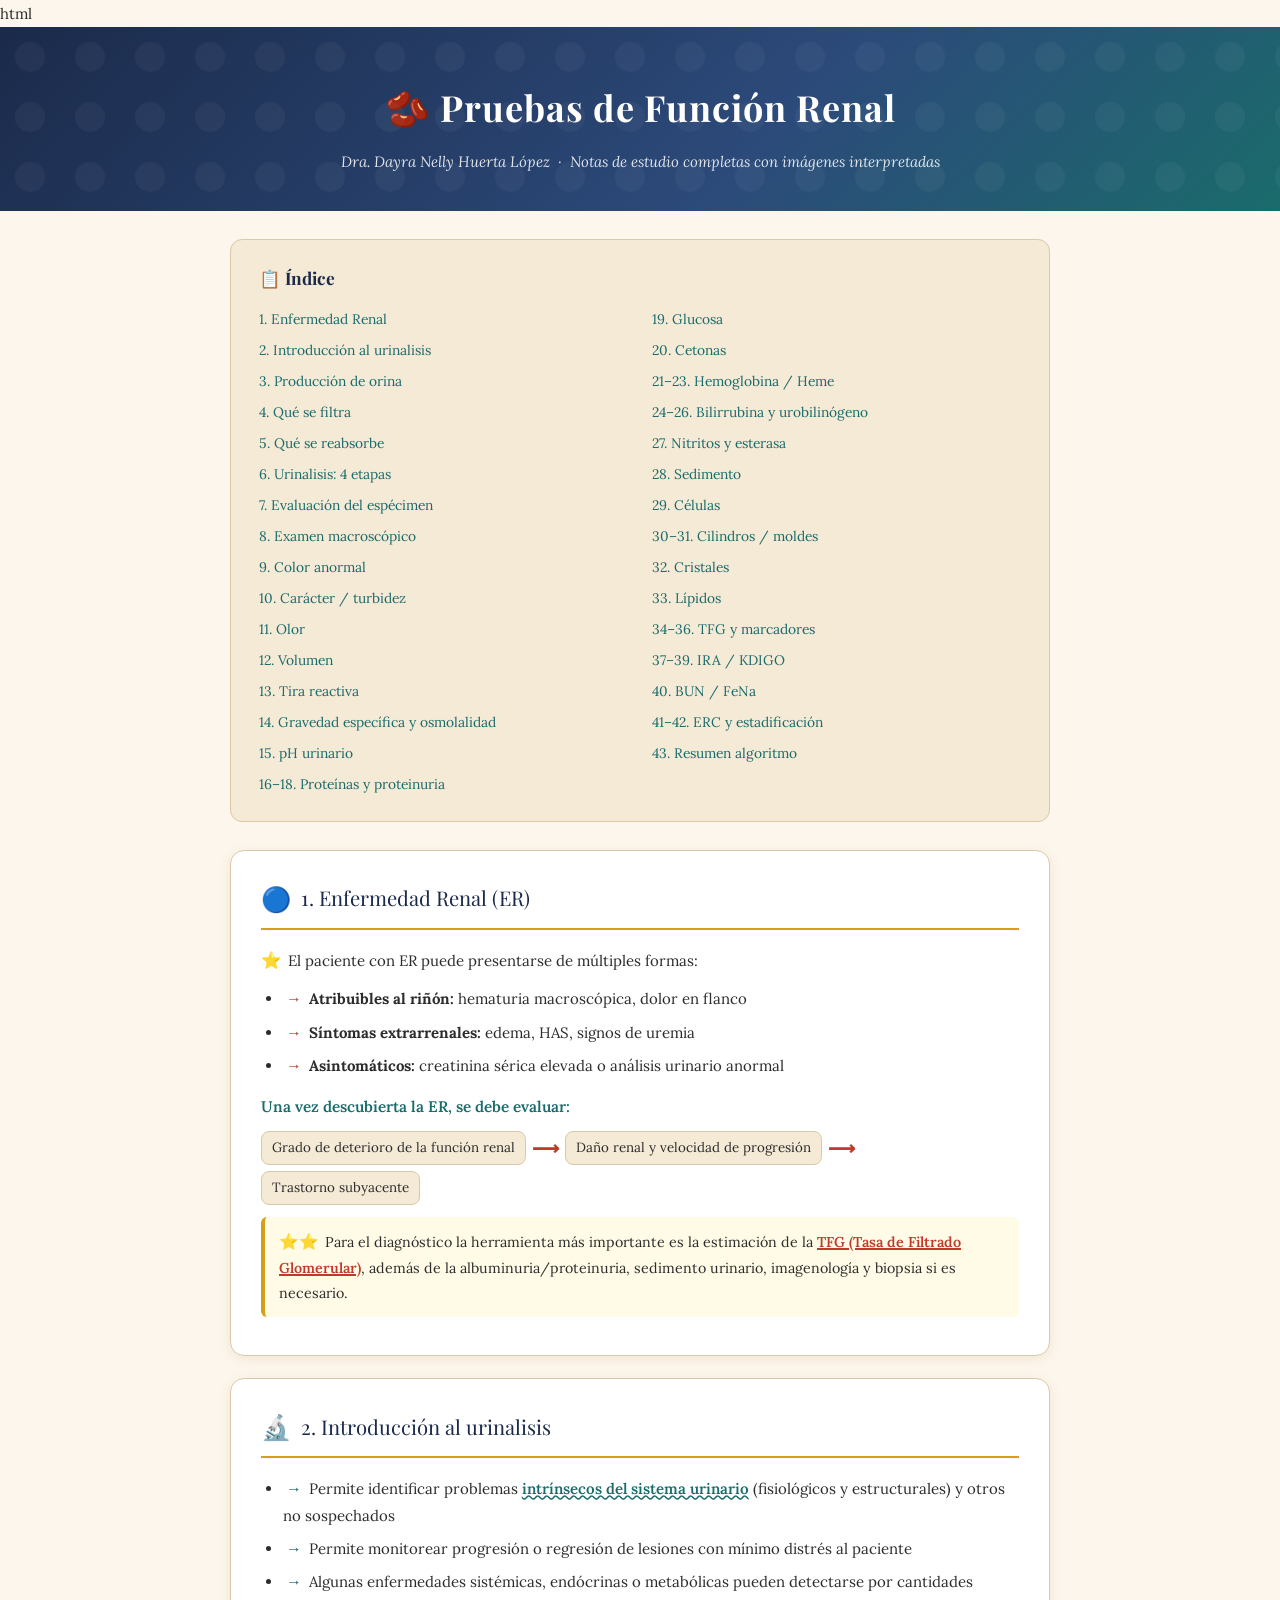
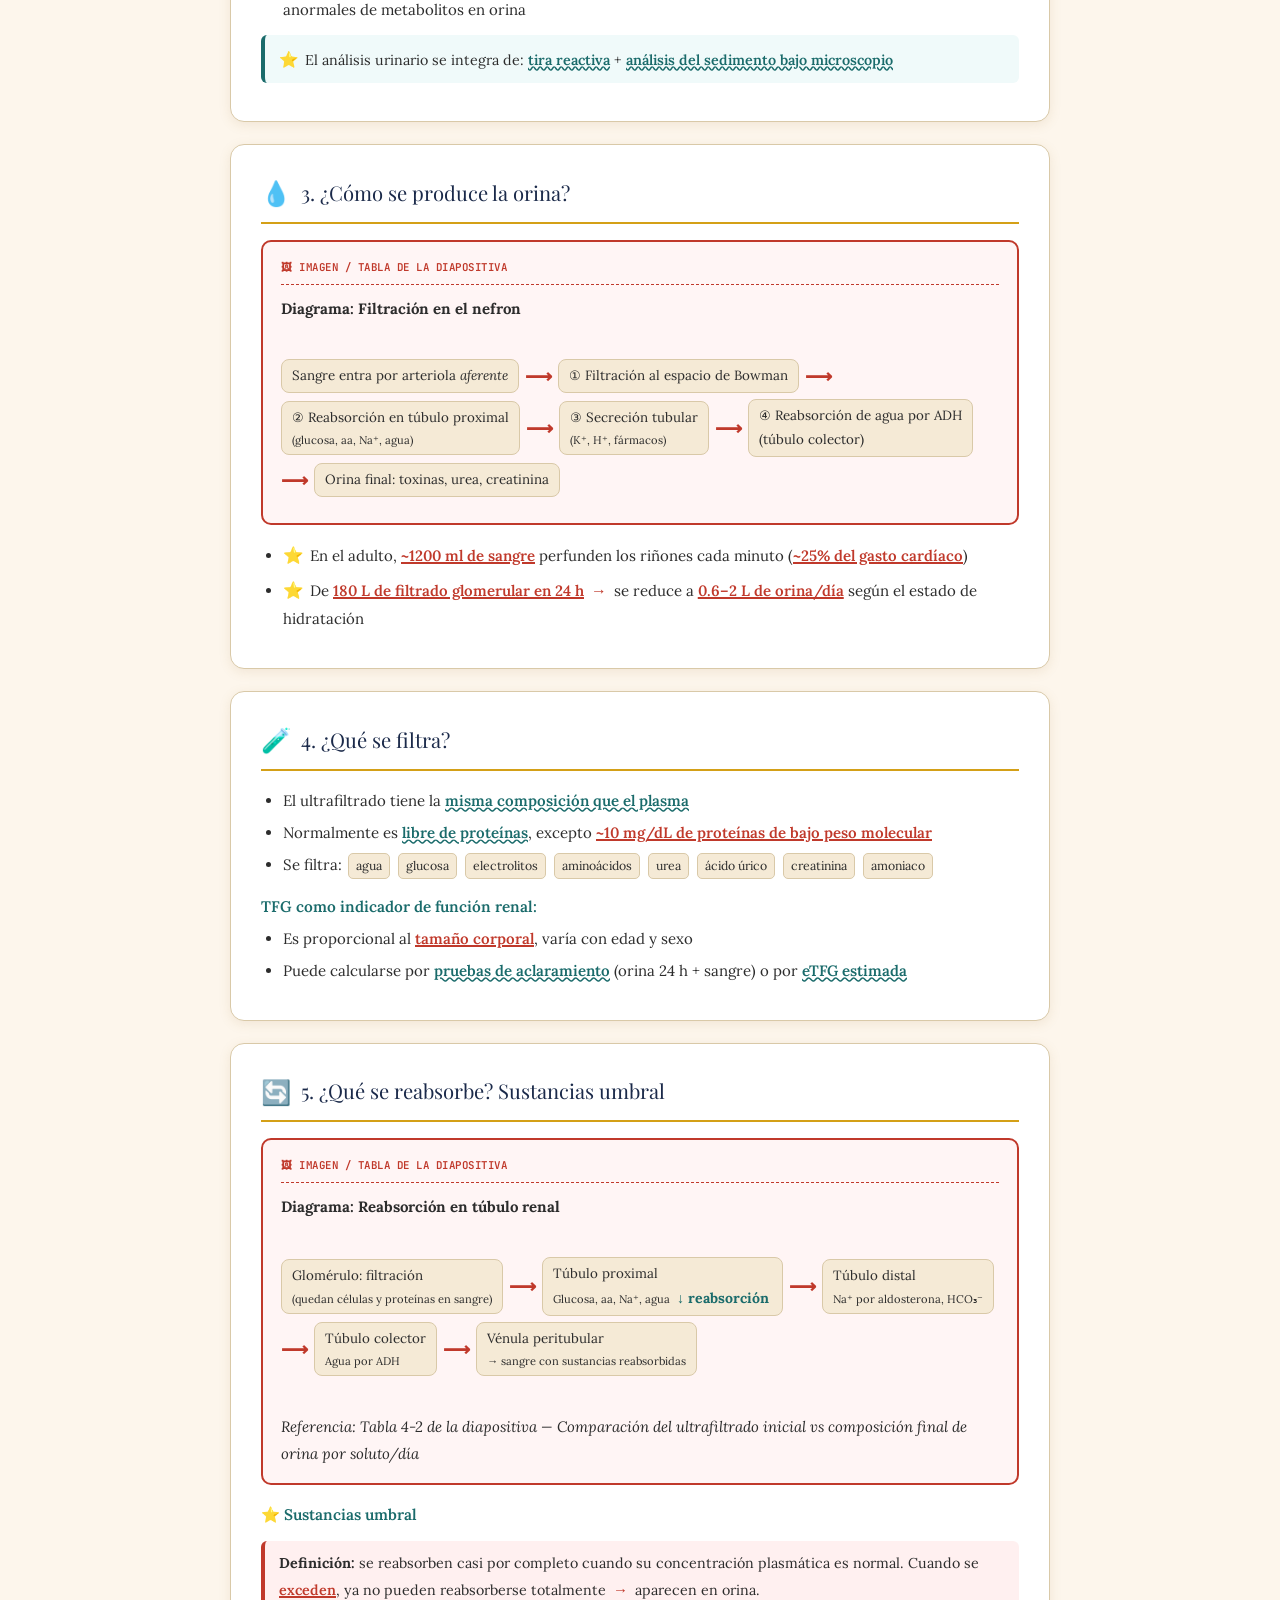
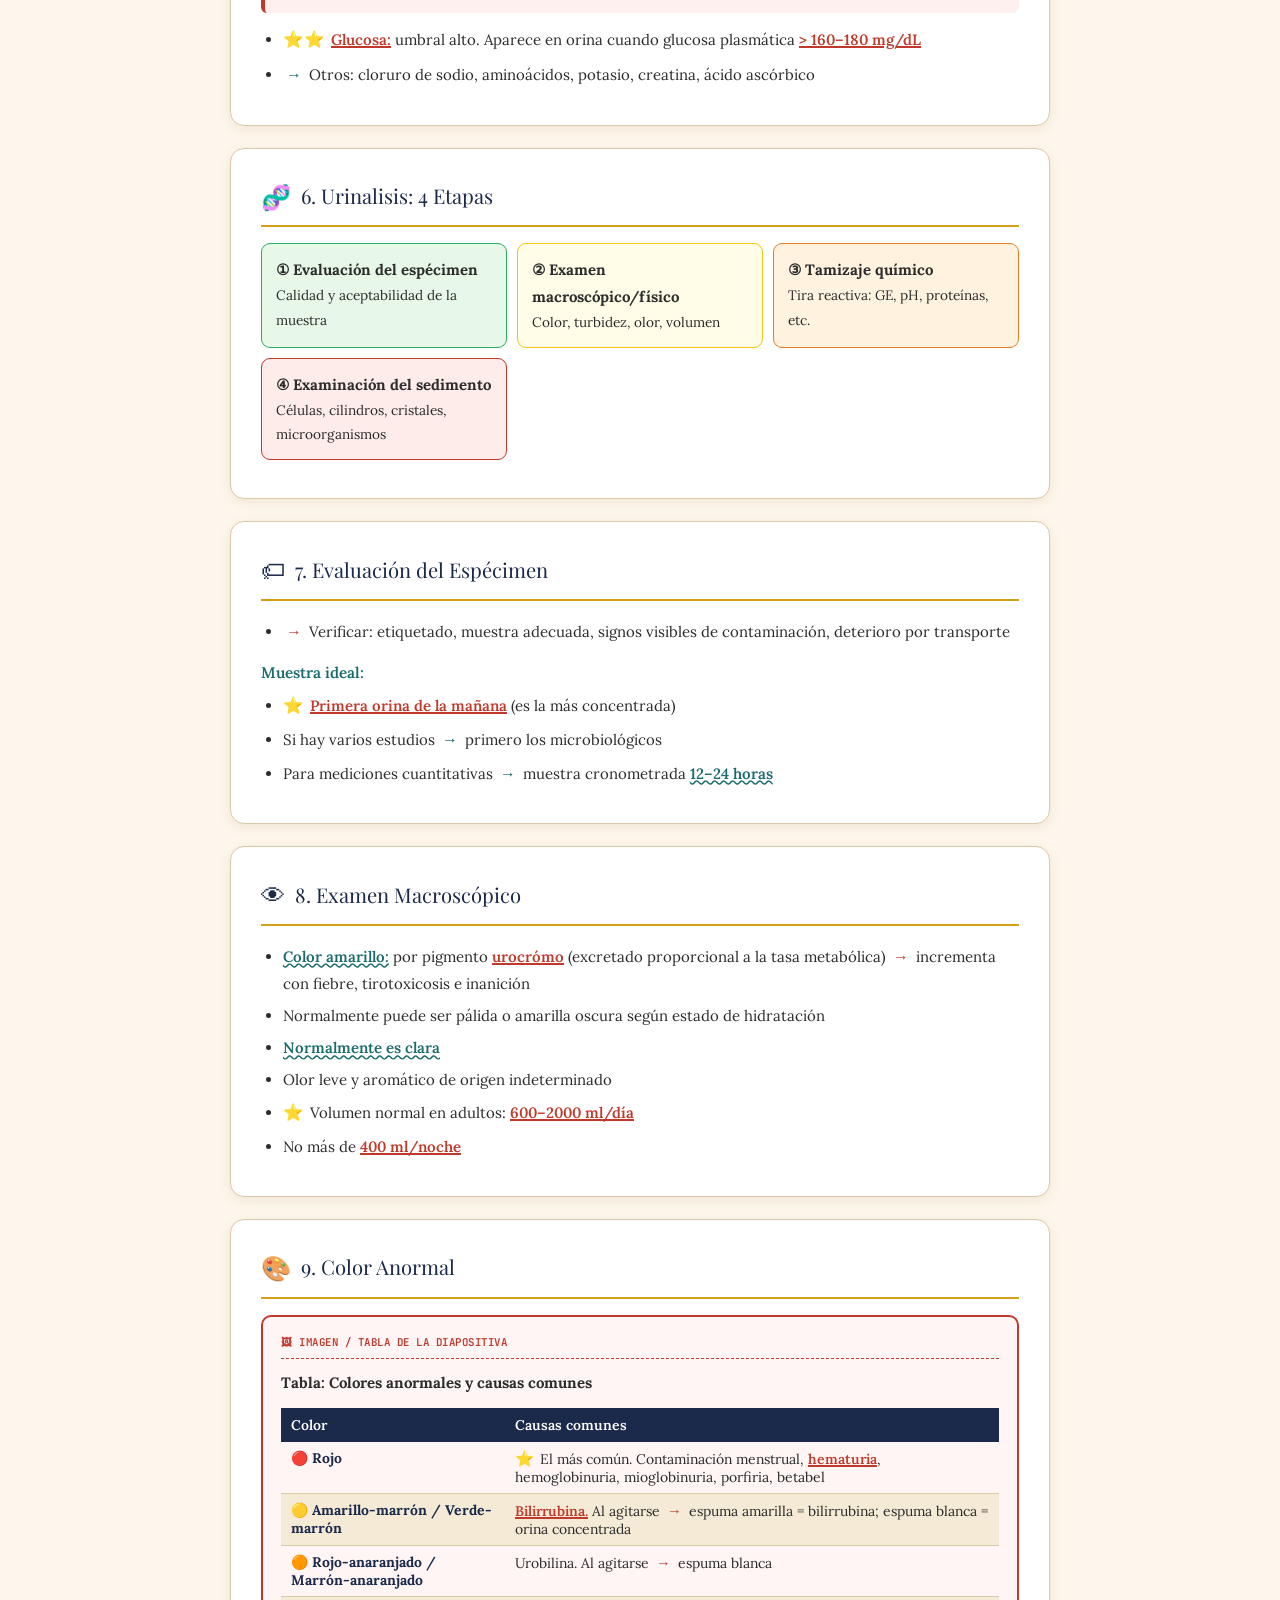
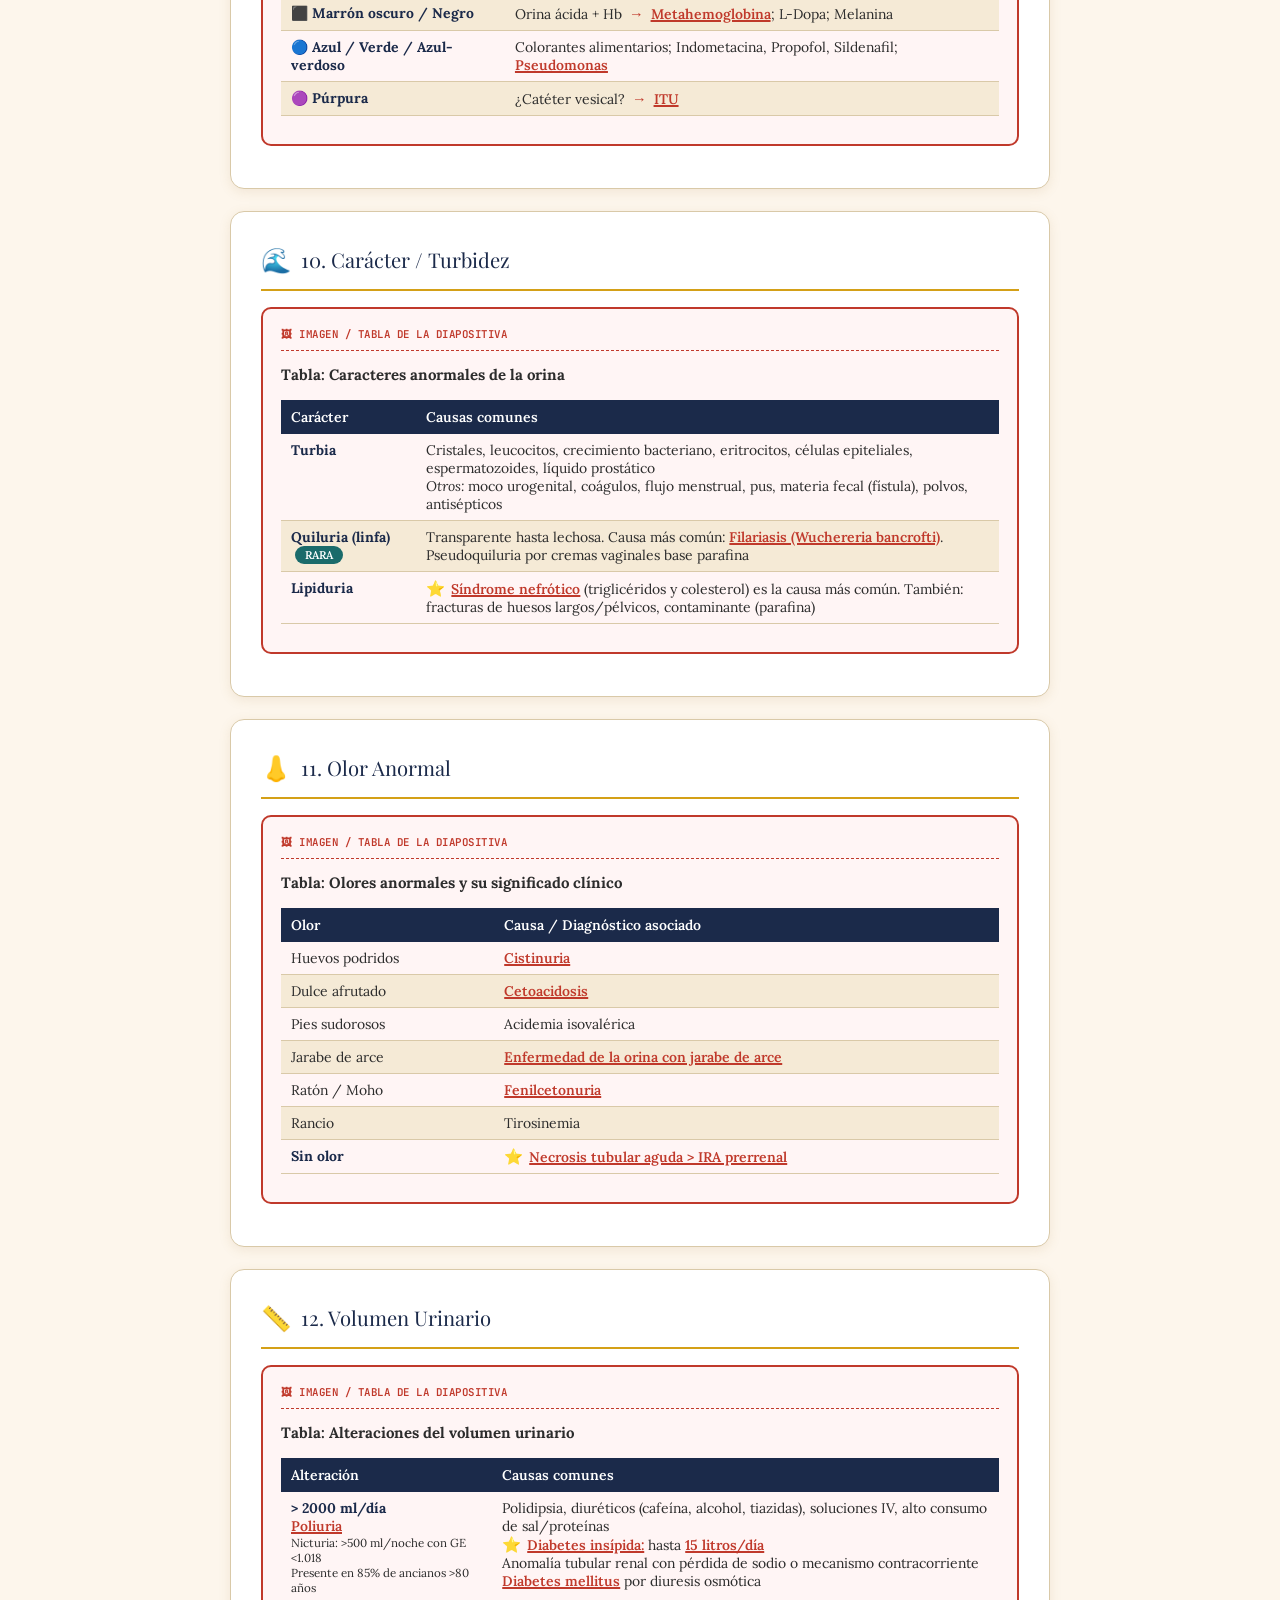
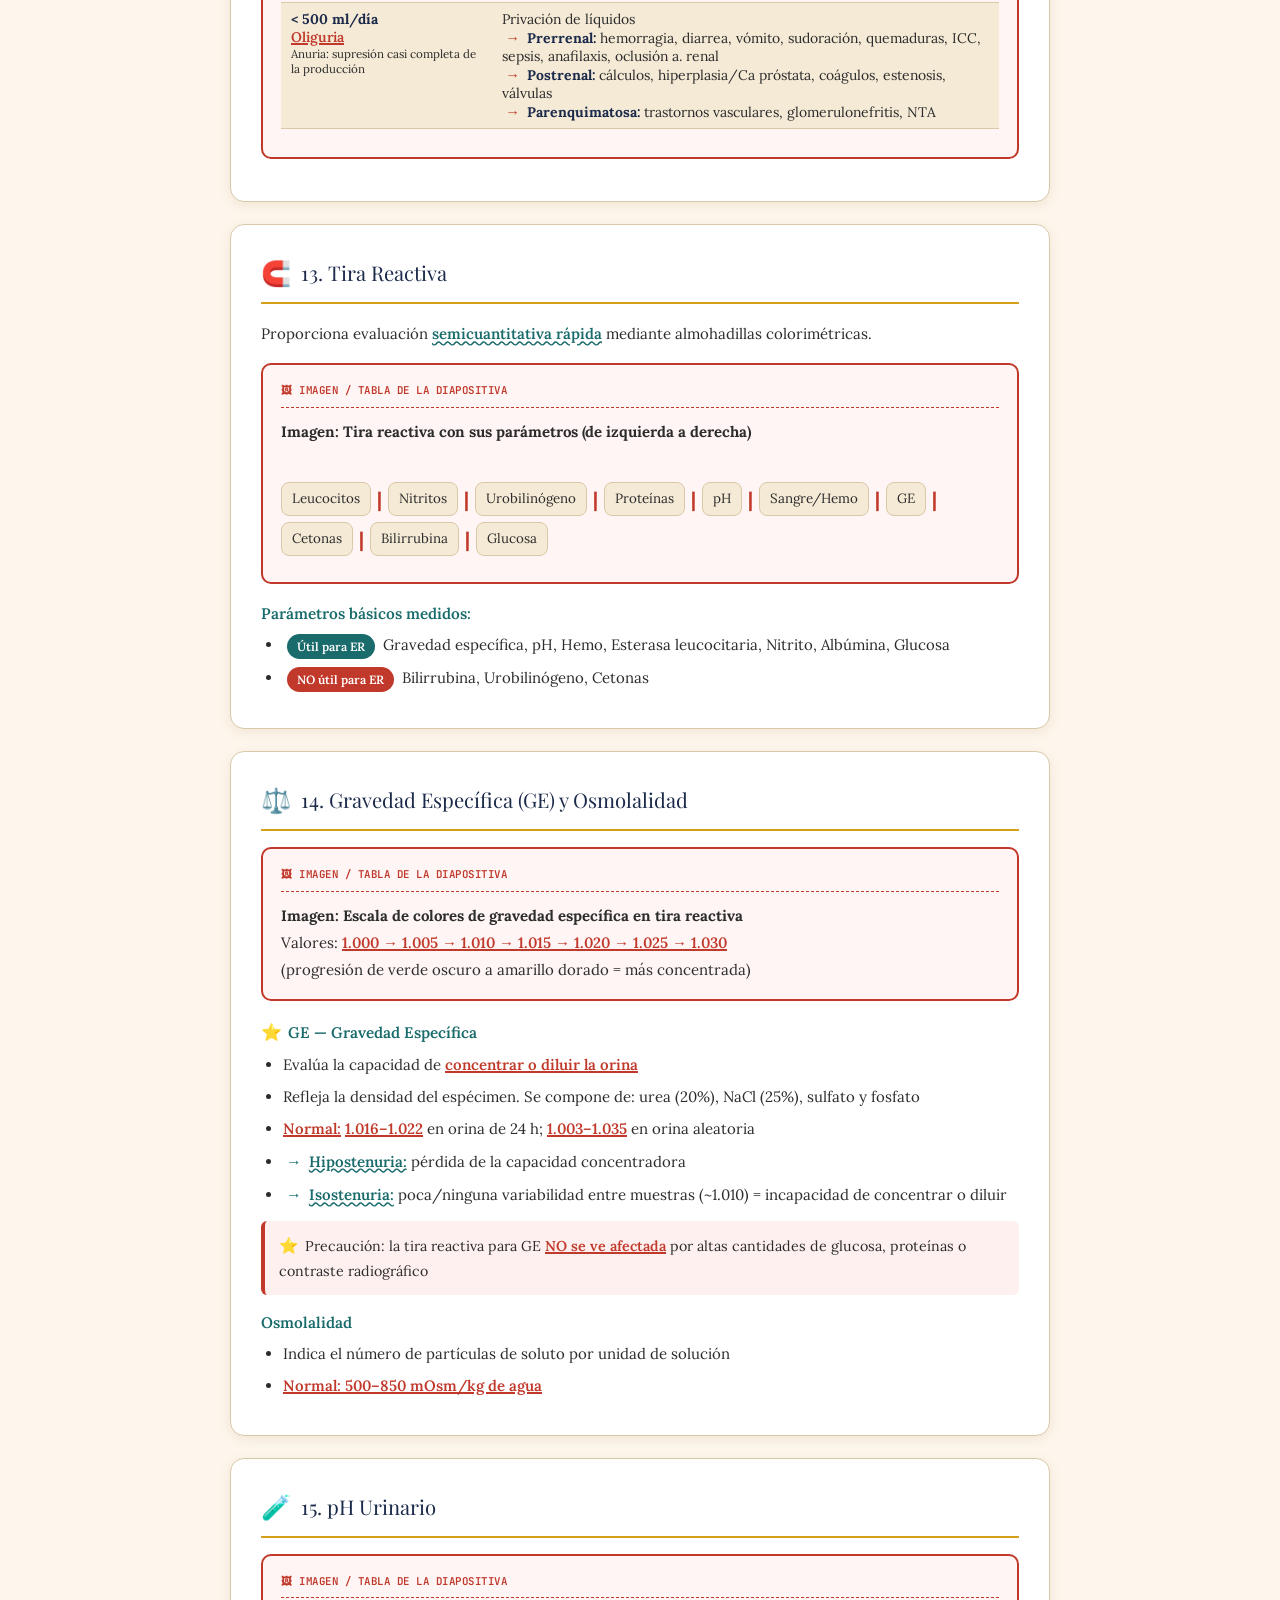
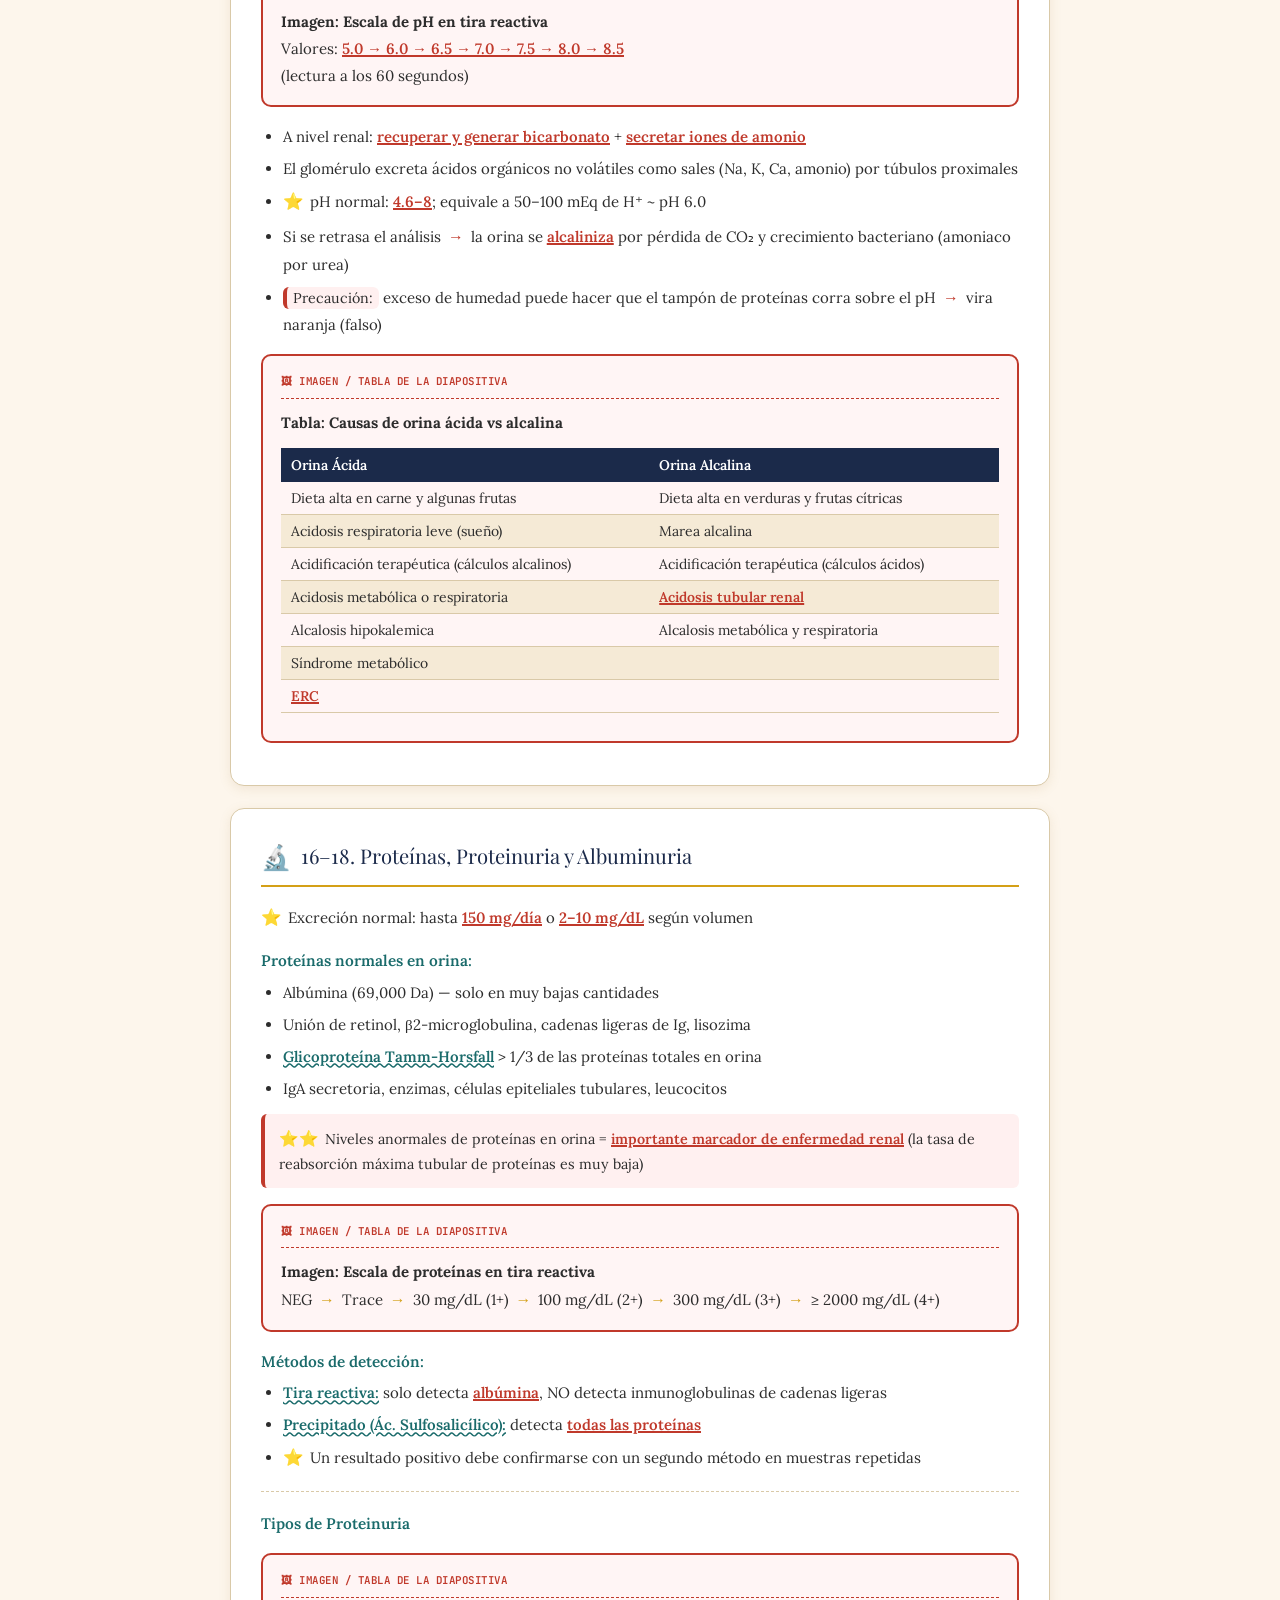
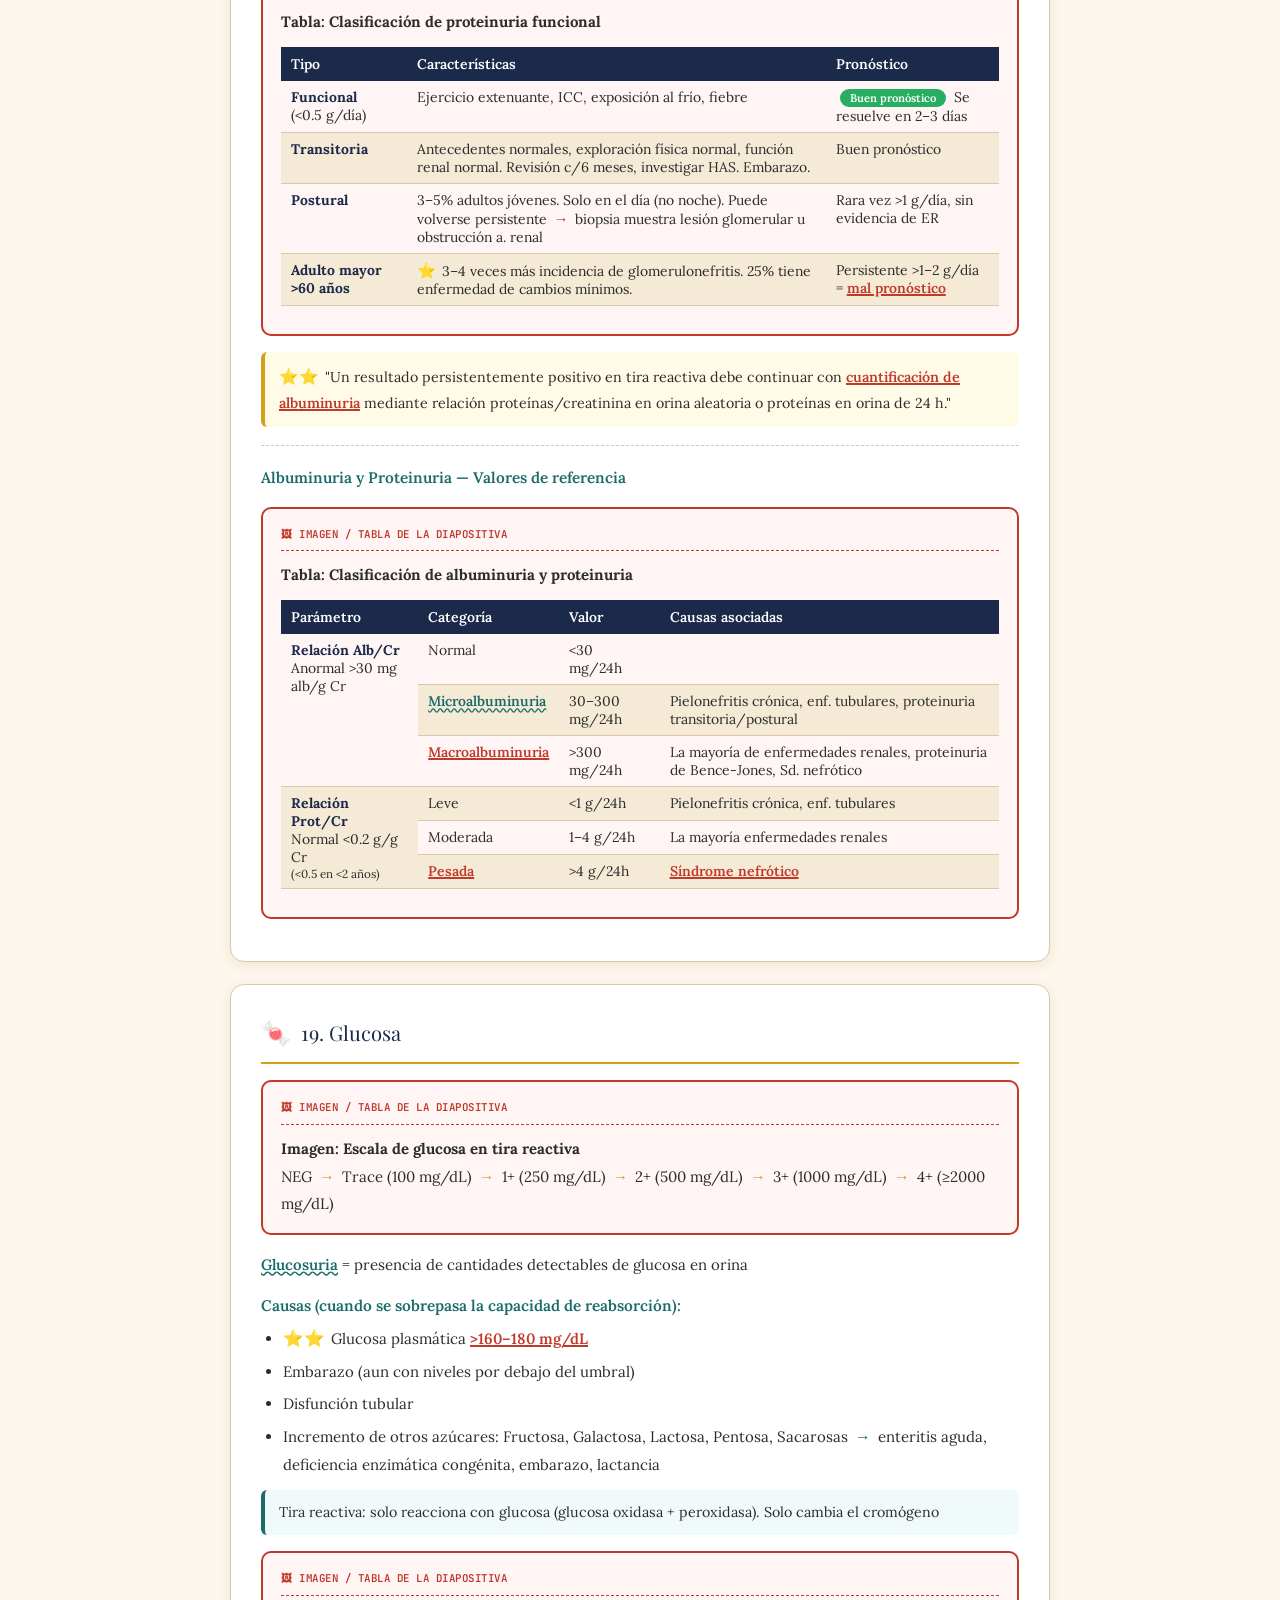
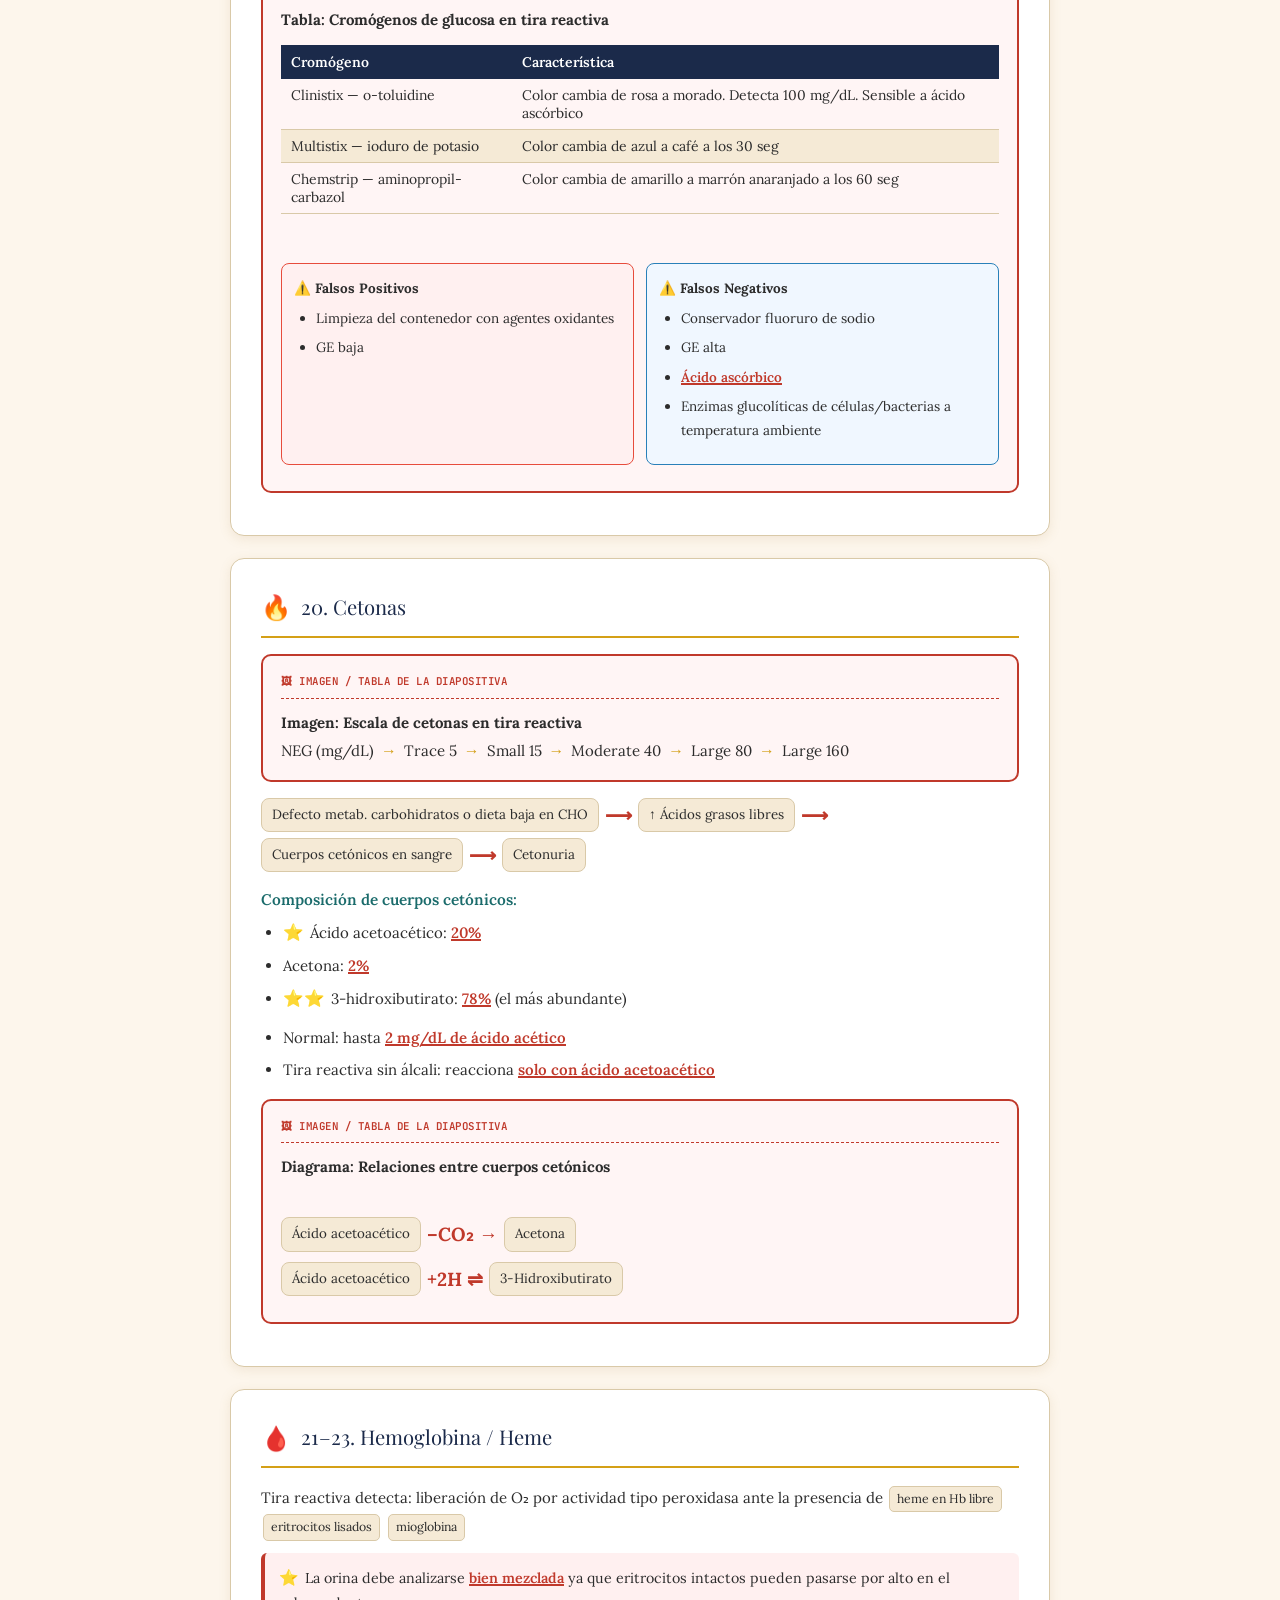
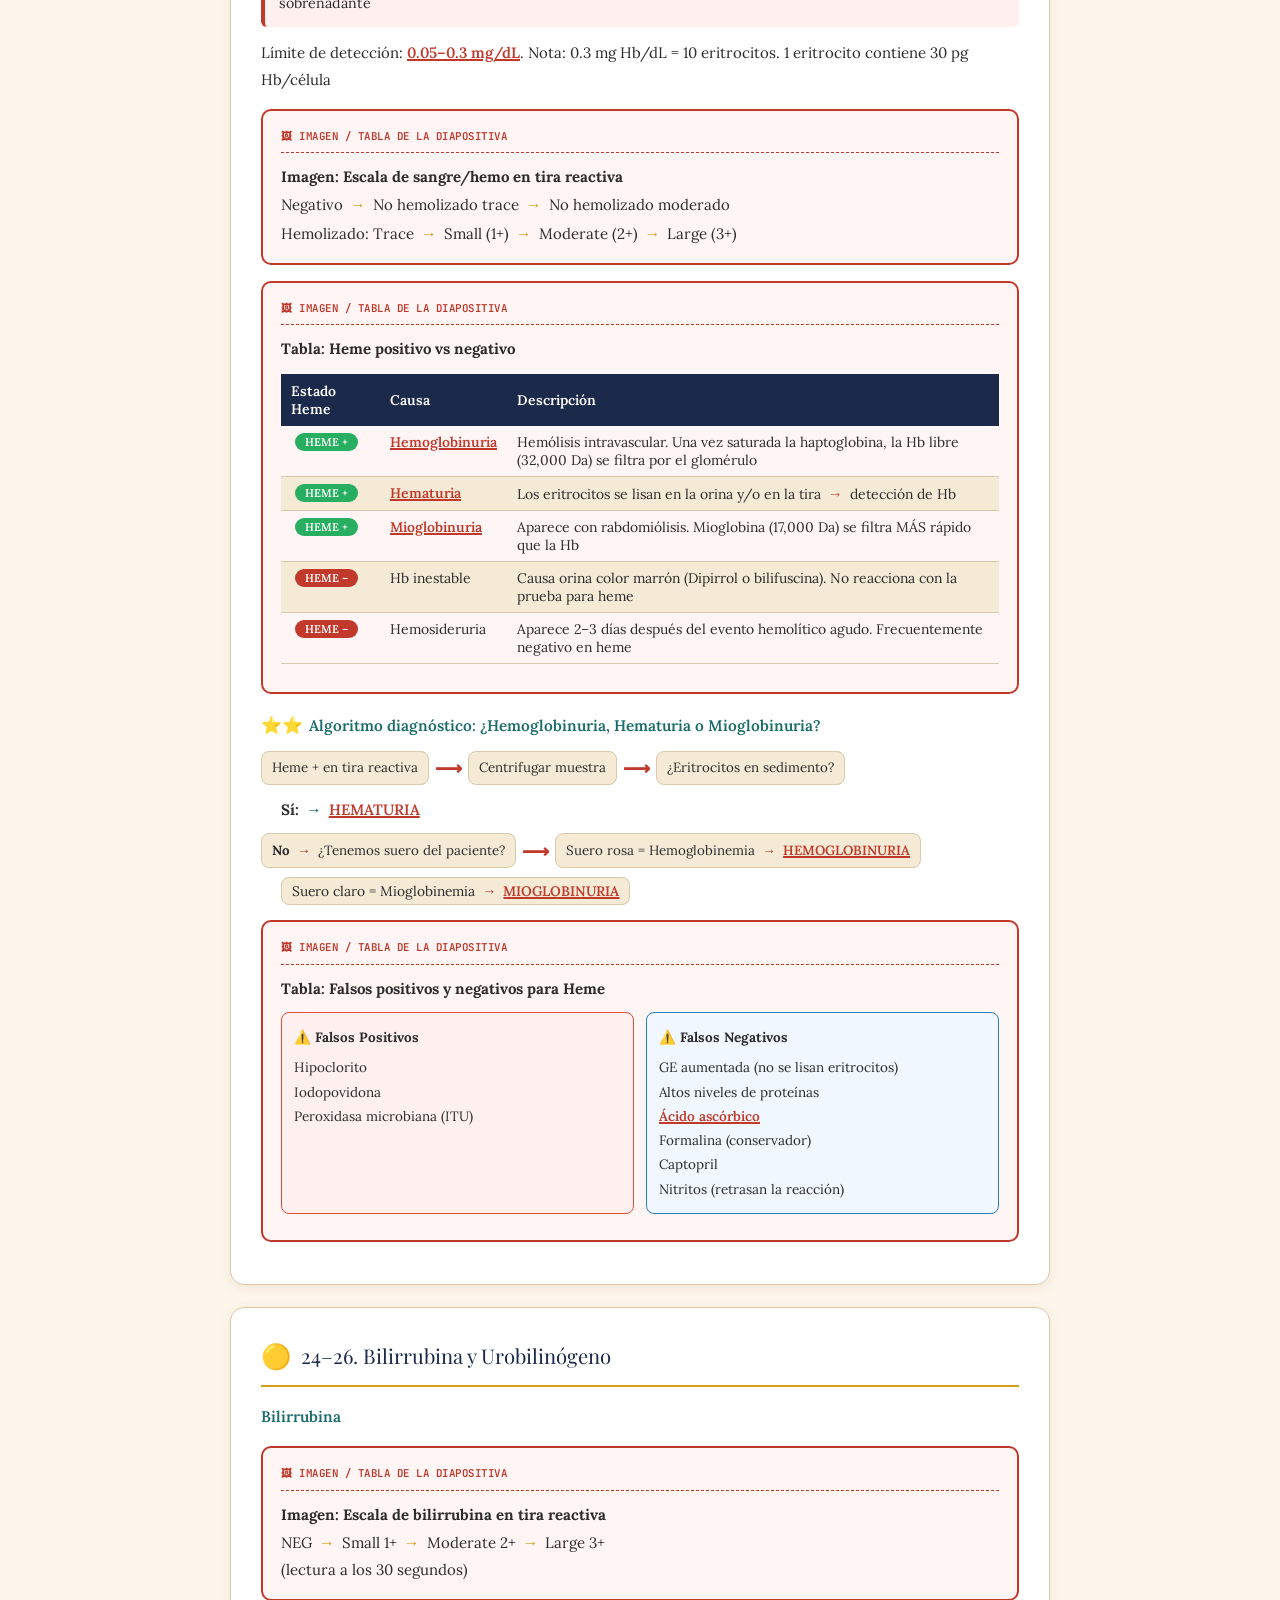
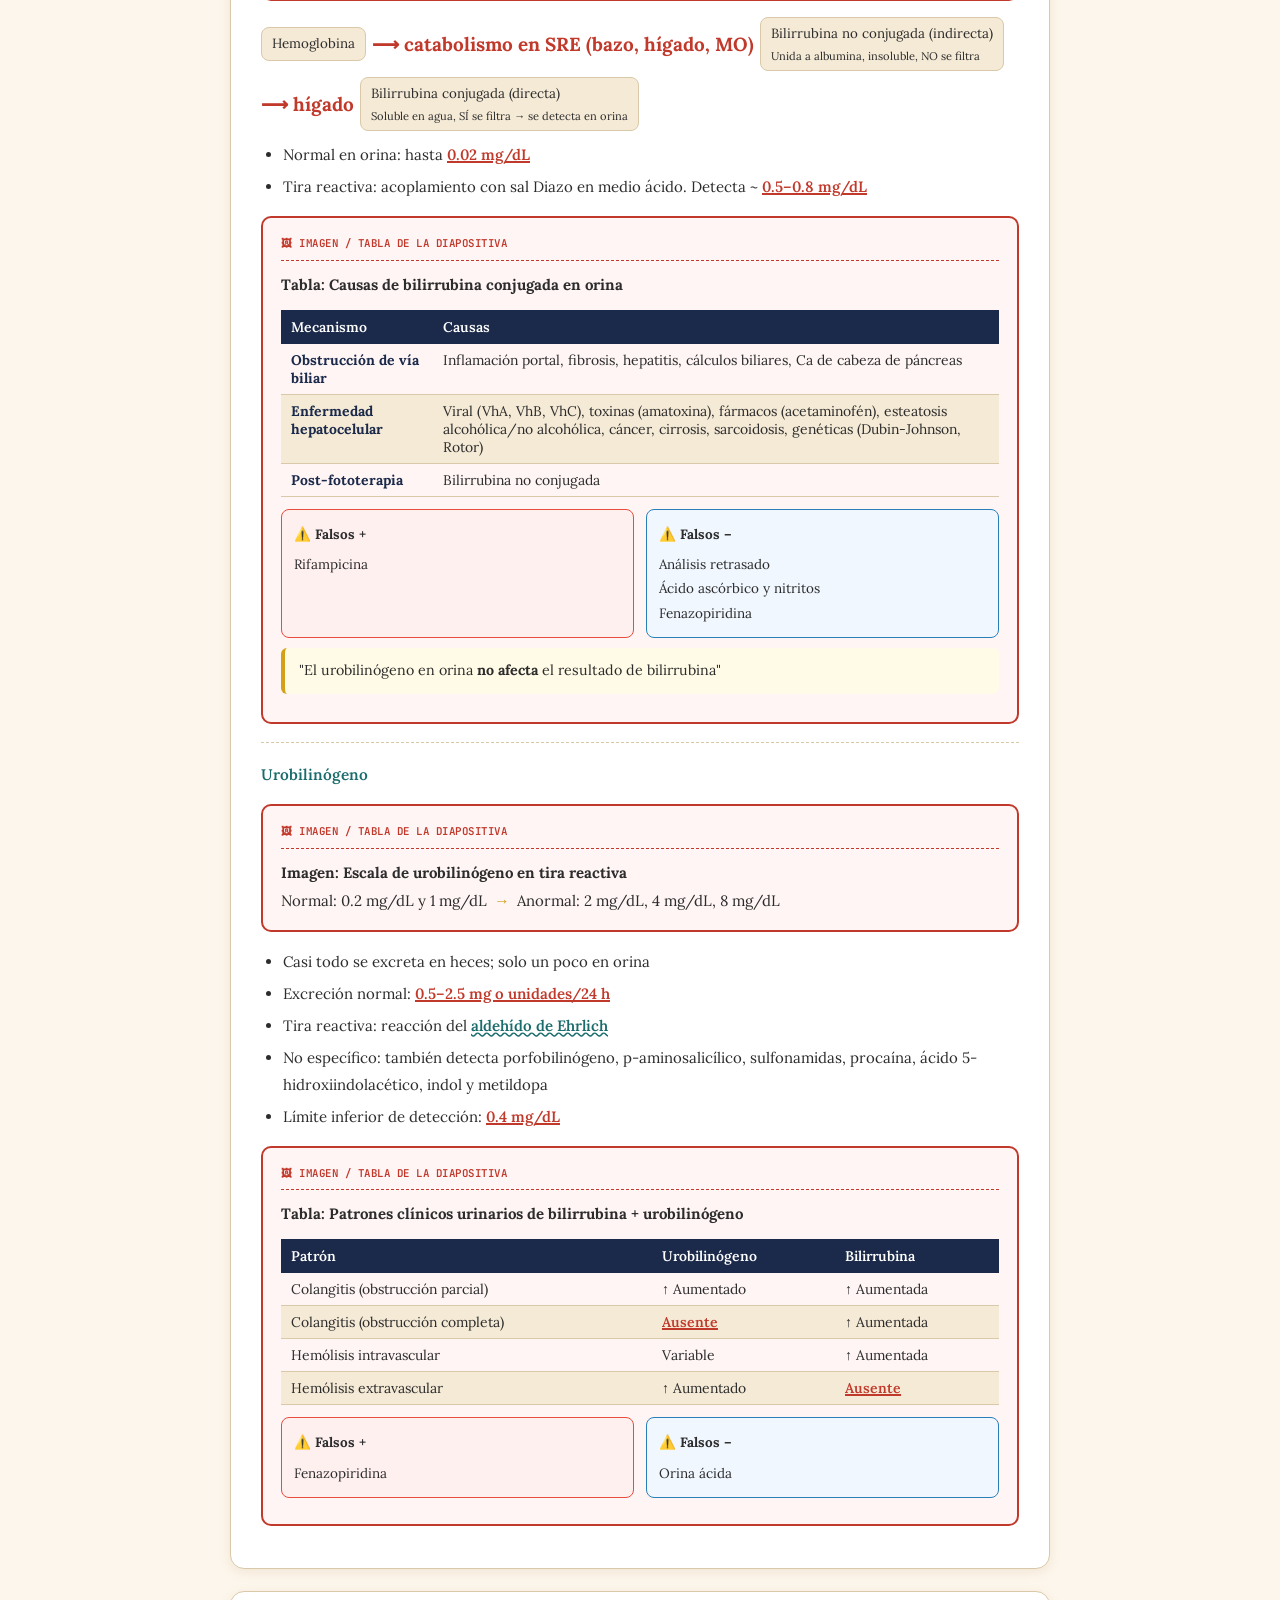
==== public/topics/renal.html @ 0308ade0 "Changes" ====
html

<!DOCTYPE html>
<html lang="es">
<head>
<meta charset="UTF-8">
<meta name="viewport" content="width=device-width, initial-scale=1.0">
<title>Pruebas de Función Renal – Notas de Estudio</title>
<link href="https://fonts.googleapis.com/css2?family=Playfair+Display:wght@700&family=Lora:ital,wght@0,400;0,600;1,400&family=JetBrains+Mono:wght@400;600&display=swap" rel="stylesheet">
<style>
  :root {
    --cream: #fdf6ec;
    --warm: #f5ead6;
    --accent: #c0392b;
    --gold: #d4a017;
    --teal: #1a6b6b;
    --navy: #1b2a4a;
    --rust: #a0522d;
    --ink: #2c2c2c;
    --border: #d9c9a8;
    --shadow: rgba(160,120,60,0.13);
  }
  * { box-sizing: border-box; margin: 0; padding: 0; }
  body {
    background: var(--cream);
    color: var(--ink);
    font-family: 'Lora', Georgia, serif;
    font-size: 15px;
    line-height: 1.8;
    padding: 0 0 60px 0;
  }
  /* HEADER */
  .main-header {
    background: linear-gradient(135deg, var(--navy) 0%, #2c4a7a 60%, var(--teal) 100%);
    color: #fff;
    text-align: center;
    padding: 48px 24px 36px;
    position: relative;
    overflow: hidden;
  }
  .main-header::before {
    content: '';
    position: absolute;
    inset: 0;
    background: url("data:image/svg+xml,%3Csvg width='60' height='60' viewBox='0 0 60 60' xmlns='http://www.w3.org/2000/svg'%3E%3Cg fill='none' fill-rule='evenodd'%3E%3Cg fill='%23ffffff' fill-opacity='0.04'%3E%3Ccircle cx='30' cy='30' r='15'/%3E%3C/g%3E%3C/g%3E%3C/svg%3E");
    pointer-events: none;
  }
  .main-header h1 {
    font-family: 'Playfair Display', serif;
    font-size: 2.4em;
    letter-spacing: 1px;
    margin-bottom: 8px;
  }
  .main-header .subtitle {
    font-size: 1em;
    opacity: 0.85;
    font-style: italic;
  }
  /* INDEX */
  .index-box {
    background: var(--warm);
    border: 1.5px solid var(--border);
    border-radius: 12px;
    margin: 28px auto;
    max-width: 860px;
    padding: 22px 28px;
  }
  .index-box h2 { color: var(--navy); font-family:'Playfair Display',serif; font-size:1.15em; margin-bottom:10px; }
  .index-box ul { columns: 2; gap: 24px; list-style: none; }
  .index-box li { padding: 2px 0; }
  .index-box a { color: var(--teal); text-decoration: none; font-size:0.92em; }
  .index-box a:hover { text-decoration: underline; }

  /* MAIN WRAPPER */
  .wrapper { max-width: 860px; margin: 0 auto; padding: 0 20px; }

  /* SECTION */
  .section {
    background: #fff;
    border: 1.5px solid var(--border);
    border-radius: 14px;
    margin: 22px 0;
    padding: 26px 30px;
    box-shadow: 0 3px 12px var(--shadow);
    position: relative;
  }
  .section-title {
    font-family: 'Playfair Display', serif;
    font-size: 1.35em;
    color: var(--navy);
    border-bottom: 2px solid var(--gold);
    padding-bottom: 7px;
    margin-bottom: 16px;
    display: flex;
    align-items: center;
    gap: 10px;
  }
  .section-title .icon { font-size: 1.2em; }

  /* TEXT ELEMENTS */
  .sub { font-weight: 600; color: var(--teal); margin: 14px 0 4px; font-size: 1.02em; }
  p { margin-bottom: 9px; }
  ul.bullets { padding-left: 22px; margin-bottom: 10px; }
  ul.bullets li { margin-bottom: 5px; }

  /* STAR */
  .star { color: var(--gold); font-size: 1.1em; margin-right: 2px; }

  /* UNDERLINE important */
  .imp { 
    text-decoration: underline; 
    text-decoration-color: var(--accent); 
    text-decoration-thickness: 2px; 
    font-weight: 600; 
    color: var(--accent);
  }
  .imp2 {
    text-decoration: underline wavy;
    text-decoration-color: var(--teal);
    font-weight: 600;
    color: var(--teal);
  }
  .imp3 {
    background: linear-gradient(90deg,#fffbe6,#fff8d0);
    border-bottom: 2px solid var(--gold);
    padding: 0 3px;
    font-weight: 600;
  }

  /* VECTORS / ARROWS */
  .arrow { color: var(--accent); font-weight: bold; font-size: 1.05em; margin: 0 3px; }
  .arrow-teal { color: var(--teal); font-weight: bold; font-size: 1.05em; margin: 0 3px; }
  .arrow-gold { color: var(--gold); font-weight: bold; font-size: 1.05em; margin: 0 3px; }
  .flow { display: flex; flex-wrap: wrap; align-items: center; gap: 6px; margin: 10px 0; font-size: 0.97em; }
  .flow-item { background: var(--warm); border: 1px solid var(--border); border-radius: 8px; padding: 4px 10px; font-size: 0.92em; }
  .flow-arrow { color: var(--accent); font-size: 1.3em; font-weight: bold; }

  /* RED BOX for images/tables */
  .red-box {
    border: 2.5px solid var(--accent);
    border-radius: 10px;
    background: #fff5f5;
    padding: 16px 18px;
    margin: 16px 0;
    position: relative;
  }
  .red-box::before {
    content: '🖼 IMAGEN / TABLA DE LA DIAPOSITIVA';
    display: block;
    font-family: 'JetBrains Mono', monospace;
    font-size: 0.72em;
    font-weight: 600;
    color: var(--accent);
    letter-spacing: 0.5px;
    margin-bottom: 10px;
    border-bottom: 1px dashed var(--accent);
    padding-bottom: 6px;
  }

  /* ALERT / NOTE boxes */
  .note {
    background: #fffbe6;
    border-left: 4px solid var(--gold);
    border-radius: 6px;
    padding: 10px 14px;
    margin: 12px 0;
    font-size: 0.95em;
  }
  .note-red {
    background: #fff0f0;
    border-left: 4px solid var(--accent);
    border-radius: 6px;
    padding: 10px 14px;
    margin: 12px 0;
    font-size: 0.95em;
  }
  .note-teal {
    background: #f0fafa;
    border-left: 4px solid var(--teal);
    border-radius: 6px;
    padding: 10px 14px;
    margin: 12px 0;
    font-size: 0.95em;
  }

  /* TABLE */
  table { width: 100%; border-collapse: collapse; margin: 12px 0; font-size: 0.93em; }
  th { background: var(--navy); color: #fff; padding: 8px 10px; text-align: left; font-weight: 600; }
  td { padding: 7px 10px; border-bottom: 1px solid var(--border); vertical-align: top; }
  tr:nth-child(even) td { background: var(--warm); }
  td strong { color: var(--navy); }

  /* FORMULA BOX */
  .formula {
    font-family: 'JetBrains Mono', monospace;
    background: var(--navy);
    color: #a8e6cf;
    border-radius: 8px;
    padding: 12px 18px;
    font-size: 0.93em;
    margin: 12px 0;
    overflow-x: auto;
  }

  /* STAGING BOX */
  .stage-grid { display: grid; grid-template-columns: repeat(auto-fit,minmax(210px,1fr)); gap: 10px; margin: 12px 0; }
  .stage-item { border-radius: 9px; padding: 12px 14px; font-size: 0.91em; border: 1.5px solid; }
  .stage-green  { background:#e8f8e8; border-color:#27ae60; }
  .stage-yellow { background:#fffde7; border-color:#f1c40f; }
  .stage-orange { background:#fff3e0; border-color:#e67e22; }
  .stage-red    { background:#fdecea; border-color:#c0392b; }
  .stage-item .num { font-weight:700; font-size:1.1em; }

  /* BADGE */
  .badge { display:inline-block; background:var(--teal); color:#fff; border-radius:20px; padding:2px 10px; font-size:0.8em; font-weight:600; margin:0 4px; vertical-align:middle; }
  .badge-red { background:var(--accent); }
  .badge-gold { background:var(--gold); color:var(--ink); }

  /* DIVIDER */
  .divider { border:none; border-top: 1.5px dashed var(--border); margin: 18px 0; }

  /* TAG */
  .tag { display:inline-block; background:var(--warm); border:1px solid var(--border); border-radius:5px; padding:1px 7px; font-size:0.82em; margin:0 2px; }

  /* FP/FN table */
  .fp-fn { display:grid; grid-template-columns:1fr 1fr; gap:12px; margin:10px 0; }
  .fp-fn-box { border-radius:8px; padding:12px; font-size:0.9em; }
  .fp-box { background:#fff0f0; border:1.5px solid #e74c3c; }
  .fn-box { background:#f0f7ff; border:1.5px solid #2980b9; }
  .fp-fn-title { font-weight:700; margin-bottom:6px; }

  @media(max-width:600px){
    .fp-fn { grid-template-columns:1fr; }
    .index-box ul { columns:1; }
  }
</style>
</head>
<body>

<div class="main-header">
  <h1>🫘 Pruebas de Función Renal</h1>
  <div class="subtitle">Dra. Dayra Nelly Huerta López &nbsp;·&nbsp; Notas de estudio completas con imágenes interpretadas</div>
</div>

<div class="wrapper">

<!-- INDEX -->
<div class="index-box">
  <h2>📋 Índice</h2>
  <ul>
    <li><a href="#er">1. Enfermedad Renal</a></li>
    <li><a href="#intro">2. Introducción al urinalisis</a></li>
    <li><a href="#orina">3. Producción de orina</a></li>
    <li><a href="#filtra">4. Qué se filtra</a></li>
    <li><a href="#reabsorbe">5. Qué se reabsorbe</a></li>
    <li><a href="#urinalis">6. Urinalisis: 4 etapas</a></li>
    <li><a href="#especimen">7. Evaluación del espécimen</a></li>
    <li><a href="#macro">8. Examen macroscópico</a></li>
    <li><a href="#color">9. Color anormal</a></li>
    <li><a href="#caracter">10. Carácter / turbidez</a></li>
    <li><a href="#olor">11. Olor</a></li>
    <li><a href="#volumen">12. Volumen</a></li>
    <li><a href="#tira">13. Tira reactiva</a></li>
    <li><a href="#ge">14. Gravedad específica y osmolalidad</a></li>
    <li><a href="#ph">15. pH urinario</a></li>
    <li><a href="#proteinas">16–18. Proteínas y proteinuria</a></li>
    <li><a href="#glucosa">19. Glucosa</a></li>
    <li><a href="#cetonas">20. Cetonas</a></li>
    <li><a href="#hemo">21–23. Hemoglobina / Heme</a></li>
    <li><a href="#bili">24–26. Bilirrubina y urobilinógeno</a></li>
    <li><a href="#nitritos">27. Nitritos y esterasa</a></li>
    <li><a href="#sedimento">28. Sedimento</a></li>
    <li><a href="#celulas">29. Células</a></li>
    <li><a href="#cilindros">30–31. Cilindros / moldes</a></li>
    <li><a href="#cristales">32. Cristales</a></li>
    <li><a href="#lipidos">33. Lípidos</a></li>
    <li><a href="#tfg">34–36. TFG y marcadores</a></li>
    <li><a href="#ira">37–39. IRA / KDIGO</a></li>
    <li><a href="#bun">40. BUN / FeNa</a></li>
    <li><a href="#erc">41–42. ERC y estadificación</a></li>
    <li><a href="#resumen">43. Resumen algoritmo</a></li>
  </ul>
</div>

<!-- ======= 1. ENFERMEDAD RENAL ======= -->
<div class="section" id="er">
  <div class="section-title"><span class="icon">🔵</span> 1. Enfermedad Renal (ER)</div>

  <p><span class="star">⭐</span> El paciente con ER puede presentarse de múltiples formas:</p>
  <ul class="bullets">
    <li><span class="arrow">→</span> <strong>Atribuibles al riñón:</strong> hematuria macroscópica, dolor en flanco</li>
    <li><span class="arrow">→</span> <strong>Síntomas extrarrenales:</strong> edema, HAS, signos de uremia</li>
    <li><span class="arrow">→</span> <strong>Asintomáticos:</strong> creatinina sérica elevada o análisis urinario anormal</li>
  </ul>

  <div class="sub">Una vez descubierta la ER, se debe evaluar:</div>
  <div class="flow">
    <div class="flow-item">Grado de deterioro de la función renal</div>
    <div class="flow-arrow">⟶</div>
    <div class="flow-item">Daño renal y velocidad de progresión</div>
    <div class="flow-arrow">⟶</div>
    <div class="flow-item">Trastorno subyacente</div>
  </div>

  <div class="note"><span class="star">⭐⭐</span> Para el diagnóstico la herramienta más importante es la estimación de la <span class="imp">TFG (Tasa de Filtrado Glomerular)</span>, además de la albuminuria/proteinuria, sedimento urinario, imagenología y biopsia si es necesario.</div>
</div>

<!-- ======= 2. INTRODUCCIÓN ======= -->
<div class="section" id="intro">
  <div class="section-title"><span class="icon">🔬</span> 2. Introducción al urinalisis</div>
  <ul class="bullets">
    <li><span class="arrow-teal">→</span> Permite identificar problemas <span class="imp2">intrínsecos del sistema urinario</span> (fisiológicos y estructurales) y otros no sospechados</li>
    <li><span class="arrow-teal">→</span> Permite monitorear progresión o regresión de lesiones con mínimo distrés al paciente</li>
    <li><span class="arrow-teal">→</span> Algunas enfermedades sistémicas, endócrinas o metabólicas pueden detectarse por cantidades anormales de metabolitos en orina</li>
  </ul>
  <div class="note-teal"><span class="star">⭐</span> El análisis urinario se integra de: <span class="imp2">tira reactiva</span> + <span class="imp2">análisis del sedimento bajo microscopio</span></div>
</div>

<!-- ======= 3. PRODUCCIÓN DE ORINA ======= -->
<div class="section" id="orina">
  <div class="section-title"><span class="icon">💧</span> 3. ¿Cómo se produce la orina?</div>

  <div class="red-box">
    <strong>Diagrama: Filtración en el nefron</strong><br><br>
    <div class="flow">
      <div class="flow-item">Sangre entra por arteriola <em>aferente</em></div>
      <div class="flow-arrow">⟶</div>
      <div class="flow-item">① Filtración al espacio de Bowman</div>
      <div class="flow-arrow">⟶</div>
      <div class="flow-item">② Reabsorción en túbulo proximal<br><small>(glucosa, aa, Na⁺, agua)</small></div>
      <div class="flow-arrow">⟶</div>
      <div class="flow-item">③ Secreción tubular<br><small>(K⁺, H⁺, fármacos)</small></div>
      <div class="flow-arrow">⟶</div>
      <div class="flow-item">④ Reabsorción de agua por ADH<br>(túbulo colector)</div>
      <div class="flow-arrow">⟶</div>
      <div class="flow-item">Orina final: toxinas, urea, creatinina</div>
    </div>
  </div>

  <ul class="bullets">
    <li><span class="star">⭐</span> En el adulto, <span class="imp">~1200 ml de sangre</span> perfunden los riñones cada minuto (<span class="imp">~25% del gasto cardíaco</span>)</li>
    <li><span class="star">⭐</span> De <span class="imp">180 L de filtrado glomerular en 24 h</span> <span class="arrow">→</span> se reduce a <span class="imp">0.6–2 L de orina/día</span> según el estado de hidratación</li>
  </ul>
</div>

<!-- ======= 4. QUÉ SE FILTRA ======= -->
<div class="section" id="filtra">
  <div class="section-title"><span class="icon">🧪</span> 4. ¿Qué se filtra?</div>
  <ul class="bullets">
    <li>El ultrafiltrado tiene la <span class="imp2">misma composición que el plasma</span></li>
    <li>Normalmente es <span class="imp2">libre de proteínas</span>, excepto <span class="imp">~10 mg/dL de proteínas de bajo peso molecular</span></li>
    <li>Se filtra: <span class="tag">agua</span> <span class="tag">glucosa</span> <span class="tag">electrolitos</span> <span class="tag">aminoácidos</span> <span class="tag">urea</span> <span class="tag">ácido úrico</span> <span class="tag">creatinina</span> <span class="tag">amoniaco</span></li>
  </ul>

  <div class="sub">TFG como indicador de función renal:</div>
  <ul class="bullets">
    <li>Es proporcional al <span class="imp">tamaño corporal</span>, varía con edad y sexo</li>
    <li>Puede calcularse por <span class="imp2">pruebas de aclaramiento</span> (orina 24 h + sangre) o por <span class="imp2">eTFG estimada</span></li>
  </ul>
</div>

<!-- ======= 5. QUÉ SE REABSORBE ======= -->
<div class="section" id="reabsorbe">
  <div class="section-title"><span class="icon">🔄</span> 5. ¿Qué se reabsorbe? Sustancias umbral</div>

  <div class="red-box">
    <strong>Diagrama: Reabsorción en túbulo renal</strong><br><br>
    <div class="flow">
      <div class="flow-item">Glomérulo: filtración<br><small>(quedan células y proteínas en sangre)</small></div>
      <div class="flow-arrow">⟶</div>
      <div class="flow-item">Túbulo proximal<br><small>Glucosa, aa, Na⁺, agua</small> <span class="arrow-teal">↓ reabsorción</span></div>
      <div class="flow-arrow">⟶</div>
      <div class="flow-item">Túbulo distal<br><small>Na⁺ por aldosterona, HCO₃⁻</small></div>
      <div class="flow-arrow">⟶</div>
      <div class="flow-item">Túbulo colector<br><small>Agua por ADH</small></div>
      <div class="flow-arrow">⟶</div>
      <div class="flow-item">Vénula peritubular<br><small>→ sangre con sustancias reabsorbidas</small></div>
    </div>
    <br>
    <em>Referencia: Tabla 4-2 de la diapositiva — Comparación del ultrafiltrado inicial vs composición final de orina por soluto/día</em>
  </div>

  <div class="sub">⭐ Sustancias umbral</div>
  <div class="note-red"><strong>Definición:</strong> se reabsorben casi por completo cuando su concentración plasmática es normal. Cuando se <span class="imp">exceden</span>, ya no pueden reabsorberse totalmente <span class="arrow">→</span> aparecen en orina.</div>
  <ul class="bullets">
    <li><span class="star">⭐⭐</span> <span class="imp">Glucosa:</span> umbral alto. Aparece en orina cuando glucosa plasmática <span class="imp">&gt; 160–180 mg/dL</span></li>
    <li><span class="arrow-teal">→</span> Otros: cloruro de sodio, aminoácidos, potasio, creatina, ácido ascórbico</li>
  </ul>
</div>

<!-- ======= 6. URINALISIS ======= -->
<div class="section" id="urinalis">
  <div class="section-title"><span class="icon">🧬</span> 6. Urinalisis: 4 Etapas</div>
  <div class="stage-grid">
    <div class="stage-item stage-green"><span class="num">① Evaluación del espécimen</span><br>Calidad y aceptabilidad de la muestra</div>
    <div class="stage-item stage-yellow"><span class="num">② Examen macroscópico/físico</span><br>Color, turbidez, olor, volumen</div>
    <div class="stage-item stage-orange"><span class="num">③ Tamizaje químico</span><br>Tira reactiva: GE, pH, proteínas, etc.</div>
    <div class="stage-item stage-red"><span class="num">④ Examinación del sedimento</span><br>Células, cilindros, cristales, microorganismos</div>
  </div>
</div>

<!-- ======= 7. EVALUACIÓN DEL ESPÉCIMEN ======= -->
<div class="section" id="especimen">
  <div class="section-title"><span class="icon">🏷</span> 7. Evaluación del Espécimen</div>
  <ul class="bullets">
    <li><span class="arrow">→</span> Verificar: etiquetado, muestra adecuada, signos visibles de contaminación, deterioro por transporte</li>
  </ul>
  <div class="sub">Muestra ideal:</div>
  <ul class="bullets">
    <li><span class="star">⭐</span> <span class="imp">Primera orina de la mañana</span> (es la más concentrada)</li>
    <li>Si hay varios estudios <span class="arrow-teal">→</span> primero los microbiológicos</li>
    <li>Para mediciones cuantitativas <span class="arrow-teal">→</span> muestra cronometrada <span class="imp2">12–24 horas</span></li>
  </ul>
</div>

<!-- ======= 8. EXAMEN MACROSCÓPICO ======= -->
<div class="section" id="macro">
  <div class="section-title"><span class="icon">👁</span> 8. Examen Macroscópico</div>
  <ul class="bullets">
    <li><span class="imp2">Color amarillo:</span> por pigmento <span class="imp">urocrómo</span> (excretado proporcional a la tasa metabólica) <span class="arrow">→</span> incrementa con fiebre, tirotoxicosis e inanición</li>
    <li>Normalmente puede ser pálida o amarilla oscura según estado de hidratación</li>
    <li><span class="imp2">Normalmente es clara</span></li>
    <li>Olor leve y aromático de origen indeterminado</li>
    <li><span class="star">⭐</span> Volumen normal en adultos: <span class="imp">600–2000 ml/día</span></li>
    <li>No más de <span class="imp">400 ml/noche</span></li>
  </ul>
</div>

<!-- ======= 9. COLOR ANORMAL ======= -->
<div class="section" id="color">
  <div class="section-title"><span class="icon">🎨</span> 9. Color Anormal</div>
  <div class="red-box">
    <strong>Tabla: Colores anormales y causas comunes</strong>
    <table>
      <thead><tr><th>Color</th><th>Causas comunes</th></tr></thead>
      <tbody>
        <tr><td><strong>🔴 Rojo</strong></td><td><span class="star">⭐</span> El más común. Contaminación menstrual, <span class="imp">hematuria</span>, hemoglobinuria, mioglobinuria, porfiria, betabel</td></tr>
        <tr><td><strong>🟡 Amarillo-marrón / Verde-marrón</strong></td><td><span class="imp">Bilirrubina.</span> Al agitarse <span class="arrow">→</span> espuma amarilla = bilirrubina; espuma blanca = orina concentrada</td></tr>
        <tr><td><strong>🟠 Rojo-anaranjado / Marrón-anaranjado</strong></td><td>Urobilina. Al agitarse <span class="arrow">→</span> espuma blanca</td></tr>
        <tr><td><strong>⬛ Marrón oscuro / Negro</strong></td><td>Orina ácida + Hb <span class="arrow">→</span> <span class="imp">Metahemoglobina</span>; L-Dopa; Melanina</td></tr>
        <tr><td><strong>🔵 Azul / Verde / Azul-verdoso</strong></td><td>Colorantes alimentarios; Indometacina, Propofol, Sildenafil; <span class="imp">Pseudomonas</span></td></tr>
        <tr><td><strong>🟣 Púrpura</strong></td><td>¿Catéter vesical? <span class="arrow">→</span> <span class="imp">ITU</span></td></tr>
      </tbody>
    </table>
  </div>
</div>

<!-- ======= 10. CARÁCTER ======= -->
<div class="section" id="caracter">
  <div class="section-title"><span class="icon">🌊</span> 10. Carácter / Turbidez</div>
  <div class="red-box">
    <strong>Tabla: Caracteres anormales de la orina</strong>
    <table>
      <thead><tr><th>Carácter</th><th>Causas comunes</th></tr></thead>
      <tbody>
        <tr>
          <td><strong>Turbia</strong></td>
          <td>
            Cristales, leucocitos, crecimiento bacteriano, eritrocitos, células epiteliales, espermatozoides, líquido prostático<br>
            <em>Otros:</em> moco urogenital, coágulos, flujo menstrual, pus, materia fecal (fístula), polvos, antisépticos
          </td>
        </tr>
        <tr>
          <td><strong>Quiluria (linfa)</strong> <span class="badge">RARA</span></td>
          <td>Transparente hasta lechosa. Causa más común: <span class="imp">Filariasis (Wuchereria bancrofti)</span>. Pseudoquiluria por cremas vaginales base parafina</td>
        </tr>
        <tr>
          <td><strong>Lipiduria</strong></td>
          <td><span class="star">⭐</span> <span class="imp">Síndrome nefrótico</span> (triglicéridos y colesterol) es la causa más común. También: fracturas de huesos largos/pélvicos, contaminante (parafina)</td>
        </tr>
      </tbody>
    </table>
  </div>
</div>

<!-- ======= 11. OLOR ======= -->
<div class="section" id="olor">
  <div class="section-title"><span class="icon">👃</span> 11. Olor Anormal</div>
  <div class="red-box">
    <strong>Tabla: Olores anormales y su significado clínico</strong>
    <table>
      <thead><tr><th>Olor</th><th>Causa / Diagnóstico asociado</th></tr></thead>
      <tbody>
        <tr><td>Huevos podridos</td><td><span class="imp">Cistinuria</span></td></tr>
        <tr><td>Dulce afrutado</td><td><span class="imp">Cetoacidosis</span></td></tr>
        <tr><td>Pies sudorosos</td><td>Acidemia isovalérica</td></tr>
        <tr><td>Jarabe de arce</td><td><span class="imp">Enfermedad de la orina con jarabe de arce</span></td></tr>
        <tr><td>Ratón / Moho</td><td><span class="imp">Fenilcetonuria</span></td></tr>
        <tr><td>Rancio</td><td>Tirosinemia</td></tr>
        <tr><td><strong>Sin olor</strong></td><td><span class="star">⭐</span> <span class="imp">Necrosis tubular aguda &gt; IRA prerrenal</span></td></tr>
      </tbody>
    </table>
  </div>
</div>

<!-- ======= 12. VOLUMEN ======= -->
<div class="section" id="volumen">
  <div class="section-title"><span class="icon">📏</span> 12. Volumen Urinario</div>
  <div class="red-box">
    <strong>Tabla: Alteraciones del volumen urinario</strong>
    <table>
      <thead><tr><th>Alteración</th><th>Causas comunes</th></tr></thead>
      <tbody>
        <tr>
          <td>
            <strong>&gt; 2000 ml/día</strong><br>
            <span class="imp">Poliuria</span><br>
            <small>Nicturia: &gt;500 ml/noche con GE &lt;1.018<br>Presente en 85% de ancianos &gt;80 años</small>
          </td>
          <td>
            Polidipsia, diuréticos (cafeína, alcohol, tiazidas), soluciones IV, alto consumo de sal/proteínas<br>
            <span class="star">⭐</span> <span class="imp">Diabetes insípida:</span> hasta <span class="imp">15 litros/día</span><br>
            Anomalía tubular renal con pérdida de sodio o mecanismo contracorriente<br>
            <span class="imp">Diabetes mellitus</span> por diuresis osmótica
          </td>
        </tr>
        <tr>
          <td>
            <strong>&lt; 500 ml/día</strong><br>
            <span class="imp">Oliguria</span><br>
            <small>Anuria: supresión casi completa de la producción</small>
          </td>
          <td>
            Privación de líquidos<br>
            <span class="arrow">→</span> <strong>Prerrenal:</strong> hemorragia, diarrea, vómito, sudoración, quemaduras, ICC, sepsis, anafilaxis, oclusión a. renal<br>
            <span class="arrow">→</span> <strong>Postrenal:</strong> cálculos, hiperplasia/Ca próstata, coágulos, estenosis, válvulas<br>
            <span class="arrow">→</span> <strong>Parenquimatosa:</strong> trastornos vasculares, glomerulonefritis, NTA
          </td>
        </tr>
      </tbody>
    </table>
  </div>
</div>

<!-- ======= 13. TIRA REACTIVA ======= -->
<div class="section" id="tira">
  <div class="section-title"><span class="icon">🧲</span> 13. Tira Reactiva</div>
  <p>Proporciona evaluación <span class="imp2">semicuantitativa rápida</span> mediante almohadillas colorimétricas.</p>

  <div class="red-box">
    <strong>Imagen: Tira reactiva con sus parámetros (de izquierda a derecha)</strong><br><br>
    <div class="flow">
      <div class="flow-item">Leucocitos</div>
      <div class="flow-arrow">|</div>
      <div class="flow-item">Nitritos</div>
      <div class="flow-arrow">|</div>
      <div class="flow-item">Urobilinógeno</div>
      <div class="flow-arrow">|</div>
      <div class="flow-item">Proteínas</div>
      <div class="flow-arrow">|</div>
      <div class="flow-item">pH</div>
      <div class="flow-arrow">|</div>
      <div class="flow-item">Sangre/Hemo</div>
      <div class="flow-arrow">|</div>
      <div class="flow-item">GE</div>
      <div class="flow-arrow">|</div>
      <div class="flow-item">Cetonas</div>
      <div class="flow-arrow">|</div>
      <div class="flow-item">Bilirrubina</div>
      <div class="flow-arrow">|</div>
      <div class="flow-item">Glucosa</div>
    </div>
  </div>

  <div class="sub">Parámetros básicos medidos:</div>
  <ul class="bullets">
    <li><span class="badge">Útil para ER</span> Gravedad específica, pH, Hemo, Esterasa leucocitaria, Nitrito, Albúmina, Glucosa</li>
    <li><span class="badge badge-red">NO útil para ER</span> Bilirrubina, Urobilinógeno, Cetonas</li>
  </ul>
</div>

<!-- ======= 14. GE Y OSMOLALIDAD ======= -->
<div class="section" id="ge">
  <div class="section-title"><span class="icon">⚖️</span> 14. Gravedad Específica (GE) y Osmolalidad</div>

  <div class="red-box">
    <strong>Imagen: Escala de colores de gravedad específica en tira reactiva</strong><br>
    Valores: <span class="imp">1.000 → 1.005 → 1.010 → 1.015 → 1.020 → 1.025 → 1.030</span><br>
    (progresión de verde oscuro a amarillo dorado = más concentrada)
  </div>

  <div class="sub"><span class="star">⭐</span> GE — Gravedad Específica</div>
  <ul class="bullets">
    <li>Evalúa la capacidad de <span class="imp">concentrar o diluir la orina</span></li>
    <li>Refleja la densidad del espécimen. Se compone de: urea (20%), NaCl (25%), sulfato y fosfato</li>
    <li><span class="imp">Normal:</span> <span class="imp">1.016–1.022</span> en orina de 24 h; <span class="imp">1.003–1.035</span> en orina aleatoria</li>
    <li><span class="arrow-teal">→</span> <span class="imp2">Hipostenuria:</span> pérdida de la capacidad concentradora</li>
    <li><span class="arrow-teal">→</span> <span class="imp2">Isostenuria:</span> poca/ninguna variabilidad entre muestras (~1.010) = incapacidad de concentrar o diluir</li>
  </ul>

  <div class="note-red"><span class="star">⭐</span> Precaución: la tira reactiva para GE <span class="imp">NO se ve afectada</span> por altas cantidades de glucosa, proteínas o contraste radiográfico</div>

  <div class="sub">Osmolalidad</div>
  <ul class="bullets">
    <li>Indica el número de partículas de soluto por unidad de solución</li>
    <li><span class="imp">Normal: 500–850 mOsm/kg de agua</span></li>
  </ul>
</div>

<!-- ======= 15. pH ======= -->
<div class="section" id="ph">
  <div class="section-title"><span class="icon">🧪</span> 15. pH Urinario</div>

  <div class="red-box">
    <strong>Imagen: Escala de pH en tira reactiva</strong><br>
    Valores: <span class="imp">5.0 → 6.0 → 6.5 → 7.0 → 7.5 → 8.0 → 8.5</span><br>
    (lectura a los 60 segundos)
  </div>

  <ul class="bullets">
    <li>A nivel renal: <span class="imp">recuperar y generar bicarbonato</span> + <span class="imp">secretar iones de amonio</span></li>
    <li>El glomérulo excreta ácidos orgánicos no volátiles como sales (Na, K, Ca, amonio) por túbulos proximales</li>
    <li><span class="star">⭐</span> pH normal: <span class="imp">4.6–8</span>; equivale a 50–100 mEq de H⁺ ~ pH 6.0</li>
    <li>Si se retrasa el análisis <span class="arrow">→</span> la orina se <span class="imp">alcaliniza</span> por pérdida de CO₂ y crecimiento bacteriano (amoniaco por urea)</li>
    <li><span class="note-red" style="display:inline;padding:2px 6px;">Precaución:</span> exceso de humedad puede hacer que el tampón de proteínas corra sobre el pH <span class="arrow">→</span> vira naranja (falso)</li>
  </ul>

  <div class="red-box">
    <strong>Tabla: Causas de orina ácida vs alcalina</strong>
    <table>
      <thead><tr><th>Orina Ácida</th><th>Orina Alcalina</th></tr></thead>
      <tbody>
        <tr><td>Dieta alta en carne y algunas frutas</td><td>Dieta alta en verduras y frutas cítricas</td></tr>
        <tr><td>Acidosis respiratoria leve (sueño)</td><td>Marea alcalina</td></tr>
        <tr><td>Acidificación terapéutica (cálculos alcalinos)</td><td>Acidificación terapéutica (cálculos ácidos)</td></tr>
        <tr><td>Acidosis metabólica o respiratoria</td><td><span class="imp">Acidosis tubular renal</span></td></tr>
        <tr><td>Alcalosis hipokalemica</td><td>Alcalosis metabólica y respiratoria</td></tr>
        <tr><td>Síndrome metabólico</td><td></td></tr>
        <tr><td><span class="imp">ERC</span></td><td></td></tr>
      </tbody>
    </table>
  </div>
</div>

<!-- ======= 16-18. PROTEÍNAS ======= -->
<div class="section" id="proteinas">
  <div class="section-title"><span class="icon">🔬</span> 16–18. Proteínas, Proteinuria y Albuminuria</div>

  <p><span class="star">⭐</span> Excreción normal: hasta <span class="imp">150 mg/día</span> o <span class="imp">2–10 mg/dL</span> según volumen</p>

  <div class="sub">Proteínas normales en orina:</div>
  <ul class="bullets">
    <li>Albúmina (69,000 Da) — solo en muy bajas cantidades</li>
    <li>Unión de retinol, β2-microglobulina, cadenas ligeras de Ig, lisozima</li>
    <li><span class="imp2">Glicoproteína Tamm-Horsfall</span> &gt; 1/3 de las proteínas totales en orina</li>
    <li>IgA secretoria, enzimas, células epiteliales tubulares, leucocitos</li>
  </ul>

  <div class="note-red"><span class="star">⭐⭐</span> Niveles anormales de proteínas en orina = <span class="imp">importante marcador de enfermedad renal</span> (la tasa de reabsorción máxima tubular de proteínas es muy baja)</div>

  <div class="red-box">
    <strong>Imagen: Escala de proteínas en tira reactiva</strong><br>
    NEG <span class="arrow-gold">→</span> Trace <span class="arrow-gold">→</span> 30 mg/dL (1+) <span class="arrow-gold">→</span> 100 mg/dL (2+) <span class="arrow-gold">→</span> 300 mg/dL (3+) <span class="arrow-gold">→</span> ≥ 2000 mg/dL (4+)
  </div>

  <div class="sub">Métodos de detección:</div>
  <ul class="bullets">
    <li><span class="imp2">Tira reactiva:</span> solo detecta <span class="imp">albúmina</span>, NO detecta inmunoglobulinas de cadenas ligeras</li>
    <li><span class="imp2">Precipitado (Ác. Sulfosalicílico):</span> detecta <span class="imp">todas las proteínas</span></li>
    <li><span class="star">⭐</span> Un resultado positivo debe confirmarse con un segundo método en muestras repetidas</li>
  </ul>

  <hr class="divider">
  <div class="sub">Tipos de Proteinuria</div>
  <div class="red-box">
    <strong>Tabla: Clasificación de proteinuria funcional</strong>
    <table>
      <thead><tr><th>Tipo</th><th>Características</th><th>Pronóstico</th></tr></thead>
      <tbody>
        <tr>
          <td><strong>Funcional</strong><br>(&lt;0.5 g/día)</td>
          <td>Ejercicio extenuante, ICC, exposición al frío, fiebre</td>
          <td><span class="badge" style="background:#27ae60">Buen pronóstico</span> Se resuelve en 2–3 días</td>
        </tr>
        <tr>
          <td><strong>Transitoria</strong></td>
          <td>Antecedentes normales, exploración física normal, función renal normal. Revisión c/6 meses, investigar HAS. Embarazo.</td>
          <td>Buen pronóstico</td>
        </tr>
        <tr>
          <td><strong>Postural</strong></td>
          <td>3–5% adultos jóvenes. Solo en el día (no noche). Puede volverse persistente <span class="arrow">→</span> biopsia muestra lesión glomerular u obstrucción a. renal</td>
          <td>Rara vez &gt;1 g/día, sin evidencia de ER</td>
        </tr>
        <tr>
          <td><strong>Adulto mayor &gt;60 años</strong></td>
          <td><span class="star">⭐</span> 3–4 veces más incidencia de glomerulonefritis. 25% tiene enfermedad de cambios mínimos.</td>
          <td>Persistente &gt;1–2 g/día = <span class="imp">mal pronóstico</span></td>
        </tr>
      </tbody>
    </table>
  </div>

  <div class="note"><span class="star">⭐⭐</span> "Un resultado persistentemente positivo en tira reactiva debe continuar con <span class="imp">cuantificación de albuminuria</span> mediante relación proteínas/creatinina en orina aleatoria o proteínas en orina de 24 h."</div>

  <hr class="divider">
  <div class="sub">Albuminuria y Proteinuria — Valores de referencia</div>
  <div class="red-box">
    <strong>Tabla: Clasificación de albuminuria y proteinuria</strong>
    <table>
      <thead><tr><th>Parámetro</th><th>Categoría</th><th>Valor</th><th>Causas asociadas</th></tr></thead>
      <tbody>
        <tr><td rowspan="3"><strong>Relación Alb/Cr</strong><br>Anormal &gt;30 mg alb/g Cr</td><td>Normal</td><td>&lt;30 mg/24h</td><td></td></tr>
        <tr><td><span class="imp2">Microalbuminuria</span></td><td>30–300 mg/24h</td><td>Pielonefritis crónica, enf. tubulares, proteinuria transitoria/postural</td></tr>
        <tr><td><span class="imp">Macroalbuminuria</span></td><td>&gt;300 mg/24h</td><td>La mayoría de enfermedades renales, proteinuria de Bence-Jones, Sd. nefrótico</td></tr>
        <tr><td rowspan="4"><strong>Relación Prot/Cr</strong><br>Normal &lt;0.2 g/g Cr<br><small>(&lt;0.5 en &lt;2 años)</small></td><td>Leve</td><td>&lt;1 g/24h</td><td>Pielonefritis crónica, enf. tubulares</td></tr>
        <tr><td>Moderada</td><td>1–4 g/24h</td><td>La mayoría enfermedades renales</td></tr>
        <tr><td><span class="imp">Pesada</span></td><td>&gt;4 g/24h</td><td><span class="imp">Síndrome nefrótico</span></td></tr>
      </tbody>
    </table>
  </div>
</div>

<!-- ======= 19. GLUCOSA ======= -->
<div class="section" id="glucosa">
  <div class="section-title"><span class="icon">🍬</span> 19. Glucosa</div>

  <div class="red-box">
    <strong>Imagen: Escala de glucosa en tira reactiva</strong><br>
    NEG <span class="arrow-gold">→</span> Trace (100 mg/dL) <span class="arrow-gold">→</span> 1+ (250 mg/dL) <span class="arrow-gold">→</span> 2+ (500 mg/dL) <span class="arrow-gold">→</span> 3+ (1000 mg/dL) <span class="arrow-gold">→</span> 4+ (≥2000 mg/dL)
  </div>

  <p><span class="imp2">Glucosuria</span> = presencia de cantidades detectables de glucosa en orina</p>
  <div class="sub">Causas (cuando se sobrepasa la capacidad de reabsorción):</div>
  <ul class="bullets">
    <li><span class="star">⭐⭐</span> Glucosa plasmática <span class="imp">&gt;160–180 mg/dL</span></li>
    <li>Embarazo (aun con niveles por debajo del umbral)</li>
    <li>Disfunción tubular</li>
    <li>Incremento de otros azúcares: Fructosa, Galactosa, Lactosa, Pentosa, Sacarosas <span class="arrow-teal">→</span> enteritis aguda, deficiencia enzimática congénita, embarazo, lactancia</li>
  </ul>
  <div class="note-teal">Tira reactiva: solo reacciona con glucosa (glucosa oxidasa + peroxidasa). Solo cambia el cromógeno</div>

  <div class="red-box">
    <strong>Tabla: Cromógenos de glucosa en tira reactiva</strong>
    <table>
      <thead><tr><th>Cromógeno</th><th>Característica</th></tr></thead>
      <tbody>
        <tr><td>Clinistix — o-toluidine</td><td>Color cambia de rosa a morado. Detecta 100 mg/dL. Sensible a ácido ascórbico</td></tr>
        <tr><td>Multistix — ioduro de potasio</td><td>Color cambia de azul a café a los 30 seg</td></tr>
        <tr><td>Chemstrip — aminopropil-carbazol</td><td>Color cambia de amarillo a marrón anaranjado a los 60 seg</td></tr>
      </tbody>
    </table>
    <br>
    <div class="fp-fn">
      <div class="fp-fn-box fp-box">
        <div class="fp-fn-title">⚠️ Falsos Positivos</div>
        <ul class="bullets">
          <li>Limpieza del contenedor con agentes oxidantes</li>
          <li>GE baja</li>
        </ul>
      </div>
      <div class="fp-fn-box fn-box">
        <div class="fp-fn-title">⚠️ Falsos Negativos</div>
        <ul class="bullets">
          <li>Conservador fluoruro de sodio</li>
          <li>GE alta</li>
          <li><span class="imp">Ácido ascórbico</span></li>
          <li>Enzimas glucolíticas de células/bacterias a temperatura ambiente</li>
        </ul>
      </div>
    </div>
  </div>
</div>

<!-- ======= 20. CETONAS ======= -->
<div class="section" id="cetonas">
  <div class="section-title"><span class="icon">🔥</span> 20. Cetonas</div>

  <div class="red-box">
    <strong>Imagen: Escala de cetonas en tira reactiva</strong><br>
    NEG (mg/dL) <span class="arrow-gold">→</span> Trace 5 <span class="arrow-gold">→</span> Small 15 <span class="arrow-gold">→</span> Moderate 40 <span class="arrow-gold">→</span> Large 80 <span class="arrow-gold">→</span> Large 160
  </div>

  <div class="flow">
    <div class="flow-item">Defecto metab. carbohidratos o dieta baja en CHO</div>
    <div class="flow-arrow">⟶</div>
    <div class="flow-item">↑ Ácidos grasos libres</div>
    <div class="flow-arrow">⟶</div>
    <div class="flow-item">Cuerpos cetónicos en sangre</div>
    <div class="flow-arrow">⟶</div>
    <div class="flow-item">Cetonuria</div>
  </div>

  <div class="sub">Composición de cuerpos cetónicos:</div>
  <ul class="bullets">
    <li><span class="star">⭐</span> Ácido acetoacético: <span class="imp">20%</span></li>
    <li>Acetona: <span class="imp">2%</span></li>
    <li><span class="star">⭐⭐</span> 3-hidroxibutirato: <span class="imp">78%</span> (el más abundante)</li>
  </ul>
  <ul class="bullets">
    <li>Normal: hasta <span class="imp">2 mg/dL de ácido acético</span></li>
    <li>Tira reactiva sin álcali: reacciona <span class="imp">solo con ácido acetoacético</span></li>
  </ul>

  <div class="red-box">
    <strong>Diagrama: Relaciones entre cuerpos cetónicos</strong><br><br>
    <div class="flow">
      <div class="flow-item">Ácido acetoacético</div>
      <div class="flow-arrow">–CO₂ →</div>
      <div class="flow-item">Acetona</div>
    </div>
    <div class="flow" style="margin-top:6px;">
      <div class="flow-item">Ácido acetoacético</div>
      <div class="flow-arrow">+2H ⇌</div>
      <div class="flow-item">3-Hidroxibutirato</div>
    </div>
  </div>
</div>

<!-- ======= 21-23. HEMOGLOBINA / HEME ======= -->
<div class="section" id="hemo">
  <div class="section-title"><span class="icon">🩸</span> 21–23. Hemoglobina / Heme</div>

  <p>Tira reactiva detecta: liberación de O₂ por actividad tipo peroxidasa ante la presencia de <span class="tag">heme en Hb libre</span> <span class="tag">eritrocitos lisados</span> <span class="tag">mioglobina</span></p>

  <div class="note-red"><span class="star">⭐</span> La orina debe analizarse <span class="imp">bien mezclada</span> ya que eritrocitos intactos pueden pasarse por alto en el sobrenadante</div>
  <p>Límite de detección: <span class="imp">0.05–0.3 mg/dL</span>. Nota: 0.3 mg Hb/dL = 10 eritrocitos. 1 eritrocito contiene 30 pg Hb/célula</p>

  <div class="red-box">
    <strong>Imagen: Escala de sangre/hemo en tira reactiva</strong><br>
    Negativo <span class="arrow-gold">→</span> No hemolizado trace <span class="arrow-gold">→</span> No hemolizado moderado<br>
    Hemolizado: Trace <span class="arrow-gold">→</span> Small (1+) <span class="arrow-gold">→</span> Moderate (2+) <span class="arrow-gold">→</span> Large (3+)
  </div>

  <div class="red-box">
    <strong>Tabla: Heme positivo vs negativo</strong>
    <table>
      <thead><tr><th>Estado Heme</th><th>Causa</th><th>Descripción</th></tr></thead>
      <tbody>
        <tr>
          <td><span class="badge" style="background:#27ae60">HEME +</span></td>
          <td><span class="imp">Hemoglobinuria</span></td>
          <td>Hemólisis intravascular. Una vez saturada la haptoglobina, la Hb libre (32,000 Da) se filtra por el glomérulo</td>
        </tr>
        <tr>
          <td><span class="badge" style="background:#27ae60">HEME +</span></td>
          <td><span class="imp">Hematuria</span></td>
          <td>Los eritrocitos se lisan en la orina y/o en la tira <span class="arrow">→</span> detección de Hb</td>
        </tr>
        <tr>
          <td><span class="badge" style="background:#27ae60">HEME +</span></td>
          <td><span class="imp">Mioglobinuria</span></td>
          <td>Aparece con rabdomiólisis. Mioglobina (17,000 Da) se filtra MÁS rápido que la Hb</td>
        </tr>
        <tr>
          <td><span class="badge badge-red">HEME –</span></td>
          <td>Hb inestable</td>
          <td>Causa orina color marrón (Dipirrol o bilifuscina). No reacciona con la prueba para heme</td>
        </tr>
        <tr>
          <td><span class="badge badge-red">HEME –</span></td>
          <td>Hemosideruria</td>
          <td>Aparece 2–3 días después del evento hemolítico agudo. Frecuentemente negativo en heme</td>
        </tr>
      </tbody>
    </table>
  </div>

  <div class="sub"><span class="star">⭐⭐</span> Algoritmo diagnóstico: ¿Hemoglobinuria, Hematuria o Mioglobinuria?</div>
  <div class="flow">
    <div class="flow-item">Heme + en tira reactiva</div>
    <div class="flow-arrow">⟶</div>
    <div class="flow-item">Centrifugar muestra</div>
    <div class="flow-arrow">⟶</div>
    <div class="flow-item">¿Eritrocitos en sedimento?</div>
  </div>
  <div style="margin:10px 0 10px 20px;">
    <strong>Sí:</strong> <span class="arrow-teal">→</span> <span class="imp">HEMATURIA</span>
  </div>
  <div class="flow">
    <div class="flow-item"><strong>No</strong> <span class="arrow">→</span> ¿Tenemos suero del paciente?</div>
    <div class="flow-arrow">⟶</div>
    <div class="flow-item">Suero rosa = Hemoglobinemia <span class="arrow">→</span> <span class="imp">HEMOGLOBINURIA</span></div>
  </div>
  <div style="margin:6px 0 10px 20px;">
    <span class="flow-item">Suero claro = Mioglobinemia <span class="arrow">→</span> <span class="imp">MIOGLOBINURIA</span></span>
  </div>

  <div class="red-box">
    <strong>Tabla: Falsos positivos y negativos para Heme</strong>
    <div class="fp-fn">
      <div class="fp-fn-box fp-box">
        <div class="fp-fn-title">⚠️ Falsos Positivos</div>
        Hipoclorito<br>Iodopovidona<br>Peroxidasa microbiana (ITU)
      </div>
      <div class="fp-fn-box fn-box">
        <div class="fp-fn-title">⚠️ Falsos Negativos</div>
        GE aumentada (no se lisan eritrocitos)<br>Altos niveles de proteínas<br><span class="imp">Ácido ascórbico</span><br>Formalina (conservador)<br>Captopril<br>Nitritos (retrasan la reacción)
      </div>
    </div>
  </div>
</div>

<!-- ======= 24-26. BILIRRUBINA Y UROBILINÓGENO ======= -->
<div class="section" id="bili">
  <div class="section-title"><span class="icon">🟡</span> 24–26. Bilirrubina y Urobilinógeno</div>

  <div class="sub">Bilirrubina</div>
  <div class="red-box">
    <strong>Imagen: Escala de bilirrubina en tira reactiva</strong><br>
    NEG <span class="arrow-gold">→</span> Small 1+ <span class="arrow-gold">→</span> Moderate 2+ <span class="arrow-gold">→</span> Large 3+<br>
    (lectura a los 30 segundos)
  </div>

  <div class="flow">
    <div class="flow-item">Hemoglobina</div>
    <div class="flow-arrow">⟶ catabolismo en SRE (bazo, hígado, MO)</div>
    <div class="flow-item">Bilirrubina no conjugada (indirecta)<br><small>Unida a albumina, insoluble, NO se filtra</small></div>
    <div class="flow-arrow">⟶ hígado</div>
    <div class="flow-item">Bilirrubina conjugada (directa)<br><small>Soluble en agua, SÍ se filtra → se detecta en orina</small></div>
  </div>

  <ul class="bullets">
    <li>Normal en orina: hasta <span class="imp">0.02 mg/dL</span></li>
    <li>Tira reactiva: acoplamiento con sal Diazo en medio ácido. Detecta ~ <span class="imp">0.5–0.8 mg/dL</span></li>
  </ul>

  <div class="red-box">
    <strong>Tabla: Causas de bilirrubina conjugada en orina</strong>
    <table>
      <thead><tr><th>Mecanismo</th><th>Causas</th></tr></thead>
      <tbody>
        <tr>
          <td><strong>Obstrucción de vía biliar</strong></td>
          <td>Inflamación portal, fibrosis, hepatitis, cálculos biliares, Ca de cabeza de páncreas</td>
        </tr>
        <tr>
          <td><strong>Enfermedad hepatocelular</strong></td>
          <td>Viral (VhA, VhB, VhC), toxinas (amatoxina), fármacos (acetaminofén), esteatosis alcohólica/no alcohólica, cáncer, cirrosis, sarcoidosis, genéticas (Dubin-Johnson, Rotor)</td>
        </tr>
        <tr>
          <td><strong>Post-fototerapia</strong></td>
          <td>Bilirrubina no conjugada</td>
        </tr>
      </tbody>
    </table>
    <div class="fp-fn">
      <div class="fp-fn-box fp-box"><div class="fp-fn-title">⚠️ Falsos +</div>Rifampicina</div>
      <div class="fp-fn-box fn-box"><div class="fp-fn-title">⚠️ Falsos –</div>Análisis retrasado<br>Ácido ascórbico y nitritos<br>Fenazopiridina</div>
    </div>
    <div class="note" style="margin-top:10px;">"El urobilinógeno en orina <strong>no afecta</strong> el resultado de bilirrubina"</div>
  </div>

  <hr class="divider">
  <div class="sub">Urobilinógeno</div>
  <div class="red-box">
    <strong>Imagen: Escala de urobilinógeno en tira reactiva</strong><br>
    Normal: 0.2 mg/dL y 1 mg/dL <span class="arrow-gold">→</span> Anormal: 2 mg/dL, 4 mg/dL, 8 mg/dL
  </div>

  <ul class="bullets">
    <li>Casi todo se excreta en heces; solo un poco en orina</li>
    <li>Excreción normal: <span class="imp">0.5–2.5 mg o unidades/24 h</span></li>
    <li>Tira reactiva: reacción del <span class="imp2">aldehído de Ehrlich</span></li>
    <li>No específico: también detecta porfobilinógeno, p-aminosalicílico, sulfonamidas, procaína, ácido 5-hidroxiindolacético, indol y metildopa</li>
    <li>Límite inferior de detección: <span class="imp">0.4 mg/dL</span></li>
  </ul>

  <div class="red-box">
    <strong>Tabla: Patrones clínicos urinarios de bilirrubina + urobilinógeno</strong>
    <table>
      <thead><tr><th>Patrón</th><th>Urobilinógeno</th><th>Bilirrubina</th></tr></thead>
      <tbody>
        <tr><td>Colangitis (obstrucción parcial)</td><td>↑ Aumentado</td><td>↑ Aumentada</td></tr>
        <tr><td>Colangitis (obstrucción completa)</td><td><span class="imp">Ausente</span></td><td>↑ Aumentada</td></tr>
        <tr><td>Hemólisis intravascular</td><td>Variable</td><td>↑ Aumentada</td></tr>
        <tr><td>Hemólisis extravascular</td><td>↑ Aumentado</td><td><span class="imp">Ausente</span></td></tr>
      </tbody>
    </table>
    <div class="fp-fn">
      <div class="fp-fn-box fp-box"><div class="fp-fn-title">⚠️ Falsos +</div>Fenazopiridina</div>
      <div class="fp-fn-box fn-box"><div class="fp-fn-title">⚠️ Falsos –</div>Orina ácida</div>
    </div>
  </div>
</div>

<!-- ======= 27. NITRITOS Y ESTERASA ======= -->
<div class="section" id="nitritos">
  <div class="section-title"><span class="icon">🧫</span> 27. Nitritos y Esterasa Leucocitaria</div>

  <div class="red-box">
    <strong>Tabla: Rendimiento diagnóstico en ITU confirmada por cultivo</strong>
    <table>
      <thead><tr><th>Prueba</th><th>Sensibilidad</th><th>Especificidad</th><th>VPP</th><th>VPN</th></tr></thead>
      <tbody>
        <tr><td>Esterasa leucocitaria anormal</td><td>72–97%</td><td>41–86%</td><td>43–56</td><td>82–91</td></tr>
        <tr><td><span class="star">⭐</span> Nitritos anormales</td><td>19–48%</td><td><span class="imp">92–100%</span></td><td>50–83</td><td>70–88</td></tr>
        <tr><td>Esterasa o nitritos anormales</td><td>46–100%</td><td>42–98%</td><td>52–68</td><td>78–98</td></tr>
      </tbody>
    </table>
  </div>

  <div style="display:grid;grid-template-columns:1fr 1fr;gap:16px;">
    <div>
      <div class="sub">Nitritos</div>
      <div class="red-box">
        Imagen: tira reactiva con escala: NEGATIVO → POSITIVO → POSITIVO
      </div>
      <ul class="bullets">
        <li>Enzima nitrato reductasa de <span class="imp">enterobacterias</span> convierte nitratos en nitritos</li>
        <li>Límite de detección: <span class="imp">0.05 mg/dL</span></li>
        <li>Resultado positivo <span class="arrow">→</span> bacteriuria subyacente</li>
        <li><span class="star">⭐</span> IDSA 2005: recomienda como tamizaje de bacteriuria asintomática en <span class="imp">mujeres embarazadas</span></li>
      </ul>
      <div class="fp-fn">
        <div class="fp-fn-box fp-box"><div class="fp-fn-title">⚠️ Falsos +</div>Mala recolección/almacenamiento<br>Fenazopiridina</div>
        <div class="fp-fn-box fn-box"><div class="fp-fn-title">⚠️ Falsos –</div>Ácido ascórbico<br>Urobilinógeno<br>pH &lt;6.0<br>Dieta deficiente de nitratos<br><span class="imp">Enterococos</span> (poca enzima)</div>
      </div>
    </div>
    <div>
      <div class="sub">Esterasa Leucocitaria</div>
      <div class="red-box">
        Imagen: escala NEG → Trace → Small → Moderate → Large (2 minutos)
      </div>
      <ul class="bullets">
        <li>Liberada por <span class="imp">neutrófilos y macrófagos lisados</span></li>
        <li>Marcador de presencia de glóbulos blancos</li>
        <li><span class="imp2">Falsos negativos:</span> orinas concentradas, proteinuria y glucosuria</li>
        <li><span class="star">⭐</span> Alto VPN en diagnóstico de <span class="imp">uretritis en hombres</span></li>
      </ul>
    </div>
  </div>
</div>

<!-- ======= 28. SEDIMENTO ======= -->
<div class="section" id="sedimento">
  <div class="section-title"><span class="icon">🔭</span> 28. Sedimento Urinario</div>
  <ul class="bullets">
    <li>Complementan hallazgos clínicos, pruebas de laboratorio y tira reactiva</li>
    <li>Centrifugar <span class="imp">10–15 ml</span> de orina a <span class="imp">&gt;1500 rpm</span></li>
  </ul>
  <div class="sub">Tipos de microscopía:</div>
  <ul class="bullets">
    <li><span class="tag">Microscopía clara</span> Rutina, en general suficiente</li>
    <li><span class="tag">Luz tenue</span> Rutina</li>
    <li><span class="tag">Luz polarizada</span> Para visualizar elementos cargados de lípidos (solo bajo contexto clínico)</li>
    <li><span class="tag">Contraste de fases</span> Si disponible, afina definición de estructuras</li>
  </ul>
  <div class="sub">Hallazgos en el sedimento:</div>
  <div class="flow">
    <div class="flow-item">🔴 Células</div>
    <div class="flow-arrow">|</div>
    <div class="flow-item">🟤 Cilindros</div>
    <div class="flow-arrow">|</div>
    <div class="flow-item">💎 Cristales</div>
    <div class="flow-arrow">|</div>
    <div class="flow-item">🦠 Microorganismos</div>
    <div class="flow-arrow">|</div>
    <div class="flow-item">🫧 Lípidos*</div>
  </div>
</div>

<!-- ======= 29. CÉLULAS ======= -->
<div class="section" id="celulas">
  <div class="section-title"><span class="icon">🔴</span> 29. Células en el Sedimento</div>

  <div class="red-box">
    <strong>Tabla: Tipos de células en sedimento urinario e interpretación</strong>
    <table>
      <thead>
        <tr>
          <th>Tipo</th>
          <th>Normal</th>
          <th>Patológico</th>
          <th>Causas / Significado</th>
        </tr>
      </thead>
      <tbody>
        <tr>
          <td rowspan="2"><strong>Eritrocitos</strong><br><em>(imagen: eritrocitos en campo)</em></td>
          <td>0–2 por campo de alto poder (CAP)</td>
          <td><span class="imp">&gt;2 = Hematuria</span></td>
          <td><strong>Transitoria:</strong> ejercicio, coito, menstruación, malignidad (&gt;50 años), ITU</td>
        </tr>
        <tr>
          <td></td>
          <td></td>
          <td><strong>Persistente:</strong> <span class="imp">cálculo renal, neoplasia maligna, enfermedad glomerular, enfermedad renal terminal</span></td>
        </tr>
        <tr>
          <td rowspan="2"><strong>Leucocitos</strong><br><em>(imagen: leucocitos en orina)</em></td>
          <td>0–5 por CAP</td>
          <td><span class="imp">&gt;5 = Piuria</span></td>
          <td><strong>Neutrófilos:</strong> ITU, nefritis intersticial, Tb renal, nefrolitiasis</td>
        </tr>
        <tr>
          <td></td>
          <td></td>
          <td><strong>Eosinófilos</strong> (tinción de Wright o Hansel): nefritis intersticial aguda (solo 34% de casos → no establece ni excluye Dx)</td>
        </tr>
        <tr>
          <td rowspan="3"><strong>Células epiteliales</strong><br><em>(imágenes de las 3 variedades)</em></td>
          <td colspan="3">Eliminadas de cualquier sitio del tracto genitourinario</td>
        </tr>
        <tr>
          <td colspan="2"><strong>Tubulares</strong></td>
          <td><span class="imp">NTA</span>, fármacos, metales pesados, rechazo a trasplante, isquemia</td>
        </tr>
        <tr>
          <td colspan="2"><strong>De transición</strong> (pelvis renal → uretra proximal)</td>
          <td>Generalmente normal; carcinoma</td>
        </tr>
        <tr>
          <td colspan="2"><strong>Escamosas</strong> (uretra distal / genitales externos)</td>
          <td colspan="2"><span class="imp">Contaminación por secreciones genitales</span></td>
        </tr>
      </tbody>
    </table>
  </div>

  <div class="sub"><span class="star">⭐⭐</span> ¿Glomerular o No glomerular?</div>
  <div class="red-box">
    <strong>Imagen: Eritrocitos dismórficos (acantocitos) en microscopía</strong>
    <table>
      <thead><tr><th>Tipo de eritrocito</th><th>Significado</th><th>Sensibilidad / Especificidad</th></tr></thead>
      <tbody>
        <tr>
          <td><strong>Isomórficos</strong> (forma igual a los circulantes)</td>
          <td>Presentes en cualquier causa de hematuria</td>
          <td>—</td>
        </tr>
        <tr>
          <td><strong>Dismórficos</strong> (acantocitos principalmente)</td>
          <td><span class="imp">Diagnóstico de glomerulonefritis</span></td>
          <td>Sensibilidad <span class="imp">52%</span> / Especificidad <span class="imp">98%</span></td>
        </tr>
      </tbody>
    </table>
  </div>
</div>

<!-- ======= 30-31. CILINDROS ======= -->
<div class="section" id="cilindros">
  <div class="section-title"><span class="icon">🔷</span> 30–31. Cilindros / Moldes</div>

  <div class="note-teal">Los moldes son estructuras cilíndricas formadas en la luz tubular. Favorecidas por: <span class="imp">estasis urinaria + pH bajo + mayor concentración urinaria</span>. Asumen la forma del túbulo en que se forman. Todos tienen una matriz de <span class="imp2">mucoproteína de Tamm-Horsfall</span></div>

  <div class="red-box">
    <strong>Tabla + Imágenes: Tipos de cilindros y sus causas</strong>
    <table>
      <thead><tr><th>Tipo</th><th>Imagen / Apariencia</th><th>Causas principales</th></tr></thead>
      <tbody>
        <tr>
          <td><strong>Eritrocitarios</strong></td>
          <td>Masa cilíndrica con eritrocitos inmersos (rojiza)</td>
          <td><span class="star">⭐</span> <span class="imp">Glomerulonefritis proliferativa</span>, vasculitis, nefritis intersticial aguda (baja sensibilidad)</td>
        </tr>
        <tr>
          <td><strong>Leucocitarios</strong></td>
          <td>Cilindro con cúmulo de células blancas</td>
          <td>Inflamación intersticial o glomerular. Nefritis intersticial (3% de casos)</td>
        </tr>
        <tr>
          <td><strong>Epiteliales tubulares</strong></td>
          <td>Cilindro con células epiteliales</td>
          <td><span class="imp">NTA</span>, nefritis intersticial aguda, glomerulonefritis proliferativa</td>
        </tr>
        <tr>
          <td><strong>Granulares</strong></td>
          <td>Superficie granular fina (marrón)</td>
          <td><span class="imp">NTA</span>, lesión isquémica o tóxica</td>
        </tr>
        <tr>
          <td><strong>Hialinos</strong></td>
          <td>Translúcidos, cilíndricos</td>
          <td>Orina concentrada, diuréticos, inespecíficos</td>
        </tr>
        <tr>
          <td><strong>De cera</strong></td>
          <td>Opacos, borde bien definido, apariencia cerosa</td>
          <td>Última etapa de degeneración de los granulares. <span class="imp">ERC</span></td>
        </tr>
        <tr>
          <td><strong>Anchos / amplios</strong></td>
          <td>Grandes, anchos, con múltiples células dentro</td>
          <td><span class="star">⭐⭐</span> <span class="imp">ERC avanzada</span></td>
        </tr>
      </tbody>
    </table>
    <br>
    <div class="flow">
      <div class="flow-item">Granulares</div>
      <div class="flow-arrow">⟶ degeneración</div>
      <div class="flow-item">De cera</div>
      <div class="flow-arrow">⟶ túbulo más grande</div>
      <div class="flow-item">Anchos/amplios</div>
      <div class="flow-arrow">= ERC avanzada</div>
    </div>
  </div>
</div>

<!-- ======= 32. CRISTALES ======= -->
<div class="section" id="cristales">
  <div class="section-title"><span class="icon">💎</span> 32. Cristales</div>

  <p>La presencia depende de: <span class="imp">grado de concentración</span>, <span class="imp">pH de la orina</span> y <span class="imp">presencia de inhibidores de cristalización</span></p>

  <div class="red-box">
    <strong>Tabla + Imágenes: Tipos de cristales</strong>
    <table>
      <thead><tr><th>pH</th><th>Cristal</th><th>Apariencia</th><th>Rutina</th><th>Asociaciones patológicas</th></tr></thead>
      <tbody>
        <tr>
          <td><span class="badge">Independiente del pH</span></td>
          <td><span class="imp">Oxalato de calcio</span></td>
          <td>Monohidrato: ovoide o haltera<br>Dihidrato: forma de sobre</td>
          <td>Sí</td>
          <td><span class="star">⭐</span> <span class="imp">Nefrolitiasis</span>, ingestión de etilenglicol, absorción excesiva de oxalato</td>
        </tr>
        <tr>
          <td><span class="badge badge-gold">Orina alcalina</span></td>
          <td>Fosfato de calcio</td>
          <td>Prismas largos, a veces en rosetas o estrellas</td>
          <td>Sí</td>
          <td>Nefrolitiasis con defectos de acidificación urinaria</td>
        </tr>
        <tr>
          <td><span class="badge badge-gold">Orina alcalina</span></td>
          <td>Fosfato de magnesio amónico ("triple fosfato")</td>
          <td>Forma de <span class="imp">"tapa de ataúd"</span></td>
          <td>No</td>
          <td><span class="star">⭐</span> Infección con organismos <span class="imp">ureasa-positivos</span></td>
        </tr>
        <tr>
          <td><span class="badge badge-red">Orina ácida</span></td>
          <td><span class="imp">Ácido úrico</span></td>
          <td>Romboide, oval</td>
          <td>Sí</td>
          <td><span class="star">⭐</span> Nefrolitiasis, síndrome de lisis tumoral</td>
        </tr>
        <tr>
          <td><span class="badge badge-red">Orina ácida</span></td>
          <td><span class="imp">Cistina</span></td>
          <td>Hexagonal</td>
          <td>No</td>
          <td><span class="imp">Cistinuria</span></td>
        </tr>
      </tbody>
    </table>
  </div>
</div>

<!-- ======= 33. LÍPIDOS ======= -->
<div class="section" id="lipidos">
  <div class="section-title"><span class="icon">🫧</span> 33. Lípidos en Sedimento</div>

  <p><span class="star">⭐</span> Comúnmente asociados a <span class="imp">Síndrome nefrótico</span></p>
  <p>El paso inicial: filtración del <span class="imp">colesterol unido a lipoproteínas (HDL)</span> <span class="arrow-teal">→</span> absorbido por células del túbulo proximal</p>

  <div class="red-box">
    <strong>Imágenes: Lípidos en sedimento urinario</strong>
    <br><br>
    <strong>Imagen 1 (microscopía óptica):</strong> Cuerpos grasos ovalados y cilindros grasos — cilindro con múltiples vacuolas lipídicas teñidas visibles dentro del molde tubular
    <br><br>
    <strong>Imagen 2 (luz polarizada):</strong> Cruz de Malta — patrón en forma de cruz de 4 pétalos brillantes (maltese cross) visible bajo luz polarizada, patognomónico de lípidos en orina. Los lípidos birrefringentes forman el patrón cruzado característico.
    <br><br>
    <div class="flow">
      <div class="flow-item">Colesterol en HDL filtrado por glomérulo</div>
      <div class="flow-arrow">⟶</div>
      <div class="flow-item">Absorbido por células tubulares proximales</div>
      <div class="flow-arrow">⟶</div>
      <div class="flow-item">Cuerpos grasos ovalados</div>
      <div class="flow-arrow">⟶</div>
      <div class="flow-item">Cilindros grasos</div>
      <div class="flow-arrow">⟶</div>
      <div class="flow-item">Cruz de Malta (luz polarizada)</div>
    </div>
  </div>

  <div class="sub">Microorganismos</div>
  <div class="red-box">
    <strong>Imagen: Levaduras y bacterias bajo microscopía</strong><br>
    La imagen muestra un campo microscópico con dos tipos de organismos señalados con flechas:
    <ul class="bullets" style="margin-top:8px;">
      <li><span class="arrow">→ Bacterias (flecha amarilla):</span> estructuras pequeñas redondas/alargadas distribuidas en el campo</li>
      <li><span class="arrow-teal">→ Levaduras (flecha blanca):</span> cadenas de hifas/pseudohifas con formas redondeadas en cadena (típico de Candida sp.)</li>
    </ul>
    <div class="note" style="margin-top:10px;">
      La bacteriuria es frecuente pero su relevancia depende de los síntomas.<br>
      Las levaduras en orina también son frecuentes (Candida sp. especialmente en pacientes con DM, inmunosuprimidos, catéter).
    </div>
  </div>
</div>

<!-- ======= 34-36. TFG Y MARCADORES ======= -->
<div class="section" id="tfg">
  <div class="section-title"><span class="icon">📊</span> 34–36. TFG — Tasa de Filtrado Glomerular</div>

  <div class="sub"><span class="star">⭐⭐</span> Concepto</div>
  <ul class="bullets">
    <li>Igual a la suma de las tasas de filtración en todas las nefronas funcionantes</li>
    <li>Normal: <span class="imp">90–120 ml/min/1.73 m²</span></li>
    <li>Tiene implicaciones pronósticas en ERC y sirve para su clasificación</li>
  </ul>
  <div class="note-red">Una TFG estable <strong>no</strong> implica enfermedad estable. Un aumento de TFG puede indicar mejoría o ser contraproducente.</div>

  <hr class="divider">
  <div class="sub">Creatinina sérica — marcador endógeno principal</div>
  <div class="red-box">
    <strong>Imagen: Distribución de creatinina sérica en hombres y mujeres (EE.UU.)</strong><br>
    Gráfica de dos curvas (Females = rojo/punteado; Males = azul continuo):
    <ul class="bullets" style="margin-top:8px;">
      <li>Pico de mujeres: ~0.9–1.0 mg/dL</li>
      <li>Pico de hombres: ~1.1–1.2 mg/dL</li>
      <li>La distribución masculina es más a la derecha debido a mayor masa muscular</li>
    </ul>
    <strong>Eje X:</strong> Creatinina sérica en mg/dL (0.7 a &gt;2.0)<br>
    <strong>Eje Y:</strong> Porcentaje de la población (%)<br>
    Valores medios difieren por <span class="imp">diferencias en masa muscular</span>
  </div>

  <ul class="bullets">
    <li>Derivada del metabolismo de creatina en músculo esquelético y de carne cocida</li>
    <li>Se libera a la circulación a ritmo <span class="imp">relativamente constante</span></li>
    <li>Se filtra libremente, NO se reabsorbe ni se metaboliza en el riñón</li>
    <li>10–40% de la creatinina urinaria se deriva de <span class="imp">secreción tubular</span> (cationes orgánicos, túbulo proximal)</li>
    <li><span class="star">⭐</span> Si TFG + secreción + dieta + masa muscular son constantes <span class="arrow">→</span> creatinina sérica permanece constante</li>
  </ul>

  <div class="red-box">
    <strong>Gráfica: Creatinina sérica vs TFG</strong><br>
    Ejes: Eje X = TFG en mL/min (0–120) / Eje Y = SCr en mg/dL (0–8)<br>
    La curva muestra una relación <span class="imp">hiperbólica inversa</span>:
    <ul class="bullets" style="margin-top:8px;">
      <li>TFG 90–120 ml/min <span class="arrow">→</span> creatinina ~1 mg/dL (zona normal)</li>
      <li>TFG 30–60 ml/min <span class="arrow">→</span> creatinina 2–4 mg/dL (sube progresivamente)</li>
      <li>TFG &lt;30 ml/min <span class="arrow">→</span> creatinina 4–8 mg/dL (sube exponencialmente)</li>
    </ul>
    <div class="note" style="margin-top:8px;"><span class="star">⭐⭐</span> Importante: la creatinina puede <strong>duplicarse</strong> con solo una pérdida del <strong>50% de la TFG</strong> — la función renal puede deteriorarse mucho antes de que la creatinina suba significativamente</div>
  </div>

  <div class="red-box">
    <strong>Tabla: Factores que afectan los niveles de creatinina</strong><br>
    (Independientes de la TFG)
    <table>
      <thead><tr><th>Factor</th><th>Efecto</th></tr></thead>
      <tbody>
        <tr><td>Masa muscular alta o baja</td><td>Altera producción basal</td></tr>
        <tr><td>Ingesta de creatina/creatinina (carne cocida)</td><td>Aumenta niveles</td></tr>
        <tr><td>Niños, cirrosis, ICC crónica</td><td>Niveles más bajos</td></tr>
        <tr><td>Amputaciones, enfermedades neuromusculares</td><td>Disminuyen niveles</td></tr>
        <tr><td>Dieta alta en proteínas</td><td>Aumenta niveles</td></tr>
        <tr><td>Dieta vegetariana</td><td>Disminuye niveles</td></tr>
        <tr><td>Interferencias analíticas</td><td>Resultados erróneos</td></tr>
      </tbody>
    </table>
  </div>

  <hr class="divider">
  <div class="sub">Cistatina C</div>
  <ul class="bullets">
    <li>Proteína de bajo peso molecular, inhibidor de cisteína proteasa</li>
    <li>Se filtra en el glomérulo, NO se reabsorbe</li>
    <li>Problema: <span class="imp">se metaboliza en los túbulos</span> <span class="arrow">→</span> no puede usarse para medir aclaramiento directamente</li>
    <li>Niveles altos por: sexo masculino, mayor altura/peso, masa corporal magra, masa grasa, DM, inflamación, hiper/hipotiroidismo, glucocorticoides</li>
  </ul>

  <div class="red-box">
    <strong>Gráfica: Niveles de Cistatina C sérica por edad, sexo y etnia</strong><br>
    <strong>Gráfica A</strong> (por sexo): Eje X = edad (10–100 años); Eje Y = Cis C sérica (mg/L)<br>
    <ul class="bullets" style="margin-top:6px;">
      <li>Línea azul continua = <span class="imp">hombres</span> (más alta en todas las edades)</li>
      <li>Línea roja punteada = mujeres (más baja)</li>
      <li>Ambas alcanzan mínimo ~30–40 años y luego <span class="imp">ascienden progresivamente</span> con la edad</li>
      <li>Línea punteada horizontal en <span class="imp">1.12 mg/L</span> = umbral de referencia</li>
    </ul>
    <strong>Gráfica B</strong> (por etnia): No hispano blanco (morado) &lt; Mexicano-americano (verde) &lt; No hispano negro (naranja punteado) para el percentil 50 a edades mayores
  </div>

  <hr class="divider">
  <div class="sub"><span class="star">⭐⭐</span> TFGe — Ecuación CKD-EPI 2021</div>
  <div class="note"><strong>ASN + NKF recomiendan:</strong> ecuación CKD-EPI 2021 — <span class="imp">no incluye el término de raza</span> (ya no apropiado). Ligeramente menos precisa que 2009 pero clínicamente aceptable.</div>
  <div class="formula">
GFR = 142 × min(Cr sérica/kappa, 1)^alpha × max(Cr sérica/kappa, 1)^(-1.2) × 0.9938^Edad × SexFactor

Para mujeres: SexFactor = 1.012 | alpha = -0.241 | kappa = 0.7
Para hombres: SexFactor = 1      | alpha = -0.302 | kappa = 0.9
  </div>
  <p>Se recomienda <span class="imp">confirmación</span> de TFGe mediante CKD-EPI 2021 Cr-CysC, aclaramiento en orina 24h o TFGm cuando:</p>
  <ul class="bullets">
    <li>Existan factores que afecten creatinina</li>
    <li>Confirmación de ERC cuando TFGe basada en Cr es <span class="imp">45–60 ml/min/1.73 m²</span> sin otras características</li>
    <li>Evaluación de donador de riñón</li>
  </ul>

  <hr class="divider">
  <div class="sub">TFGm — Medición directa</div>
  <div style="display:grid;grid-template-columns:1fr 1fr;gap:14px;">
    <div>
      <div class="sub" style="font-size:0.95em;">Con aclaramiento urinario</div>
      <ul class="bullets">
        <li><span class="star">⭐</span> <span class="imp">Inulina = gold estándar</span>: filtración completa por glomérulo, no se reabsorbe</li>
        <li>Inconvenientes: administración IV, carga hídrica, alto costo</li>
      </ul>
      <div class="formula">Cx = (Ux × V) ÷ Px</div>
    </div>
    <div>
      <div class="sub" style="font-size:0.95em;">Con aclaramiento plasmático</div>
      <ul class="bullets">
        <li>Mediciones plasmáticas cronometradas post-inyección IV en bolo</li>
        <li>Marcadores: <span class="imp">⁵¹Cr-EDTA</span> o <span class="imp">iohexol</span></li>
      </ul>
      <div class="formula">Cx = Ax ÷ Px</div>
    </div>
  </div>

  <hr class="divider">
  <div class="sub">Aclaramiento de creatinina en orina de 24 horas</div>
  <ul class="bullets">
    <li>Una de las pruebas más utilizadas para calcular TFG</li>
    <li>Tiende a exceder la TFG verdadera <span class="imp">10–20% o más</span> por secreción tubular</li>
  </ul>
  <div class="formula">Creatinine_clearance = Orina_creatinina × Volumen orina en mL / Creatinina_sérica / 1440 (minutos en 24h)</div>
  <div class="note-red">Errores que limitan la precisión: recolección de orina, incremento en la secreción de creatinina, incremento en la degradación extrarrenal. <span class="star">⭐</span> Por ello se <span class="imp">prefiere la TFGe por ecuaciones</span></div>

  <div class="red-box">
    <strong>Gráficas: TFG valores normales por edad (medida con inulina)</strong><br>
    <strong>Gráfica A — Hombres normales:</strong> Eje X = edad (20–90 años); Eje Y = clearance de inulina (mL/min/1.73m²)<br>
    Tendencia: desde ~130–140 mL/min a los 20 años <span class="arrow">→</span> desciende progresivamente hasta ~65–70 mL/min a los 90 años<br><br>
    <strong>Gráfica B — Mujeres normales:</strong> Inicio más bajo (~120 mL/min) con el mismo descenso progresivo con la edad, hasta ~90 mL/min a los 80 años<br><br>
    <div class="note">Hay variación considerable incluso entre individuos sanos del mismo grupo de edad (nube de puntos dispersa)</div>
  </div>
</div>

<!-- ======= 37-39. IRA / KDIGO ======= -->
<div class="section" id="ira">
  <div class="section-title"><span class="icon">🚨</span> 37–39. Insuficiencia Renal Aguda (IRA)</div>

  <div class="sub"><span class="star">⭐⭐</span> Definición KDIGO (preferida):</div>
  <div class="note-red">
    Cualquiera de los siguientes:<br>
    <span class="arrow">→</span> Aumento de creatinina sérica <span class="imp">≥ 0.3 mg/dL en 48 horas</span>, o<br>
    <span class="arrow">→</span> Aumento a <span class="imp">≥ 1.5× el valor inicial</span> en 7 días, o<br>
    <span class="arrow">→</span> Volumen de orina <span class="imp">&lt; 0.5 ml/kg/hora durante 6 horas</span>
  </div>

  <div class="sub">Estadificación IRA — KDIGO:</div>
  <div class="red-box">
    <strong>Tabla: Etapas de IRA según KDIGO</strong>
    <table>
      <thead><tr><th>Etapa</th><th>Criterio de creatinina</th><th>Criterio de diuresis</th></tr></thead>
      <tbody>
        <tr>
          <td><span class="badge" style="background:#f1c40f;color:#000">Etapa 1</span></td>
          <td>Aumento 1.5–1.9× basal, o aumento ≥ 0.3 mg/dL</td>
          <td>&lt;0.5 ml/kg/h por 6–12 horas</td>
        </tr>
        <tr>
          <td><span class="badge" style="background:#e67e22">Etapa 2</span></td>
          <td>Aumento 2.0–2.9× basal</td>
          <td>&lt;0.5 ml/kg/h por ≥12 horas</td>
        </tr>
        <tr>
          <td><span class="badge" style="background:#c0392b">Etapa 3</span></td>
          <td>Aumento 3.0× basal, o Cr ≥ 4.0 mg/dL, o inicio de TRR, o en &lt;18 años TFGe &lt;35 ml/min/1.73m²</td>
          <td>&lt;0.3 ml/kg/h por ≥24h, o anuria ≥12h</td>
        </tr>
      </tbody>
    </table>
  </div>

  <div class="sub">Etiología IRA:</div>
  <div class="red-box">
    <strong>Diagrama: Clasificación etiológica de lesión renal aguda</strong>
    <div class="flow">
      <div class="flow-item" style="background:var(--navy);color:#fff;font-weight:bold;">Lesión Renal Aguda</div>
    </div>
    <div style="display:grid;grid-template-columns:1fr 1fr 1fr;gap:12px;margin-top:12px;">
      <div class="stage-item stage-yellow">
        <strong>PRERRENAL</strong><br>
        Hipovolemia<br>
        ↓ Gasto cardíaco<br>
        ↓ Volumen circulante eficaz<br>
        • ICC<br>• Insuf. hepática<br>
        Deficiencia autorregulación renal:<br>
        • NSAID • ACE-I/ARB • Ciclosporina
      </div>
      <div class="stage-item stage-orange">
        <strong>INTRÍNSECA</strong><br>
        <em>Glomerular:</em> glomerulonefritis aguda<br>
        <em>Túbulos e intersticio:</em><br>
        • Isquemia<br>
        • Sepsis/infección<br>
        • Nefrotoxinas exógenas: medios yodados, aminoglucósidos, cisplatino, anfotericina B<br>
        • Endógenas: hemólisis, rabdomiólisis, mieloma, cristales intratubulares<br>
        <em>Vascular:</em> vasculitis, HTA maligna, TTP-HUS
      </div>
      <div class="stage-item stage-green">
        <strong>POSTRENAL</strong><br>
        Obstrucción cuello vesical<br>
        Obstrucción pelvicoureteral bilateral<br>
        • HBP • Cáncer de próstata<br>• Coágulos • Estenosis • Válvulas
      </div>
    </div>
  </div>

  <div class="sub"><span class="star">⭐</span> Causas de IRA hospitalaria:</div>
  <ul class="bullets">
    <li><span class="imp">NTA (necrosis tubular aguda): 45%</span></li>
    <li>Enfermedad prerrenal: 21%</li>
    <li>IRA sobre ERC: 13% (principalmente NTA o prerrenal)</li>
    <li>Obstrucción tracto urinario: 10%</li>
    <li>Glomerulonefritis/vasculitis: 4%</li>
    <li>Nefritis intersticial aguda: 2%</li>
    <li>Ateroémbolos: 1%</li>
  </ul>
</div>

<!-- ======= 40. BUN / FeNa ======= -->
<div class="section" id="bun">
  <div class="section-title"><span class="icon">🧮</span> 40. BUN, Relación BUN/Cr y FeNa</div>

  <div class="sub">Nitrógeno Ureico en Sangre (BUN)</div>
  <ul class="bullets">
    <li>Puede cambiar <span class="imp">independientemente de la TFG</span></li>
    <li>↑ BUN: dieta rica en proteínas, hemorragia, trauma, glucocorticoides</li>
    <li>↓ BUN: dieta baja en proteínas, enfermedad hepática (sin cambios en TFG)</li>
    <li><span class="imp">40–50%</span> de la urea filtrada se reabsorbe pasivamente (túbulo proximal)</li>
    <li>Valor normal: <span class="imp">7–24 mg/dL</span></li>
  </ul>

  <div class="sub"><span class="star">⭐⭐</span> Relación BUN/Creatinina — Diagnóstico diferencial de IRA</div>
  <div class="red-box">
    <strong>Imágenes: Diagramas de flujo glomerular para cada escenario</strong>
    <table>
      <thead><tr><th>Escenario</th><th>Relación BUN/Cr</th><th>Mecanismo</th></tr></thead>
      <tbody>
        <tr><td>A) Normal</td><td><span class="imp">~20:1</span></td><td>Flujo normal, reabsorción proporcional de BUN y Cr</td></tr>
        <tr><td>B) <span class="imp">Prerrenal</span></td><td><span class="imp">&gt;20:1</span></td><td>Flujo lento <span class="arrow">→</span> más reabsorción de BUN (pasiva) <span class="arrow">→</span> BUN sube más que Cr</td></tr>
        <tr><td>C) <span class="imp">Intrínseco (NTA)</span></td><td><span class="imp">&lt;20:1</span></td><td>Lesión tubular <span class="arrow">→</span> no reabsorbe BUN <span class="arrow">→</span> BUN sube igual o menos que Cr</td></tr>
        <tr><td>D) <span class="imp">Postrenal</span></td><td><span class="imp">&gt;20:1</span></td><td>Obstrucción <span class="arrow">→</span> flujo lento <span class="arrow">→</span> mayor reabsorción de BUN</td></tr>
      </tbody>
    </table>
  </div>

  <hr class="divider">
  <div class="sub"><span class="star">⭐⭐</span> Fracción de Excreción de Sodio (FeNa)</div>

  <div class="note"><strong>Prueba preferida</strong> para distinguir enfermedad prerrenal de NTA. Se usa en sospecha de depleción de volumen.</div>

  <div class="formula">
FENa (%) = (UNa × SCr) / (SNa × UCr) × 100

UNa = Sodio en orina | SCr = Creatinina sérica | SNa = Sodio sérico | UCr = Creatinina en orina
  </div>

  <table>
    <thead><tr><th>Resultado</th><th>Interpretación</th></tr></thead>
    <tbody>
      <tr><td><span class="imp">FENa &lt; 1%</span></td><td><span class="imp">Enfermedad prerrenal</span> — retención de sodio compensatoria</td></tr>
      <tr><td><span class="imp">FENa &gt; 2%</span></td><td><span class="imp">NTA (Necrosis Tubular Aguda)</span> — incapacidad para retener sodio</td></tr>
    </tbody>
  </table>

  <div class="red-box">
    <strong>Tabla: Limitaciones de la FeNa</strong>
    <div class="fp-fn">
      <div class="fp-fn-box fp-box">
        <div class="fp-fn-title">FENa puede ser &lt;1% aunque NO sea prerrenal:</div>
        NTA superpuesta con enfermedad prerrenal crónica<br>
        NTA post-isquémica no oligúrica<br>
        IRA intrínseca
      </div>
      <div class="fp-fn-box fn-box">
        <div class="fp-fn-title">FENa puede ser &gt;2% aunque SÍ sea prerrenal:</div>
        <span class="imp">Pacientes con IRA tratados con diuréticos</span><br>
        → Usar <strong>FEUrea</strong> en su lugar
      </div>
    </div>
  </div>

  <div class="sub">3 enfoques diagnósticos para distinguir prerrenal de NTA:</div>
  <div class="flow">
    <div class="flow-item">① Análisis de orina y microscopía</div>
    <div class="flow-arrow">+</div>
    <div class="flow-item">② FeNa (y FEUrea en px con diuréticos)</div>
    <div class="flow-arrow">+</div>
    <div class="flow-item">③ Respuesta a repleción de líquidos (gold standard para prerrenal)</div>
  </div>
  <div class="note-red">Nota: la respuesta a líquidos <strong>no aplica</strong> si la causa es ICC (síndrome cardiorrenal) o cirrosis (síndrome hepatorrenal)</div>
</div>

<!-- ======= 41-42. ERC ======= -->
<div class="section" id="erc">
  <div class="section-title"><span class="icon">🕐</span> 41–42. Enfermedad Renal Crónica (ERC)</div>

  <div class="note-teal"><span class="star">⭐⭐</span> Definición KDOQI/KDIGO: presencia de daño renal o disminución de la función renal durante <span class="imp">≥ 3 meses</span>, independientemente de la causa, o <span class="imp">TFG &lt; 60 ml/min/1.73 m²</span></div>

  <div class="sub">Causas principales:</div>
  <div class="flow">
    <div class="flow-item">🩸 Diabetes mellitus<br><span class="imp">37%</span></div>
    <div class="flow-arrow">+</div>
    <div class="flow-item">💊 Hipertensión arterial<br><span class="imp">30%</span></div>
    <div class="flow-arrow">+</div>
    <div class="flow-item">🔬 Glomerulonefritis<br><span class="imp">12%</span></div>
  </div>

  <ul class="bullets">
    <li>La ERC suele ser <span class="imp">asintomática en sus primeras etapas</span></li>
    <li>En imagen: riñones poliquísticos, hidronefrosis, <span class="imp">riñones pequeños y ecogénicos</span></li>
  </ul>

  <div class="sub"><span class="star">⭐⭐</span> Estadificación de ERC:</div>
  <div class="red-box">
    <strong>Tabla: Estadios de ERC por TFG y albuminuria (KDIGO)</strong>
    <table>
      <thead><tr><th>Estadio GFR</th><th>GFR (mL/min/1.73m²)</th><th>Descripción</th></tr></thead>
      <tbody>
        <tr><td>G1</td><td><span class="imp">≥ 90</span></td><td>Normal o alto</td></tr>
        <tr><td>G2</td><td>60–89</td><td>Ligeramente disminuido</td></tr>
        <tr><td>G3a</td><td>45–59</td><td>Ligera a moderadamente disminuido</td></tr>
        <tr><td>G3b</td><td>30–44</td><td>Moderada a severamente disminuido</td></tr>
        <tr><td>G4</td><td>15–29</td><td>Severamente disminuido</td></tr>
        <tr><td>G5</td><td><span class="imp">&lt; 15</span></td><td><span class="imp">Falla renal</span> (agregar D si diálisis)</td></tr>
      </tbody>
    </table>
    <br>
    <table>
      <thead><tr><th>Estadio Albuminuria</th><th>AER (mg/día)</th><th>Descripción</th></tr></thead>
      <tbody>
        <tr><td>A1</td><td>&lt;30</td><td>Normal a ligeramente aumentada</td></tr>
        <tr><td>A2</td><td>30–300</td><td>Moderadamente aumentada</td></tr>
        <tr><td>A3</td><td>&gt;300</td><td>Severamente aumentada</td></tr>
      </tbody>
    </table>
  </div>

  <div class="sub"><span class="star">⭐⭐</span> Riesgo de progresión a mortalidad (mapa de calor KDIGO):</div>
  <div class="red-box">
    <strong>Tabla: Riesgo de progresión de ERC (verde → amarillo → naranja → rojo = mayor riesgo)</strong>
    <table>
      <thead>
        <tr>
          <th>Estadio GFR</th>
          <th>GFR</th>
          <th>A1 (&lt;30 mg/g)</th>
          <th>A2 (30–300 mg/g)</th>
          <th>A3 (&gt;300 mg/g)</th>
        </tr>
      </thead>
      <tbody>
        <tr><td>G1 — Normal o alto</td><td>≥90</td><td style="background:#e8f8e8;">1 si ERC</td><td style="background:#e8f8e8;">1</td><td style="background:#fffde7;">2</td></tr>
        <tr><td>G2 — Ligeramente disminuido</td><td>60–89</td><td style="background:#e8f8e8;">1 si ERC</td><td style="background:#e8f8e8;">1</td><td style="background:#fffde7;">2</td></tr>
        <tr><td>G3a</td><td>45–59</td><td style="background:#e8f8e8;">1</td><td style="background:#fffde7;">2</td><td style="background:#fff3e0;">3</td></tr>
        <tr><td>G3b</td><td>30–44</td><td style="background:#fffde7;">2</td><td style="background:#fff3e0;">3</td><td style="background:#fff3e0;">3</td></tr>
        <tr><td>G4</td><td>15–29</td><td style="background:#fff3e0;">3</td><td style="background:#fff3e0;">3</td><td style="background:#fdecea;"><strong>4+</strong></td></tr>
        <tr><td>G5 — Falla renal</td><td>&lt;15</td><td style="background:#fdecea;"><strong>4+</strong></td><td style="background:#fdecea;"><strong>4+</strong></td><td style="background:#fdecea;"><strong>4+</strong></td></tr>
      </tbody>
    </table>
    <div class="note" style="margin-top:8px;"><span class="star">⭐</span> "La evaluación de categorías de riesgo es de valor para la toma de decisiones sobre <span class="imp">derivar o no al paciente a nefrología</span> y desarrollar un plan de acción clínica."</div>
  </div>
</div>

<!-- ======= 43. RESUMEN ALGORITMO ======= -->
<div class="section" id="resumen">
  <div class="section-title"><span class="icon">📋</span> 43. Resumen — Algoritmo Diagnóstico</div>
  <div class="note-teal"><strong>Referencia:</strong> Adaptado del esquema de César Lecarnaqué (SECC) / Harrison 19a ed. / Summerville (Am Fam Phys 2005) / Kartik Rangaraj 2020</div>

  <div class="red-box">
    <strong>Algoritmo: Aproximación al paciente con injuria renal aguda (sospecha clínica de azoemia)</strong>
    <br><br>
    <strong>Punto de entrada:</strong><br>
    FU &lt; 0.5 mL/kg/h en 6–12h, o ↑SCr 1.5–2× el basal o incremento ≥0.3 mg/dL en 48h<br><br>

    <div class="flow">
      <div class="flow-item" style="background:var(--accent);color:#fff;">EXAMEN COMPLETO DE ORINA + USG vías urinarias</div>
    </div>

    <div style="display:grid;grid-template-columns:1fr 1fr;gap:14px;margin-top:12px;">
      <div>
        <strong>¿Hidronefrosis?</strong>
        <div class="flow" style="margin:6px 0;">
          <div class="flow-item">SÍ</div>
          <div class="flow-arrow">→</div>
          <div class="flow-item"><span class="imp">Descartar uropatía obstructiva</span><br>Investigar: HBP, cáncer próstata, estenosis ureteral, cálculos</div>
        </div>
      </div>
      <div>
        <strong>NO → Ver morfología y sedimento urinario</strong>
        <ul class="bullets" style="font-size:0.9em;">
          <li>Riñones pequeños, isostenuria, sedimento "blando", proteínas &lt;3.5 g/24h, ¿&gt;3 meses? <span class="arrow">→</span> <span class="imp">ERC</span></li>
          <li>Tamaño y corteza normales <span class="arrow">→</span> evaluar sedimento</li>
        </ul>
      </div>
    </div>

    <br>
    <strong>Sedimento urinario NORMAL → Electrolitos en orina:</strong>
    <div style="display:grid;grid-template-columns:1fr 1fr;gap:10px;margin:8px 0;">
      <div class="stage-item stage-green">
        FENa &lt;1% | Uosm &gt;500 | Na urinario &lt;20 mEq<br>
        <span class="arrow">→</span> <span class="imp">INJURIA PRERRENAL</span>
      </div>
      <div class="stage-item stage-red">
        FENa &gt;2% | Uosm &lt;500 | Na urinario &gt;20 mEq<br>
        <span class="arrow">→</span> <span class="imp">NECROSIS TUBULAR AGUDA</span>
      </div>
    </div>

    <br>
    <strong>Sedimento urinario ANORMAL:</strong>
    <table style="font-size:0.9em;">
      <thead><tr><th>Hallazgo en sedimento</th><th>Investigar</th></tr></thead>
      <tbody>
        <tr><td>Bacterias, WBCs ± cilindros hialinos, nitritos, esterasa leucocitaria</td><td><span class="imp">Pielonefritis</span></td></tr>
        <tr><td>WBCs, RBCs y cilindros de RBCs, albuminuria, proteinuria</td><td><span class="imp">Glomerulonefritis / Vasculitis</span></td></tr>
        <tr><td>WBCs y cilindros de WBCs</td><td>Nefritis intersticial / Glomerulonefritis / Pielonefritis</td></tr>
        <tr><td>Células epiteliales tubulares o cilindros de estas</td><td><span class="imp">NTA</span> / Nefritis tubulointersticial / Hemo-Mioglobinuria</td></tr>
        <tr><td>Cristales</td><td>Ácido úrico / Oxalato de calcio / Fármacos</td></tr>
      </tbody>
    </table>
  </div>

  <div class="note" style="margin-top:16px;"><span class="star">⭐⭐⭐</span> <strong>Glosario del algoritmo:</strong><br>
  FU = flujo urinario | SCr = creatinina sérica | NTA = necrosis tubular aguda | USG = ultrasonografía | HBP = hiperplasia benigna de próstata | FENa = fracción excretada de sodio | Uosm = osmolalidad urinaria</div>
</div>

<!-- FOOTER -->
<div style="text-align:center;padding:30px 0 10px;color:#888;font-size:0.85em;font-family:'JetBrains Mono',monospace;">
  ⭐ Notas elaboradas con texto íntegro de la presentación · Imágenes interpretadas en recuadros rojos · Dra. Dayra Nelly Huerta López
</div>

</div><!-- end wrapper -->
</body>
</html>
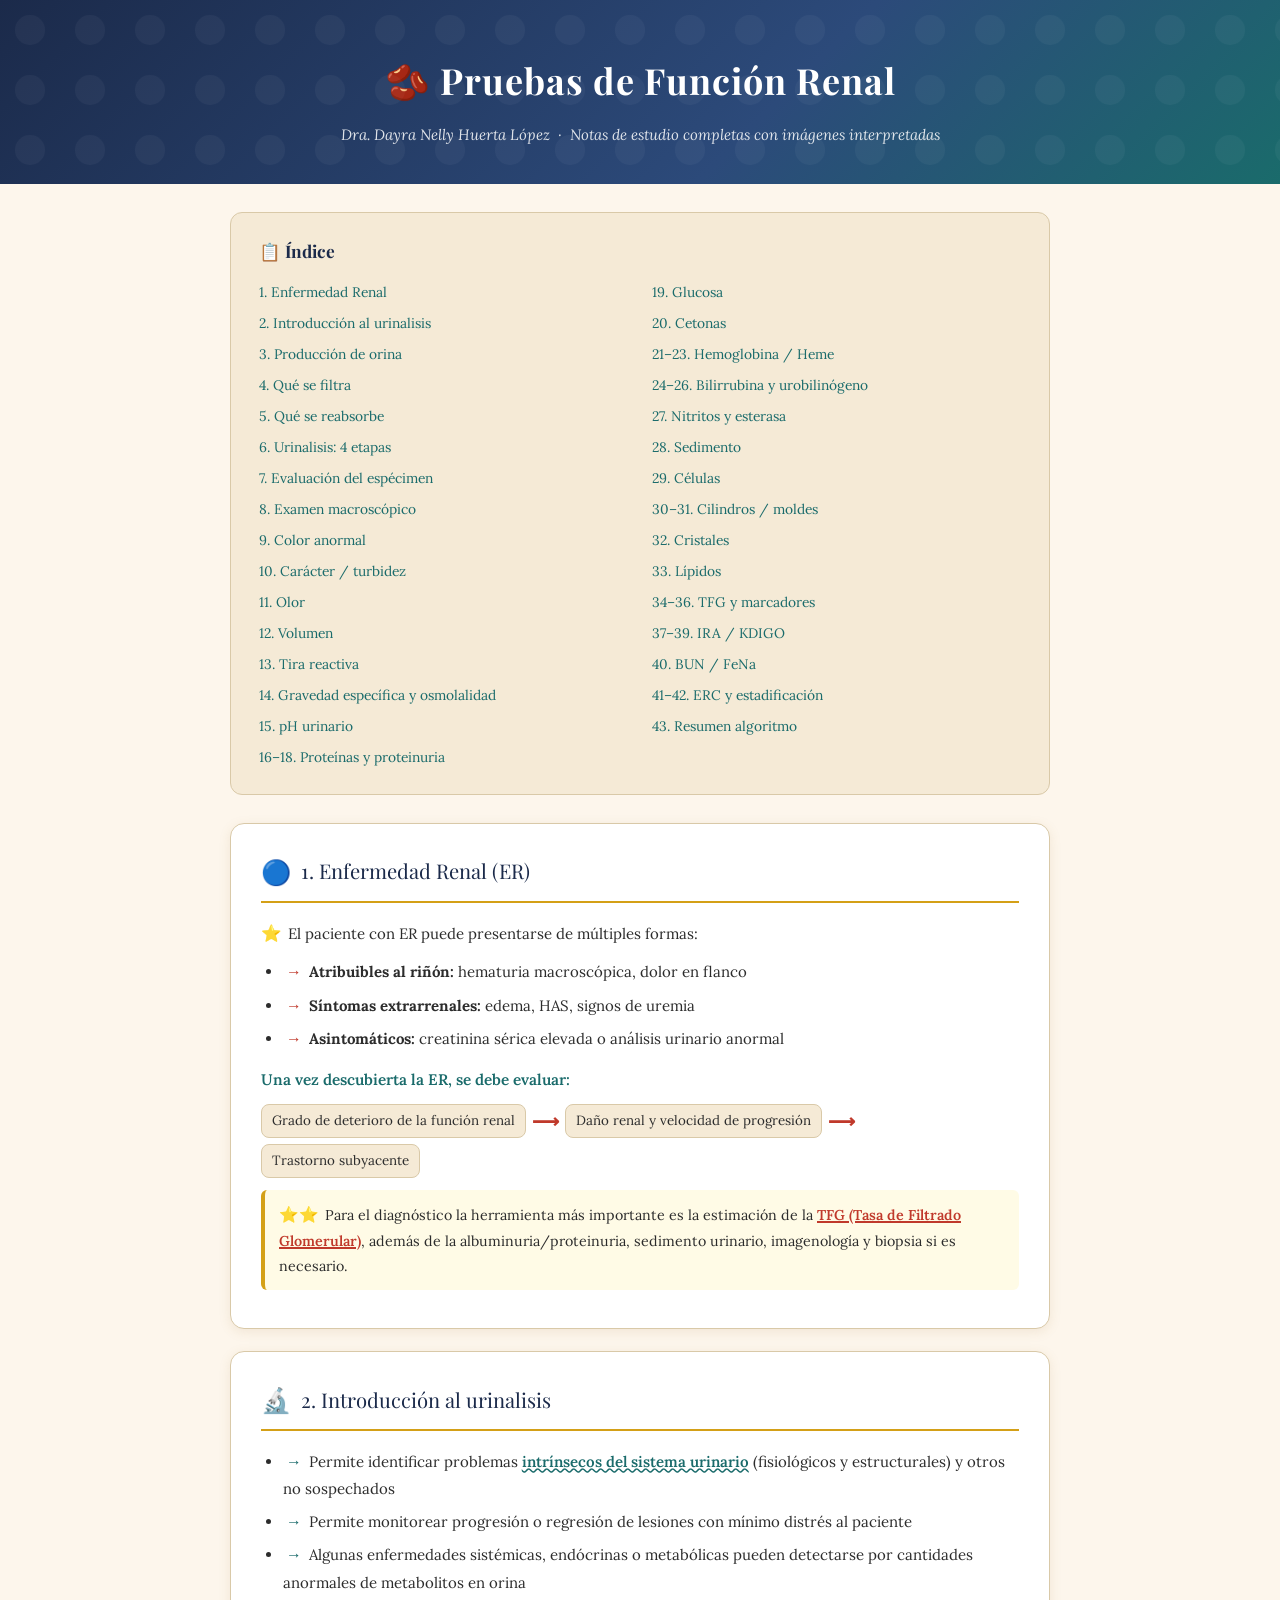
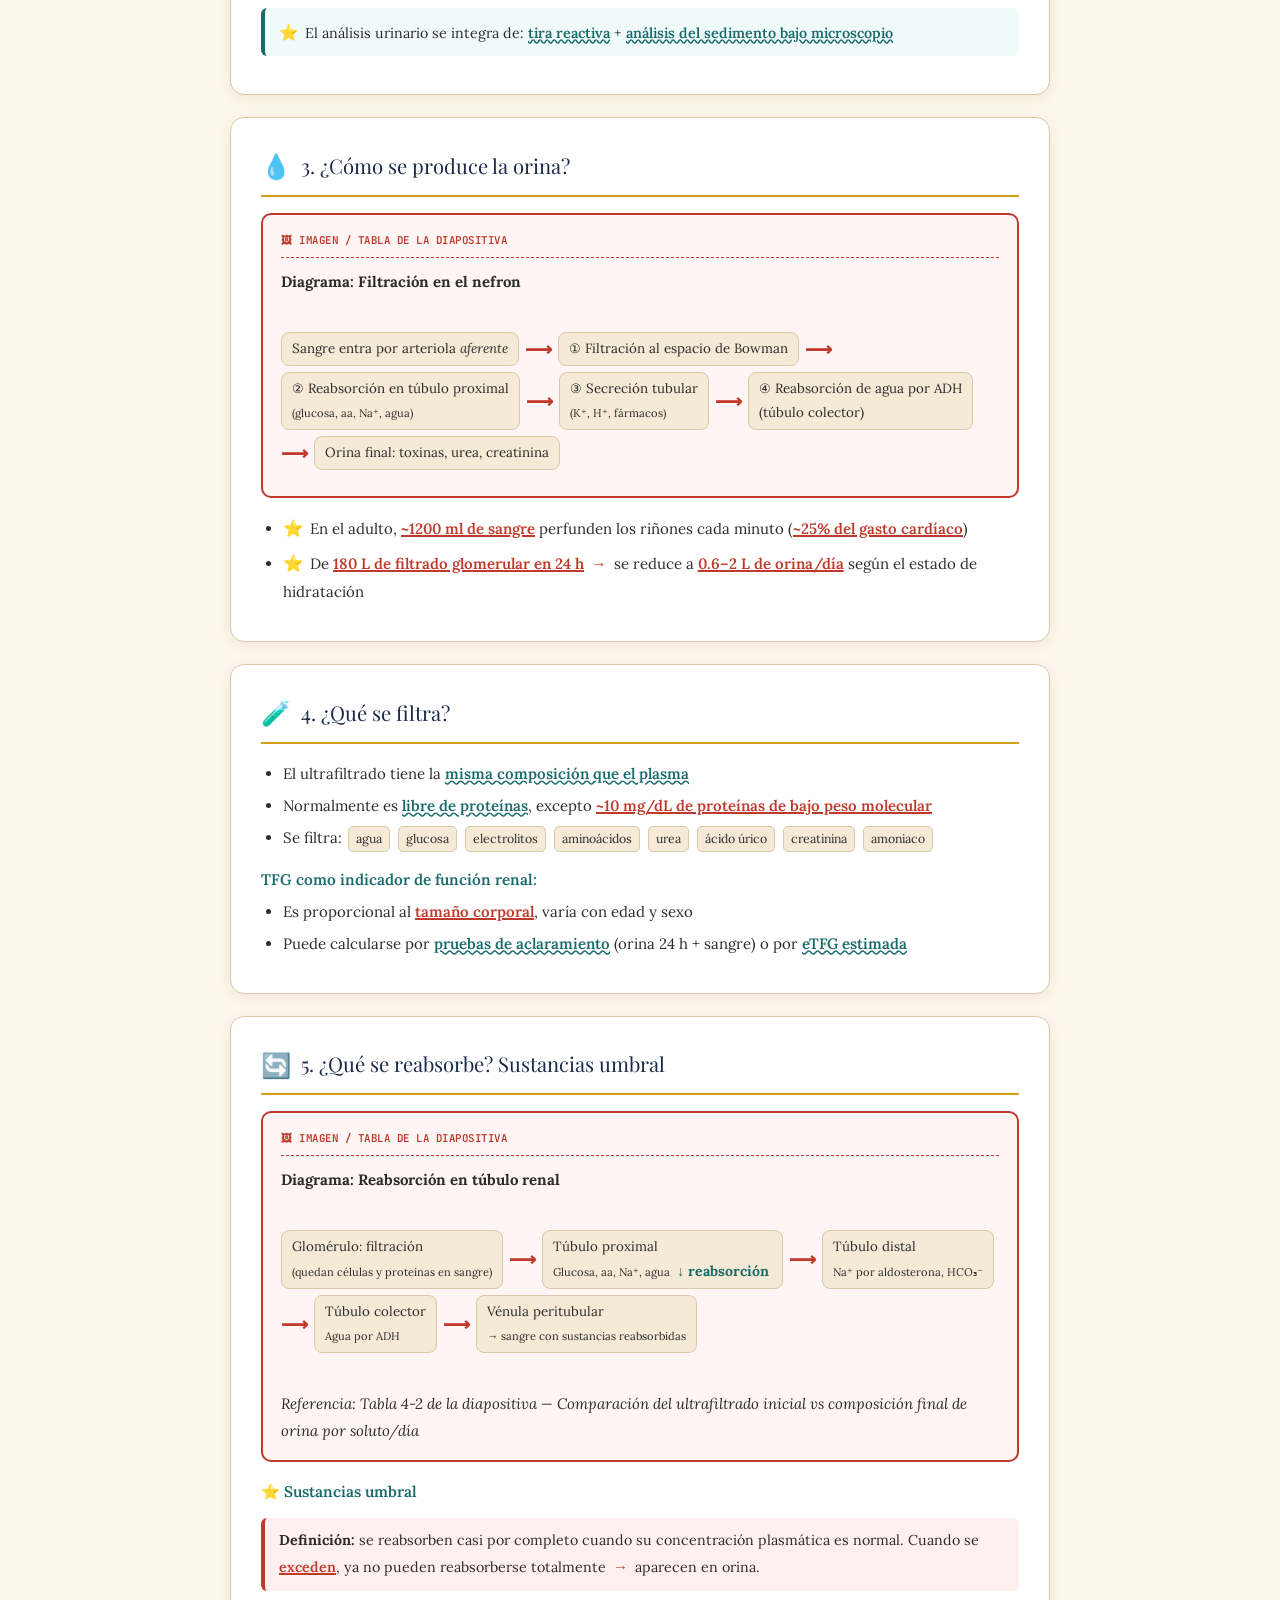
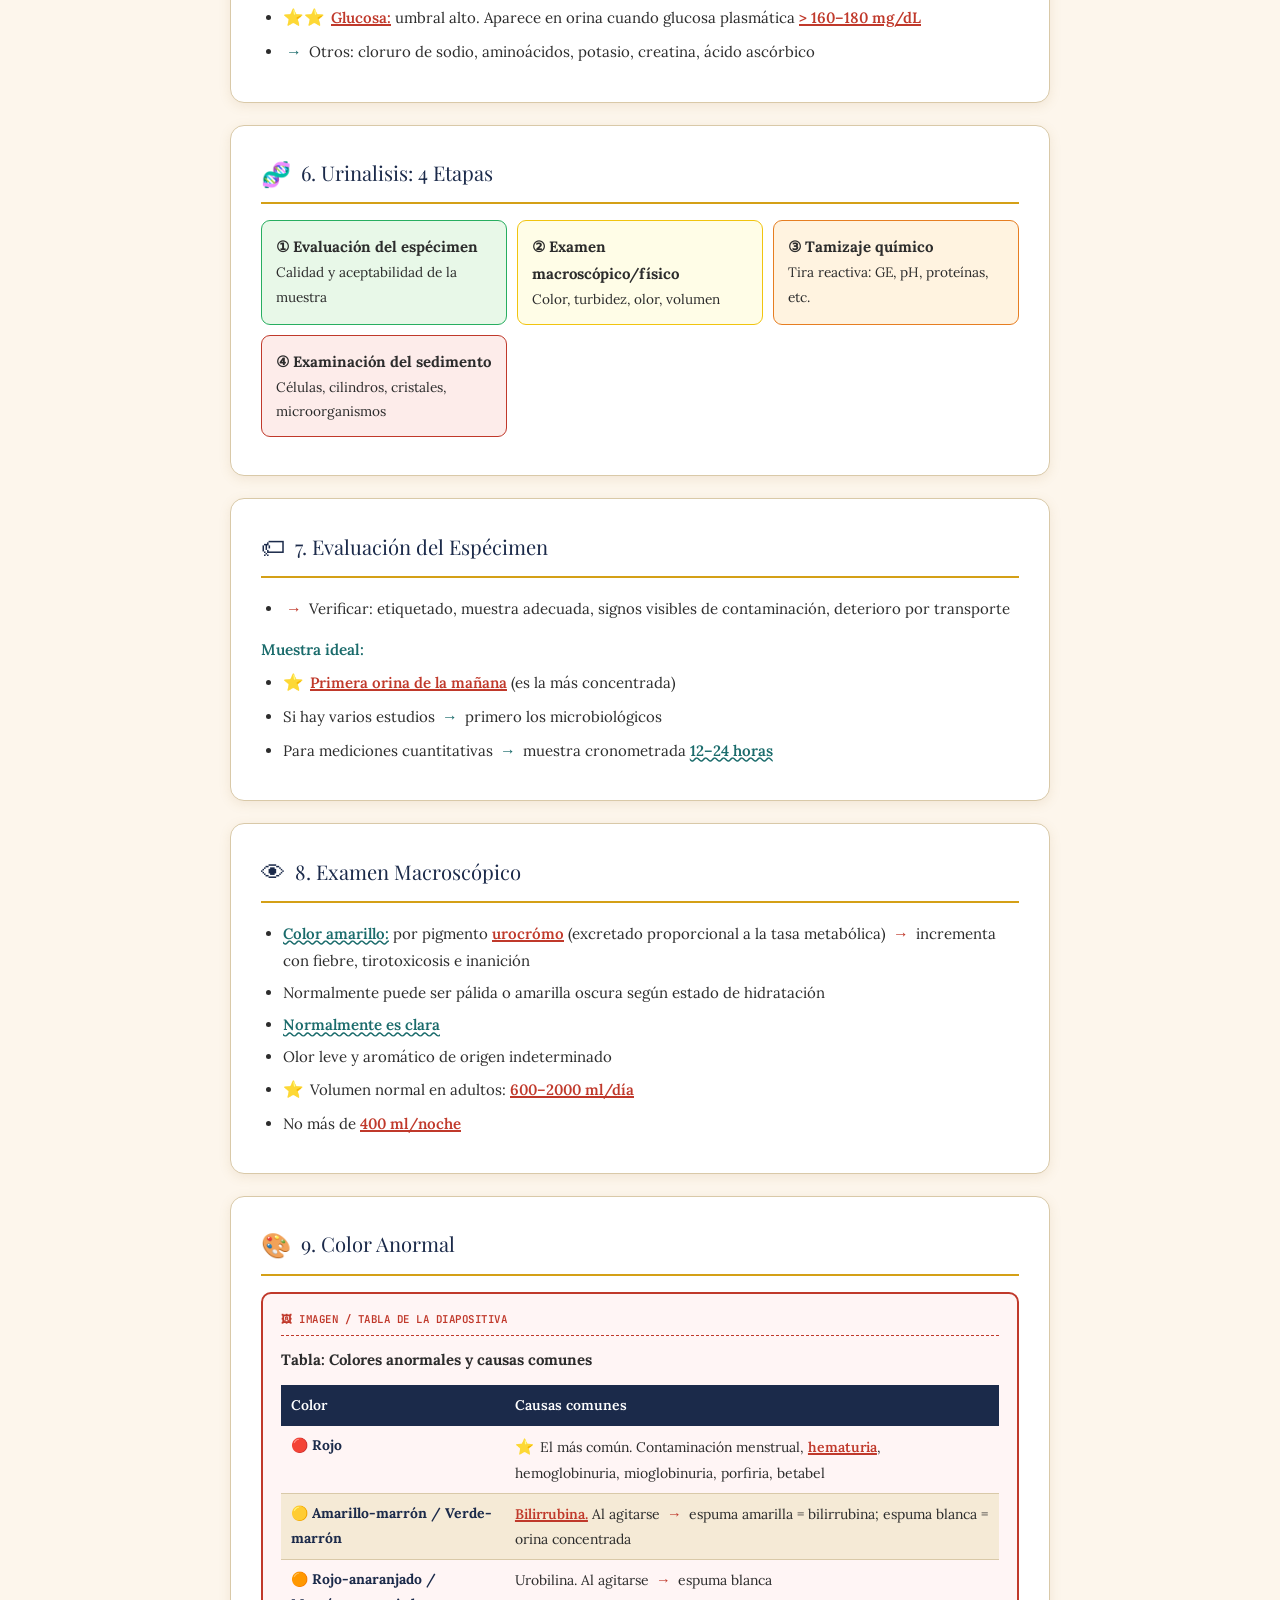
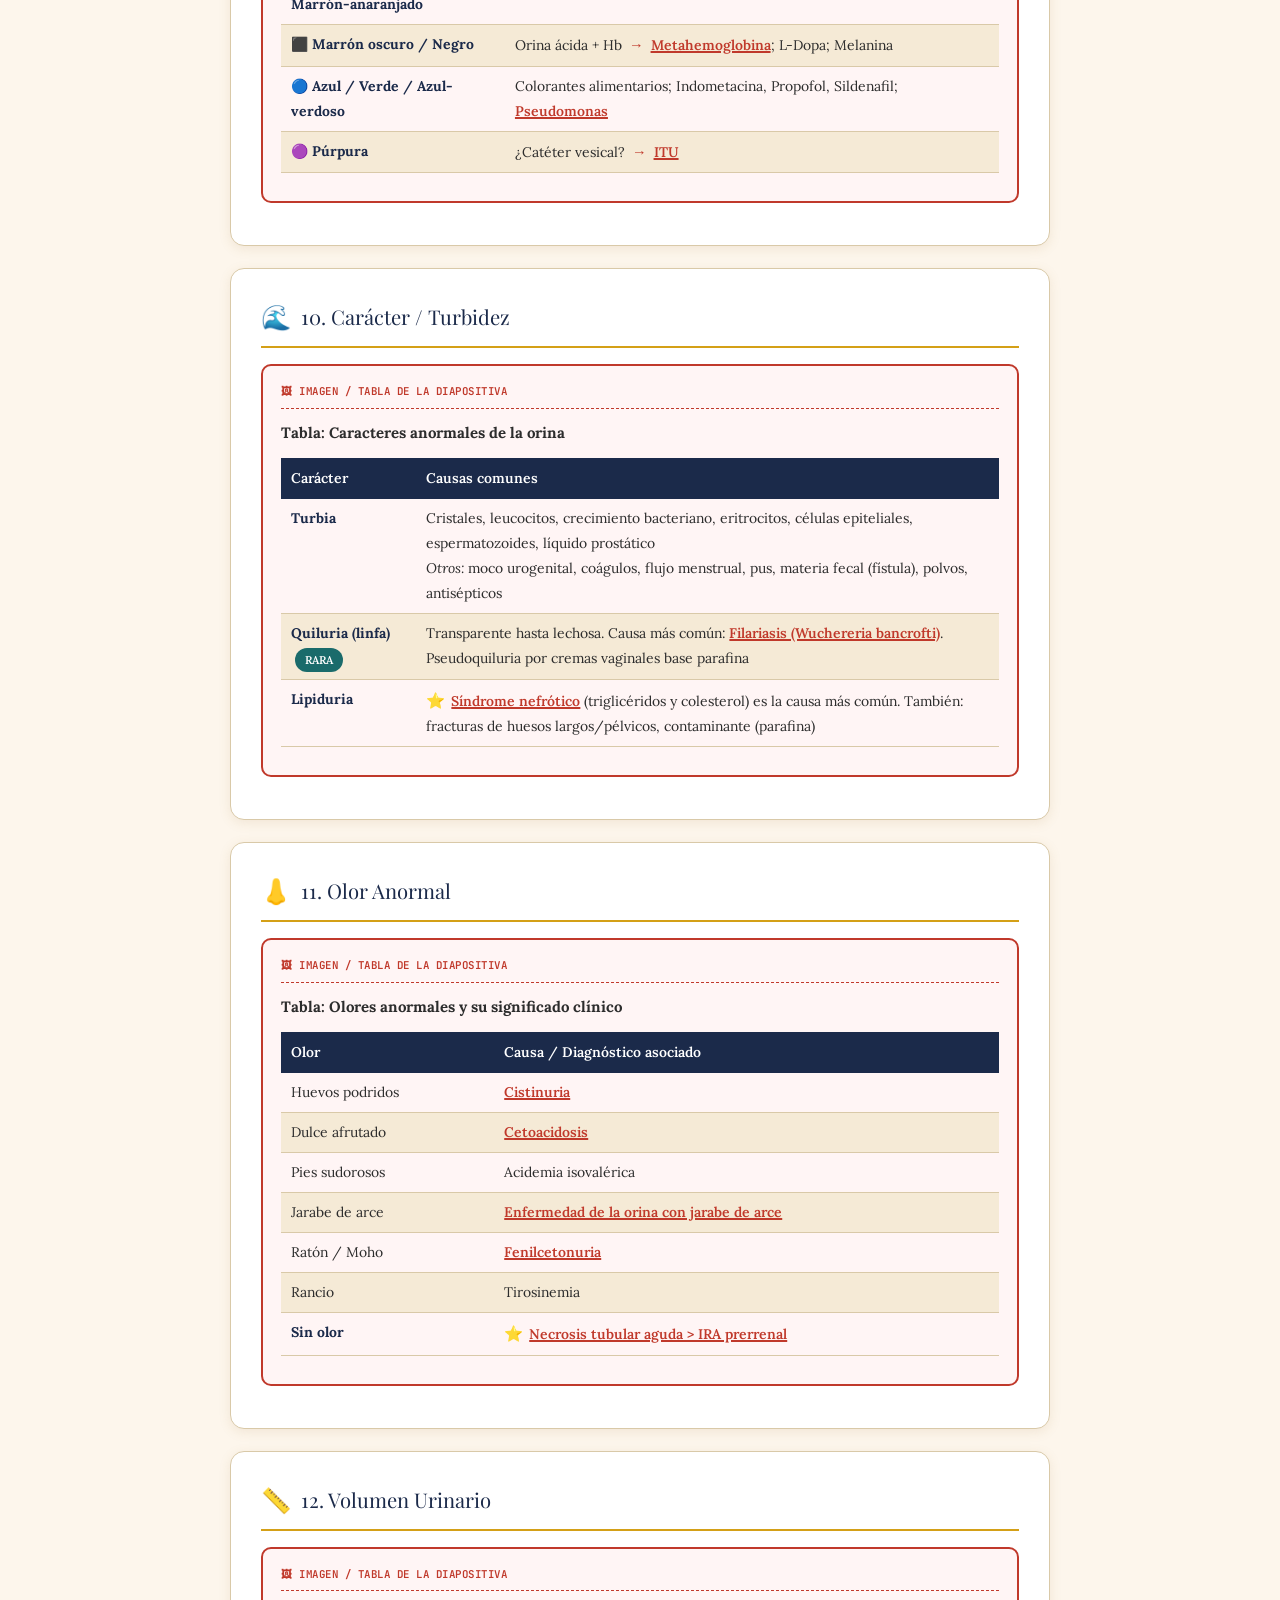
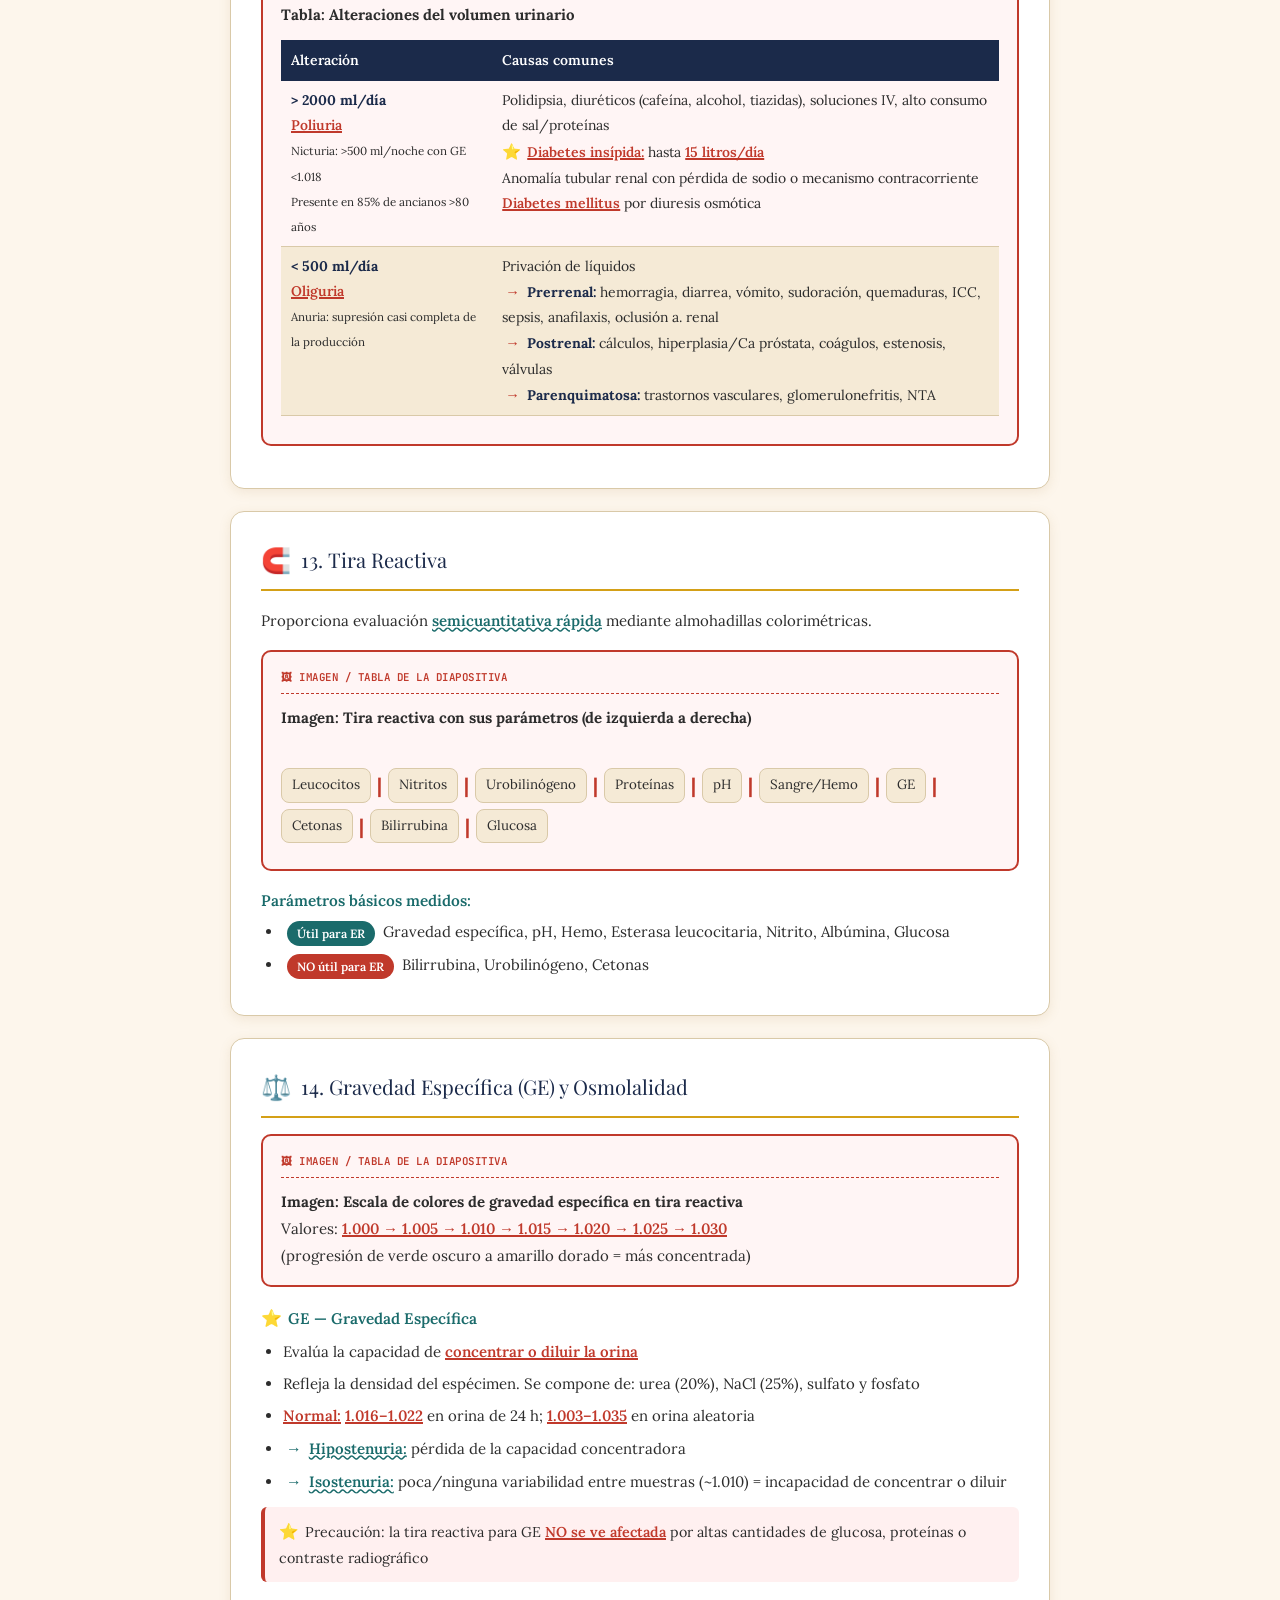
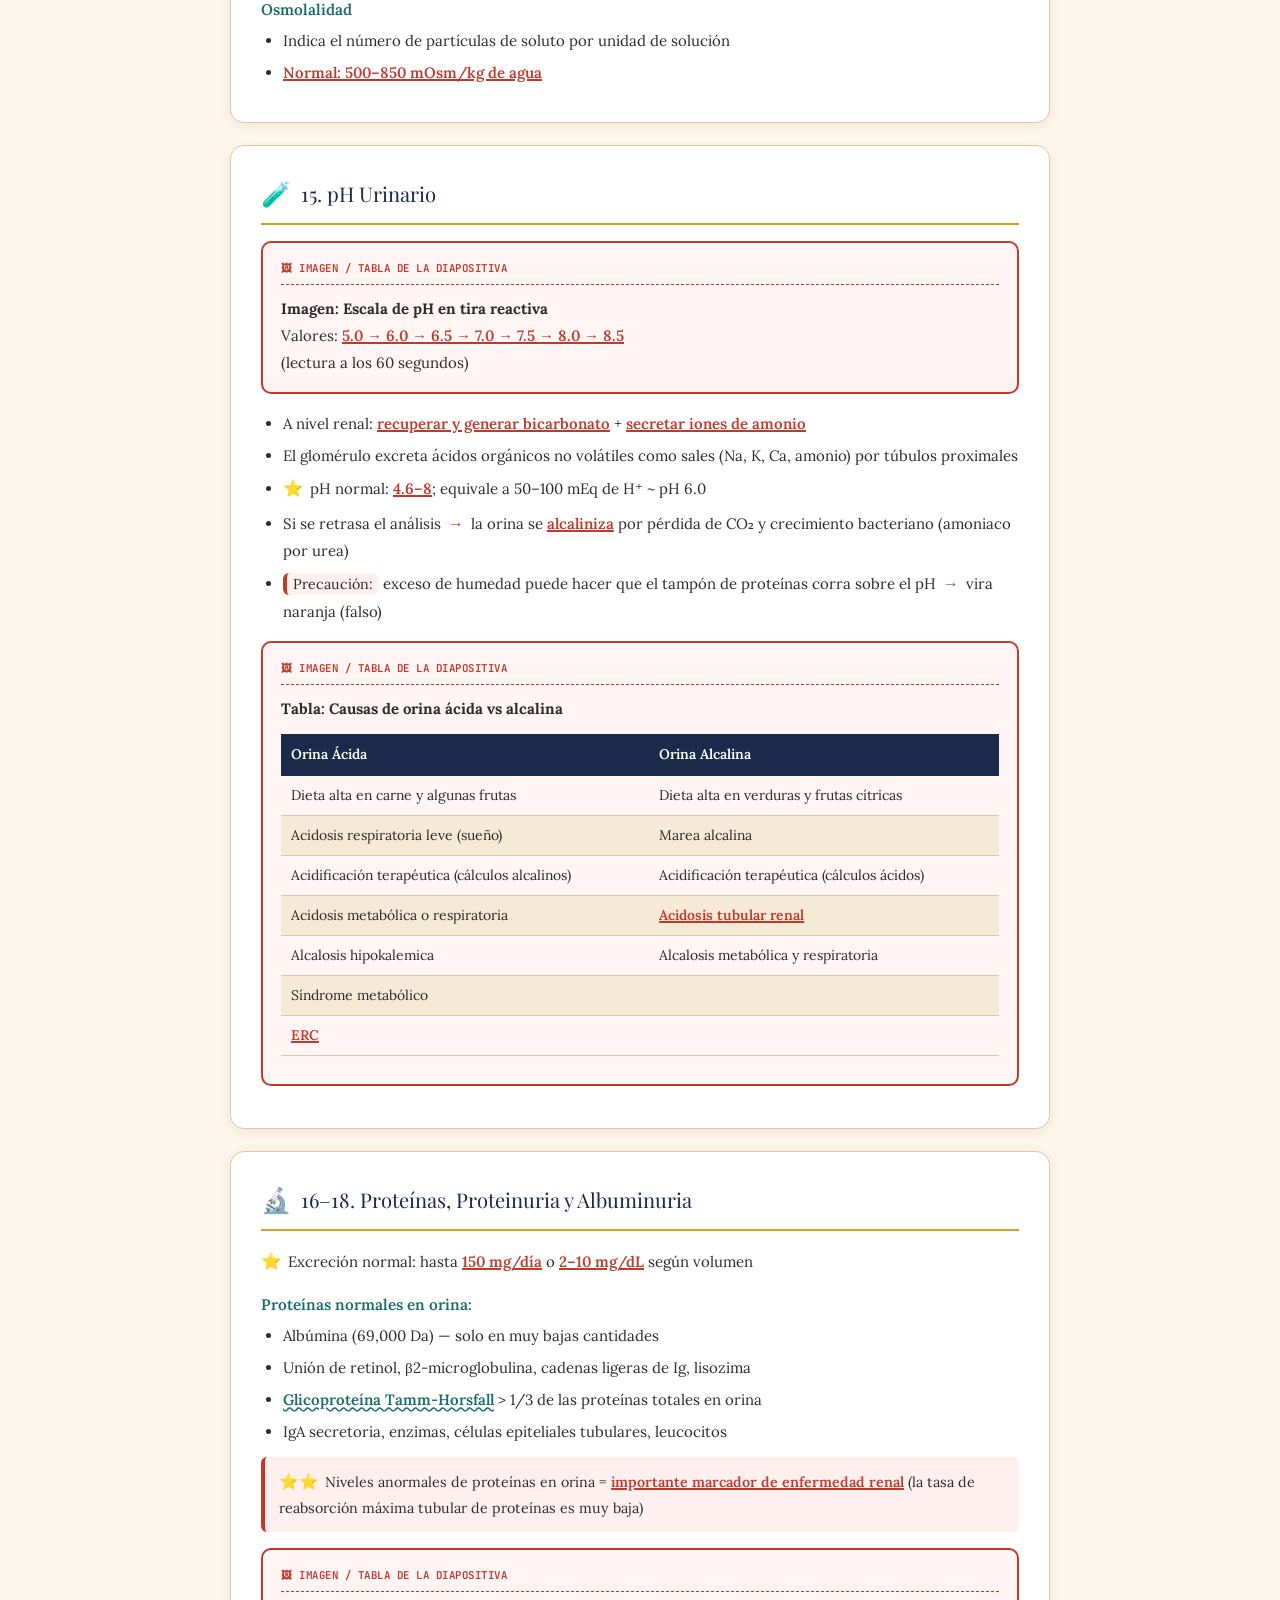
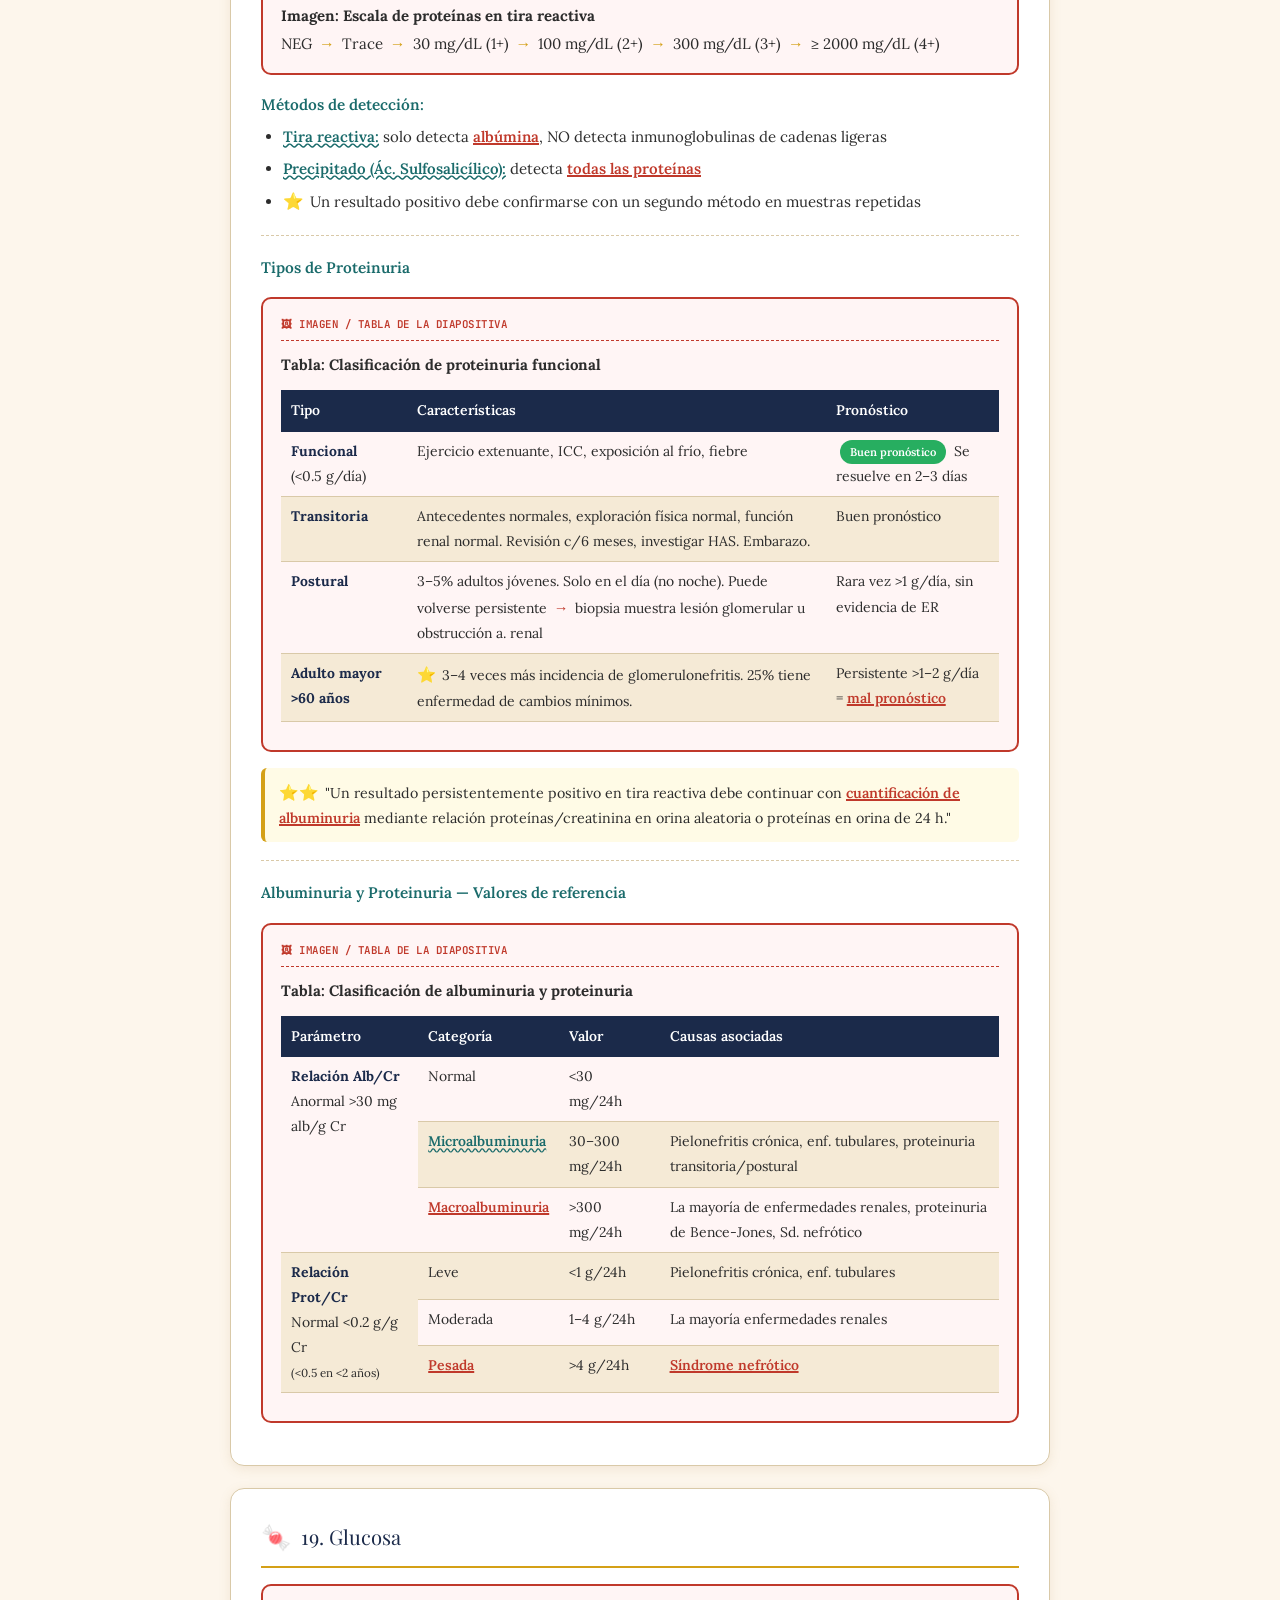
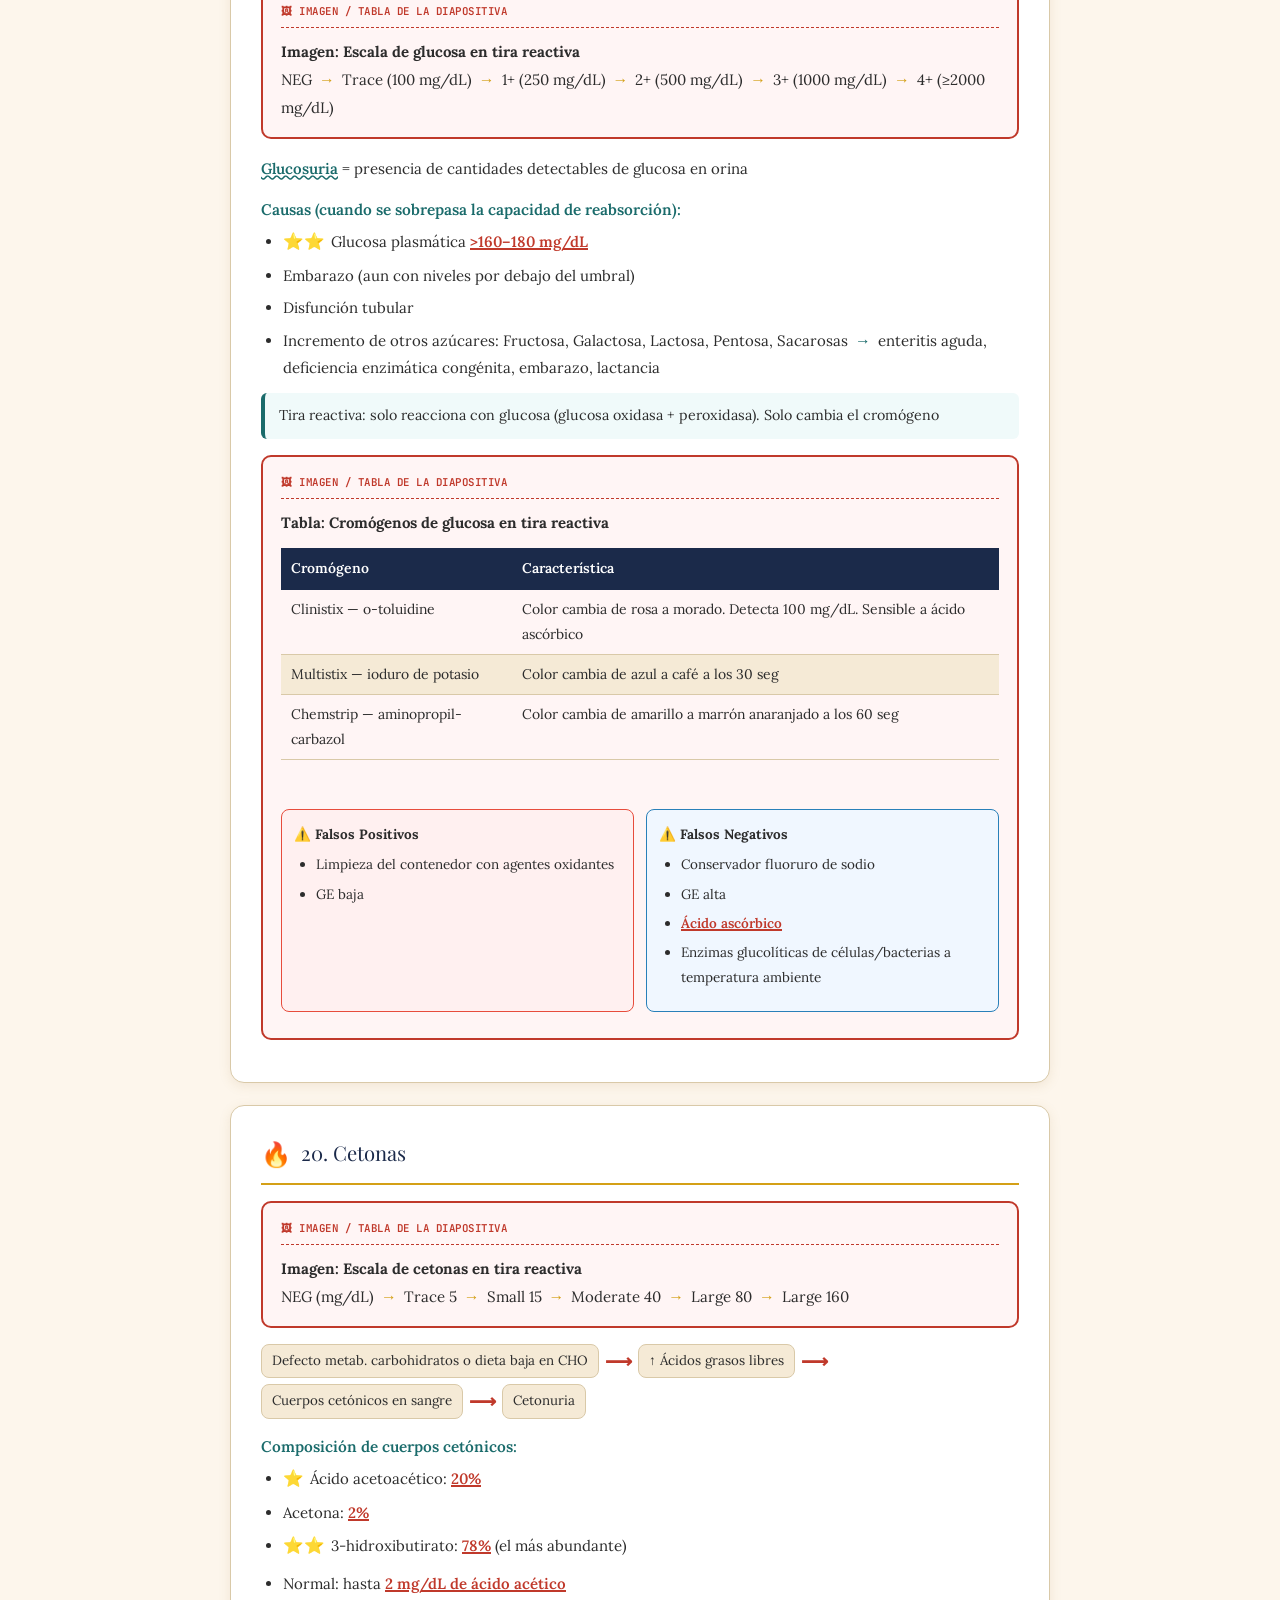
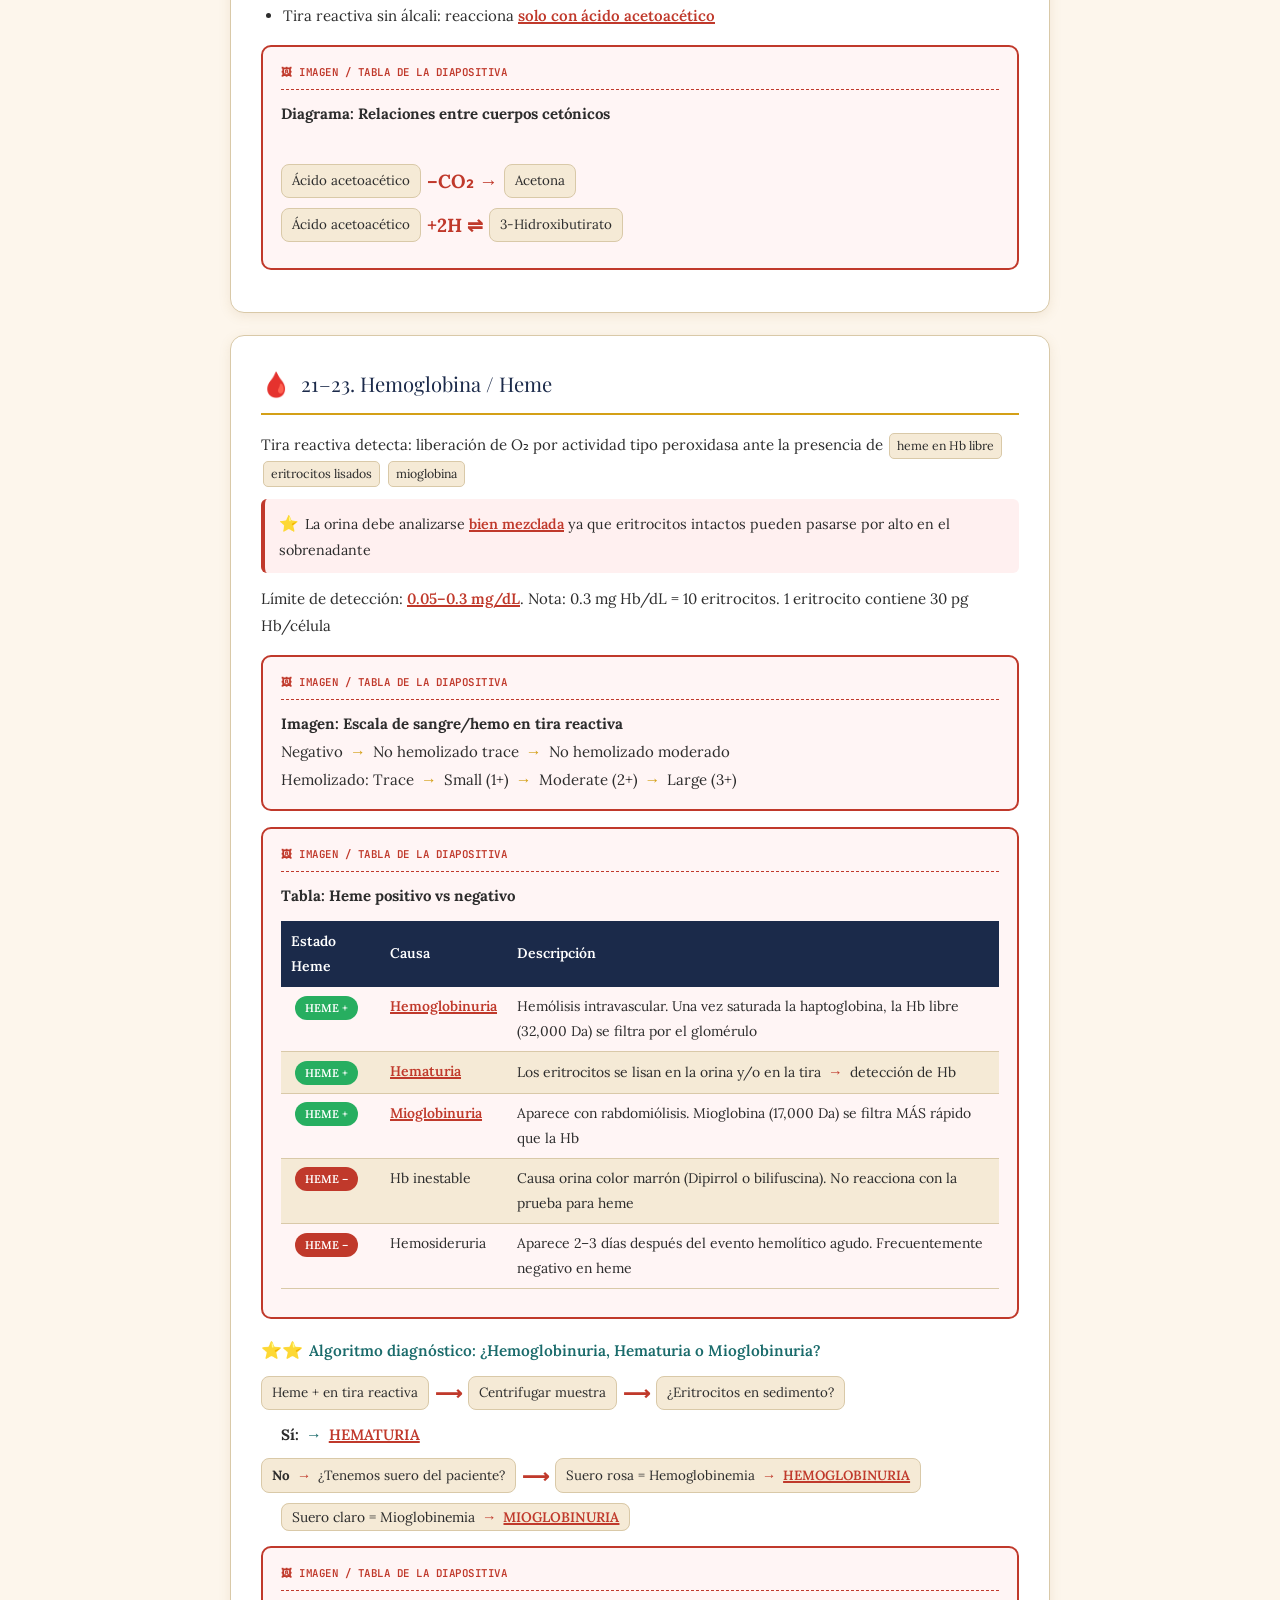
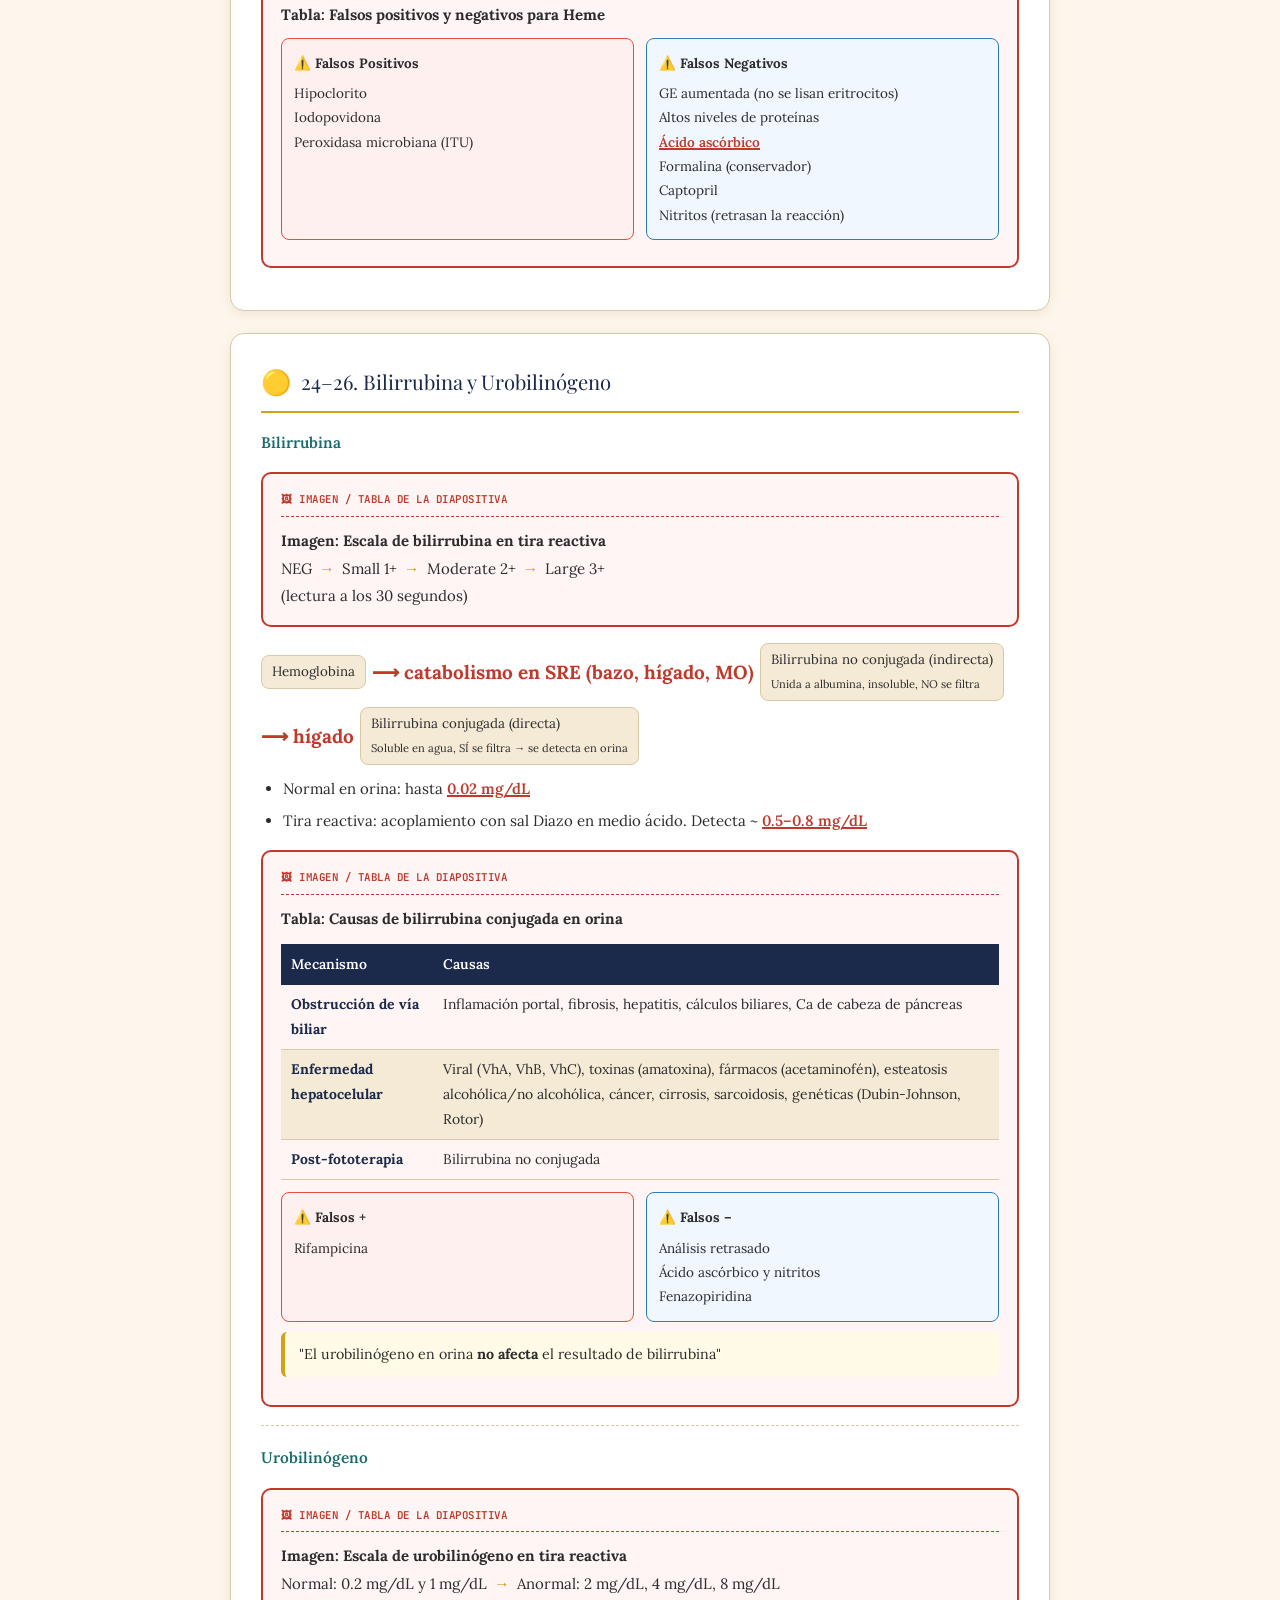
==== commit e797e518: "Changes" ====
--- a/public/topics/renal.html
+++ b/public/topics/renal.html
@@ -1,5 +1,3 @@
-html
-
 <!DOCTYPE html>
 <html lang="es">
 <head>
